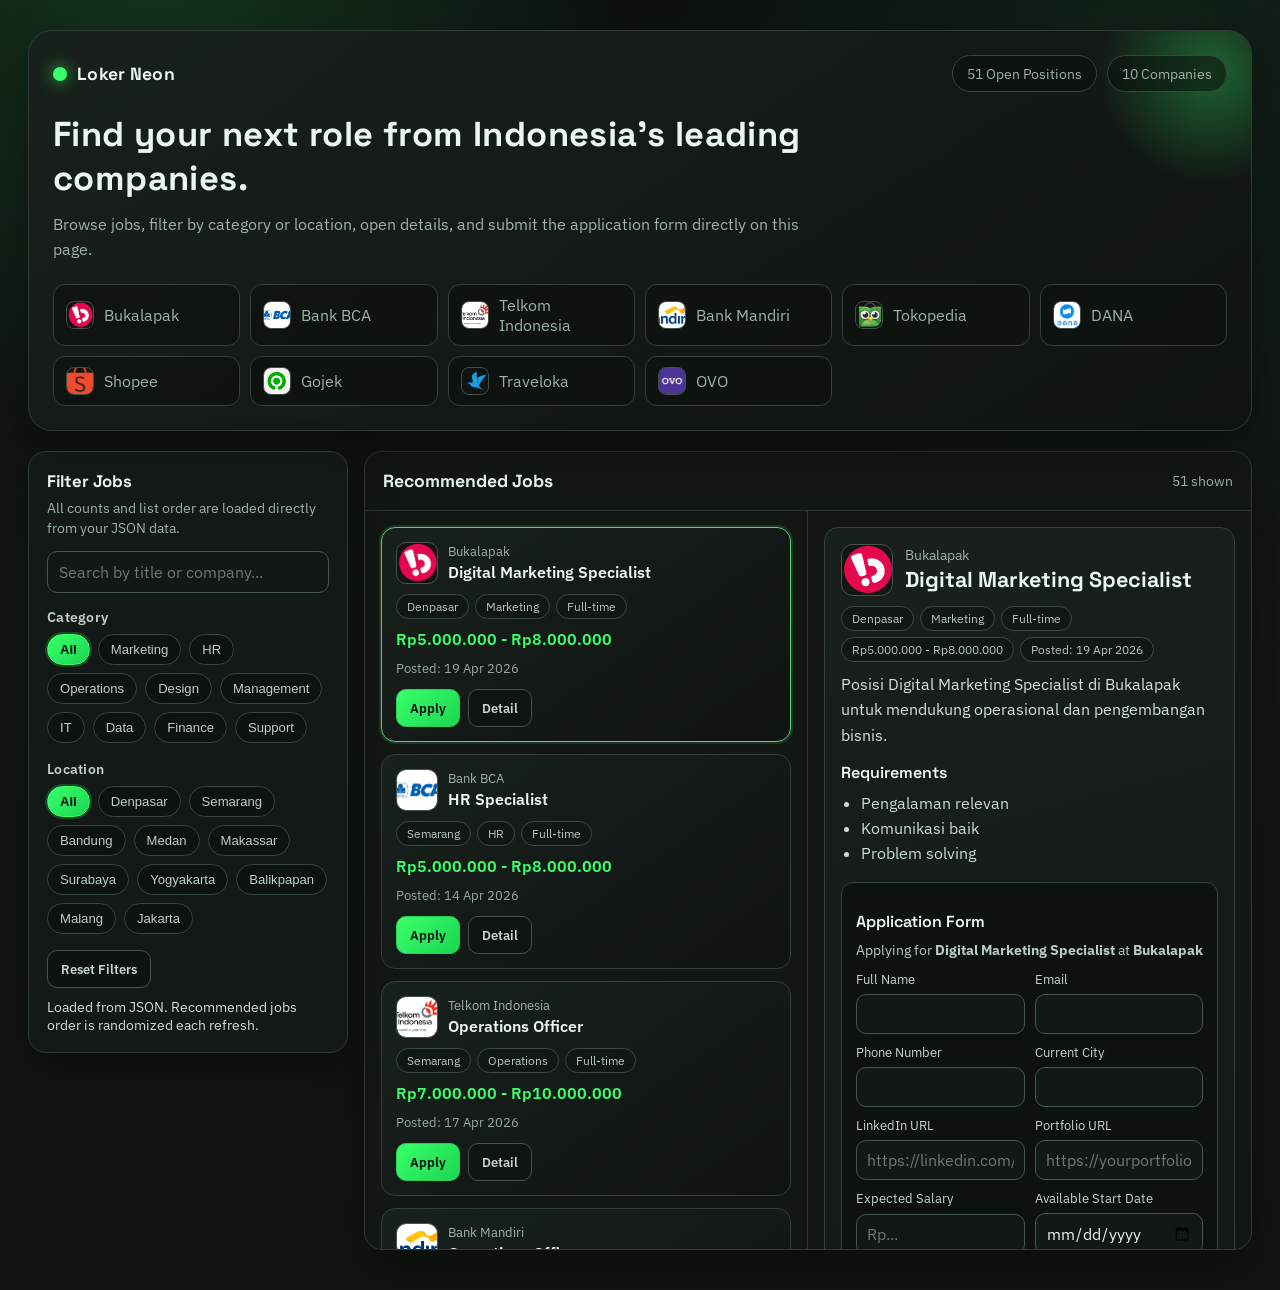
==== index.html @ b102407b "init" ====
<!DOCTYPE html>
<html lang="en">
<head>
  <meta charset="UTF-8">
  <meta name="viewport" content="width=device-width, initial-scale=1.0">
  <title>Loker Neon - Job Portal</title>
  <style>
    @import url('https://fonts.googleapis.com/css2?family=Space+Grotesk:wght@400;500;600;700&family=IBM+Plex+Sans:wght@400;500;600&display=swap');

    :root {
      --bg-main: #0f1311;
      --bg-soft: #171e1a;
      --panel: #1c2520;
      --line: #2e3a33;
      --text: #e9f5ed;
      --muted: #9fb2a7;
      --brand: #39ff6a;
      --brand-dark: #1bd652;
      --danger: #ff6f6f;
      --radius: 16px;
      --shadow: 0 18px 45px rgba(0, 0, 0, 0.35);
    }

    * {
      box-sizing: border-box;
    }

    html,
    body {
      margin: 0;
      padding: 0;
    }

    body {
      font-family: 'IBM Plex Sans', sans-serif;
      color: var(--text);
      background:
        radial-gradient(circle at 12% -5%, rgba(57, 255, 106, 0.16), transparent 28%),
        radial-gradient(circle at 90% 0%, rgba(57, 255, 106, 0.07), transparent 32%),
        linear-gradient(180deg, #0d100f 0%, #121713 45%, #111510 100%);
      min-height: 100vh;
    }

    .portal-shell {
      max-width: 1460px;
      margin: 0 auto;
      padding: 30px 28px 40px;
      animation: shell-in 0.6s ease;
    }

    .hero {
      border: 1px solid var(--line);
      border-radius: 24px;
      padding: 24px;
      background: linear-gradient(145deg, rgba(25, 32, 28, 0.97), rgba(15, 20, 17, 0.98));
      box-shadow: var(--shadow);
      position: relative;
      overflow: hidden;
    }

    .hero::before {
      content: '';
      position: absolute;
      right: -70px;
      top: -70px;
      width: 220px;
      height: 220px;
      border-radius: 50%;
      background: radial-gradient(circle, rgba(57, 255, 106, 0.32) 0%, rgba(57, 255, 106, 0) 72%);
      pointer-events: none;
    }

    .hero__top {
      display: flex;
      align-items: center;
      justify-content: space-between;
      gap: 16px;
      flex-wrap: wrap;
      margin-bottom: 20px;
      position: relative;
      z-index: 1;
    }

    .logo-mark {
      display: inline-flex;
      align-items: center;
      gap: 10px;
      font-family: 'Space Grotesk', sans-serif;
      font-weight: 700;
      font-size: 1.1rem;
      letter-spacing: 0.3px;
      color: var(--text);
      text-decoration: none;
    }

    .logo-mark__dot {
      width: 14px;
      height: 14px;
      border-radius: 999px;
      background: var(--brand);
      box-shadow: 0 0 16px rgba(57, 255, 106, 0.8);
    }

    .hero__stats {
      display: flex;
      gap: 10px;
      flex-wrap: wrap;
    }

    .stat-pill {
      border: 1px solid #37453d;
      border-radius: 999px;
      padding: 8px 14px;
      color: var(--muted);
      font-size: 0.9rem;
      background: rgba(12, 16, 14, 0.58);
    }

    .hero__content {
      position: relative;
      z-index: 1;
    }

    .hero__content h1 {
      margin: 0;
      font-family: 'Space Grotesk', sans-serif;
      font-size: clamp(1.4rem, 2.7vw, 2.3rem);
      letter-spacing: 0.4px;
      max-width: 760px;
    }

    .hero__content p {
      margin: 12px 0 0;
      color: var(--muted);
      max-width: 760px;
      line-height: 1.55;
    }

    .brand-strip {
      margin: 22px 0 0;
      padding: 0;
      list-style: none;
      display: grid;
      gap: 10px;
      grid-template-columns: repeat(auto-fit, minmax(170px, 1fr));
      position: relative;
      z-index: 1;
    }

    .brand-strip__item {
      border: 1px solid #33413a;
      border-radius: 12px;
      padding: 10px 12px;
      display: flex;
      align-items: center;
      gap: 10px;
      color: var(--muted);
      background: rgba(14, 19, 16, 0.82);
    }

    .brand-strip__logo {
      width: 28px;
      height: 28px;
      border-radius: 8px;
      object-fit: cover;
      border: 1px solid #405047;
      background: #0f1412;
      flex-shrink: 0;
    }

    .portal-main {
      margin-top: 20px;
      display: grid;
      gap: 16px;
      grid-template-columns: 320px 1fr;
      align-items: start;
    }

    .filters-box {
      border: 1px solid var(--line);
      border-radius: 18px;
      padding: 18px;
      position: sticky;
      top: 14px;
      background: rgba(20, 27, 23, 0.88);
      backdrop-filter: blur(6px);
      box-shadow: var(--shadow);
    }

    .filters-box h2 {
      margin: 0 0 6px;
      font-family: 'Space Grotesk', sans-serif;
      font-size: 1.05rem;
    }

    .filters-box p {
      margin: 0 0 12px;
      color: var(--muted);
      font-size: 0.9rem;
      line-height: 1.45;
    }

    .search-box {
      margin-bottom: 14px;
    }

    .search-box input {
      width: 100%;
      border: 1px solid #46574d;
      border-radius: 10px;
      padding: 10px 11px;
      background: #121813;
      color: #e8f4eb;
      font: inherit;
      outline: none;
      transition: border-color 0.2s ease, box-shadow 0.2s ease;
    }

    .search-box input:focus {
      border-color: var(--brand);
      box-shadow: 0 0 0 2px rgba(57, 255, 106, 0.18);
    }

    .filter-group {
      margin-bottom: 16px;
    }

    .filter-group h3 {
      margin: 0 0 8px;
      font-size: 0.9rem;
      font-weight: 600;
      color: #c2d0c7;
      letter-spacing: 0.25px;
    }

    .filter-chip-wrap {
      display: flex;
      flex-wrap: wrap;
      gap: 8px;
    }

    .filter-chip {
      border: 1px solid #36453d;
      border-radius: 999px;
      padding: 7px 12px;
      font-size: 0.82rem;
      color: #bfd0c5;
      cursor: pointer;
      user-select: none;
      transition: 0.2s ease;
      background: rgba(12, 16, 14, 0.66);
    }

    .filter-chip:hover {
      border-color: #7d9186;
      color: #dceae1;
    }

    .filter-chip.active {
      border-color: var(--brand);
      background: linear-gradient(135deg, var(--brand) 0%, var(--brand-dark) 100%);
      color: #081009;
      font-weight: 600;
      box-shadow: 0 0 0 2px rgba(57, 255, 106, 0.2);
    }

    .jobs-area {
      border: 1px solid var(--line);
      border-radius: 18px;
      background: rgba(18, 24, 21, 0.9);
      box-shadow: var(--shadow);
      overflow: hidden;
    }

    .jobs-area__head {
      padding: 18px;
      border-bottom: 1px solid #2c3731;
      display: flex;
      justify-content: space-between;
      align-items: center;
      gap: 10px;
      flex-wrap: wrap;
    }

    .jobs-area__head h2 {
      margin: 0;
      font-family: 'Space Grotesk', sans-serif;
      font-size: 1.1rem;
    }

    .jobs-area__head span {
      color: var(--muted);
      font-size: 0.9rem;
    }

    .jobs-content {
      display: grid;
      grid-template-columns: minmax(380px, 1fr) minmax(420px, 1fr);
      gap: 0;
      min-height: 640px;
    }

    .jobs-list {
      border-right: 1px solid #2d3732;
      padding: 16px;
      display: grid;
      gap: 12px;
      align-content: start;
      max-height: 82vh;
      overflow: auto;
    }

    .job-card {
      display: flex;
      flex-direction: column;
      gap: 10px;
      border: 1px solid #314038;
      border-radius: 14px;
      padding: 14px;
      background: linear-gradient(145deg, rgba(26, 34, 30, 0.9), rgba(15, 20, 18, 0.95));
      animation: rise-in 0.35s ease both;
    }

    .job-card.active {
      border-color: #59cf7d;
      box-shadow: 0 0 0 2px rgba(57, 255, 106, 0.14);
    }

    .job-card__top {
      display: flex;
      align-items: center;
      gap: 10px;
    }

    .job-card__logo {
      width: 42px;
      height: 42px;
      border-radius: 10px;
      object-fit: cover;
      border: 1px solid #44564c;
      background: #101512;
      flex-shrink: 0;
    }

    .job-card__company {
      margin: 0;
      color: #9eb3a7;
      font-size: 0.82rem;
    }

    .job-card__title {
      margin: 2px 0 0;
      font-size: 1rem;
      font-weight: 600;
      color: #ecf5ef;
    }

    .job-card__meta {
      display: flex;
      flex-wrap: wrap;
      gap: 6px;
    }

    .job-card__meta span,
    .job-detail__meta span {
      border: 1px solid #3b4941;
      border-radius: 999px;
      padding: 4px 10px;
      font-size: 0.76rem;
      color: #b6c7bc;
      background: rgba(17, 23, 20, 0.85);
    }

    .job-card__salary {
      margin: 0;
      color: var(--brand);
      font-weight: 600;
    }

    .job-card__date {
      margin: 0;
      color: #98ab9f;
      font-size: 0.84rem;
    }

    .job-card__actions {
      display: flex;
      gap: 8px;
      margin-top: 2px;
    }

    .btn {
      display: inline-flex;
      align-items: center;
      justify-content: center;
      border-radius: 10px;
      padding: 9px 13px;
      border: 1px solid transparent;
      text-decoration: none;
      font-size: 0.84rem;
      font-weight: 600;
      cursor: pointer;
      transition: 0.2s ease;
      font-family: inherit;
      background: transparent;
      color: inherit;
    }

    .btn-primary {
      background: linear-gradient(135deg, var(--brand) 0%, var(--brand-dark) 100%);
      color: #081009;
      border-color: #2dce58;
    }

    .btn-primary:hover {
      transform: translateY(-1px);
      filter: brightness(1.02);
    }

    .btn-ghost {
      border-color: #45554c;
      color: #c8d6cd;
      background: rgba(13, 18, 15, 0.68);
    }

    .btn-ghost:hover {
      border-color: #819286;
      color: #e4ede8;
    }

    .detail-panel {
      padding: 16px;
      max-height: 82vh;
      overflow: auto;
      position: relative;
    }

    .detail-placeholder {
      border: 1px dashed #3c4a42;
      border-radius: 14px;
      padding: 26px;
      color: #a5b7ac;
      background: rgba(12, 17, 14, 0.76);
      text-align: center;
      line-height: 1.6;
      font-size: 0.95rem;
    }

    .job-detail {
      border: 1px solid #34423a;
      border-radius: 14px;
      padding: 16px;
      background: linear-gradient(165deg, rgba(26, 34, 30, 0.92), rgba(16, 21, 18, 0.96));
      animation: lift-in 0.3s ease;
    }

    .job-detail[hidden] {
      display: none;
    }

    .job-detail__header {
      display: flex;
      align-items: center;
      gap: 12px;
      margin-bottom: 10px;
    }

    .job-detail__logo {
      width: 52px;
      height: 52px;
      border-radius: 12px;
      object-fit: cover;
      border: 1px solid #44564c;
      background: #111712;
    }

    .job-detail__company {
      margin: 0;
      color: #9fb2a7;
      font-size: 0.88rem;
    }

    .job-detail__title {
      margin: 2px 0 0;
      font-family: 'Space Grotesk', sans-serif;
      font-size: 1.35rem;
    }

    .job-detail__meta {
      display: flex;
      flex-wrap: wrap;
      gap: 6px;
      margin-bottom: 10px;
    }

    .job-detail__description {
      margin: 0 0 14px;
      color: #d4e2da;
      line-height: 1.6;
    }

    .section-title {
      margin: 14px 0 8px;
      font-size: 1rem;
      font-weight: 600;
      color: #eff8f2;
      font-family: 'Space Grotesk', sans-serif;
    }

    .req-list {
      margin: 0 0 16px;
      padding-left: 20px;
      color: #cbddd2;
      line-height: 1.55;
    }

    .apply-form {
      border: 1px solid #36443d;
      border-radius: 12px;
      padding: 14px;
      background: rgba(13, 17, 15, 0.85);
    }

    .apply-form__for {
      margin: 0 0 12px;
      color: #b9cabf;
      font-size: 0.9rem;
    }

    .form-grid {
      display: grid;
      grid-template-columns: repeat(2, minmax(0, 1fr));
      gap: 10px;
    }

    .field {
      display: grid;
      gap: 6px;
    }

    .field span {
      font-size: 0.82rem;
      color: #c7d5cc;
    }

    .field input,
    .field textarea {
      width: 100%;
      border: 1px solid #46574d;
      border-radius: 10px;
      padding: 9px 10px;
      background: #121813;
      color: #e8f4eb;
      font: inherit;
      outline: none;
      transition: border-color 0.2s ease, box-shadow 0.2s ease;
    }

    .field input:focus,
    .field textarea:focus {
      border-color: var(--brand);
      box-shadow: 0 0 0 2px rgba(57, 255, 106, 0.18);
    }

    .field-full {
      grid-column: 1 / -1;
    }

    .checkbox-row {
      display: flex;
      align-items: flex-start;
      gap: 8px;
      padding-top: 4px;
    }

    .checkbox-row input {
      width: 17px;
      height: 17px;
      margin-top: 2px;
      accent-color: var(--brand);
      flex-shrink: 0;
    }

    .checkbox-row span {
      line-height: 1.45;
    }

    .apply-form__actions {
      margin-top: 12px;
      display: flex;
      gap: 9px;
      flex-wrap: wrap;
    }

    .btn-block {
      min-width: 210px;
    }

    .status {
      margin-top: 10px;
      font-size: 0.85rem;
      color: #d0dfd6;
      min-height: 20px;
    }

    .status.error {
      color: #ff9d9d;
    }

    .empty-list {
      border: 1px dashed #3a4740;
      border-radius: 12px;
      padding: 18px;
      color: #a5b7ac;
      text-align: center;
      background: rgba(12, 17, 14, 0.7);
    }

    @keyframes shell-in {
      from {
        opacity: 0;
        transform: translateY(10px);
      }
      to {
        opacity: 1;
        transform: translateY(0);
      }
    }

    @keyframes rise-in {
      from {
        opacity: 0;
        transform: translateY(8px);
      }
      to {
        opacity: 1;
        transform: translateY(0);
      }
    }

    @keyframes lift-in {
      from {
        opacity: 0;
        transform: translateY(6px);
      }
      to {
        opacity: 1;
        transform: translateY(0);
      }
    }

    @media (max-width: 1200px) {
      .portal-main {
        grid-template-columns: 1fr;
      }

      .filters-box {
        position: static;
      }

      .jobs-content {
        grid-template-columns: 1fr;
      }

      .jobs-list {
        border-right: 0;
        border-bottom: 1px solid #2d3732;
        max-height: 58vh;
      }

      .detail-panel {
        max-height: none;
      }
    }

    @media (max-width: 740px) {
      .portal-shell {
        padding: 16px 12px 22px;
      }

      .hero {
        border-radius: 18px;
        padding: 16px;
      }

      .brand-strip {
        grid-template-columns: repeat(2, minmax(0, 1fr));
      }

      .form-grid {
        grid-template-columns: 1fr;
      }

      .btn {
        width: 100%;
      }

      .btn-block {
        width: 100%;
      }

      .job-card__actions {
        flex-direction: column;
      }
    }
  </style>
</head>
<body>
  <div class="portal-shell" id="top">
    <header class="hero">
      <div class="hero__top">
        <a href="#top" class="logo-mark"><span class="logo-mark__dot"></span>Loker Neon</a>
        <div class="hero__stats">
          <span class="stat-pill"><span id="openCount">0</span> Open Positions</span>
          <span class="stat-pill"><span id="companyCount">0</span> Companies</span>
        </div>
      </div>
      <div class="hero__content">
        <h1>Find your next role from Indonesia's leading companies.</h1>
        <p>Browse jobs, filter by category or location, open details, and submit the application form directly on this page.</p>
      </div>
      <ul class="brand-strip" id="brandStrip"></ul>
    </header>

    <main class="portal-main">
      <aside class="filters-box">
        <h2>Filter Jobs</h2>
        <p>All counts and list order are loaded directly from your JSON data.</p>

        <div class="search-box">
          <input id="searchInput" type="text" placeholder="Search by title or company...">
        </div>

        <div class="filter-group">
          <h3>Category</h3>
          <div class="filter-chip-wrap" id="categoryFilters"></div>
        </div>

        <div class="filter-group">
          <h3>Location</h3>
          <div class="filter-chip-wrap" id="locationFilters"></div>
        </div>

        <button class="btn btn-ghost" id="resetFilters" type="button">Reset Filters</button>
        <div class="status" id="statusText"></div>
      </aside>

      <section class="jobs-area">
        <div class="jobs-area__head">
          <h2>Recommended Jobs</h2>
          <span id="jobsMeta">0 shown</span>
        </div>

        <div class="jobs-content">
          <section class="jobs-list" aria-label="Job List" id="jobsList"></section>

          <section class="detail-panel" aria-label="Job Detail and Form">
            <div class="detail-placeholder" id="detailPlaceholder">Select any job from the left side.<br>Details and application form will appear here.</div>

            <article class="job-detail" id="jobDetail" hidden>
              <div class="job-detail__header">
                <img src="" alt="Company logo" class="job-detail__logo" id="detailLogo">
                <div>
                  <p class="job-detail__company" id="detailCompany"></p>
                  <h2 class="job-detail__title" id="detailTitle"></h2>
                </div>
              </div>

              <div class="job-detail__meta" id="detailMeta"></div>
              <p class="job-detail__description" id="detailDescription"></p>

              <h3 class="section-title">Requirements</h3>
              <ul class="req-list" id="detailRequirements"></ul>

              <form class="apply-form" id="applyForm" action="#" method="post" enctype="multipart/form-data">
                <h3 class="section-title">Application Form</h3>
                <p class="apply-form__for" id="applyForText"></p>

                <input type="hidden" name="job_id" id="applyJobId">
                <input type="hidden" name="job_title" id="applyJobTitle">
                <input type="hidden" name="job_company" id="applyJobCompany">

                <div class="form-grid">
                  <label class="field">
                    <span>Full Name</span>
                    <input type="text" name="full_name" required>
                  </label>
                  <label class="field">
                    <span>Email</span>
                    <input type="email" name="email" required>
                  </label>
                  <label class="field">
                    <span>Phone Number</span>
                    <input type="tel" name="phone" required>
                  </label>
                  <label class="field">
                    <span>Current City</span>
                    <input type="text" name="city" required>
                  </label>
                  <label class="field">
                    <span>LinkedIn URL</span>
                    <input type="url" name="linkedin" placeholder="https://linkedin.com/in/yourname">
                  </label>
                  <label class="field">
                    <span>Portfolio URL</span>
                    <input type="url" name="portfolio" placeholder="https://yourportfolio.com">
                  </label>
                  <label class="field">
                    <span>Expected Salary</span>
                    <input type="text" name="expected_salary" placeholder="Rp...">
                  </label>
                  <label class="field">
                    <span>Available Start Date</span>
                    <input type="date" name="start_date">
                  </label>
                  <label class="field field-full">
                    <span>Resume (PDF)</span>
                    <input type="file" name="resume" accept=".pdf" required>
                  </label>
                  <label class="field field-full">
                    <span>CV (PDF)</span>
                    <input type="file" name="cv" accept=".pdf" required>
                  </label>
                  <label class="field field-full">
                    <span>Cover Letter</span>
                    <textarea name="cover_letter" rows="4" placeholder="Write your cover letter here..."></textarea>
                  </label>
                  <label class="field field-full checkbox-row">
                    <input type="checkbox" name="consent" required>
                    <span>I confirm that all information is valid and can be reviewed for recruitment purposes.</span>
                  </label>
                </div>

                <div class="apply-form__actions">
                  <button class="btn btn-primary btn-block" type="submit">Submit Application</button>
                  <button class="btn btn-ghost" type="button" id="backToTop">Back To Job List</button>
                </div>
              </form>
            </article>
          </section>
        </div>
      </section>
    </main>
  </div>

  <script>
    const DATA_PATH = 'job_portal_50_data.json';

    const state = {
      jobs: [],
      selectedId: null,
      category: 'All',
      location: 'All',
      query: ''
    };

    const el = {
      openCount: document.getElementById('openCount'),
      companyCount: document.getElementById('companyCount'),
      brandStrip: document.getElementById('brandStrip'),
      categoryFilters: document.getElementById('categoryFilters'),
      locationFilters: document.getElementById('locationFilters'),
      searchInput: document.getElementById('searchInput'),
      resetFilters: document.getElementById('resetFilters'),
      jobsMeta: document.getElementById('jobsMeta'),
      jobsList: document.getElementById('jobsList'),
      statusText: document.getElementById('statusText'),
      detailPlaceholder: document.getElementById('detailPlaceholder'),
      jobDetail: document.getElementById('jobDetail'),
      detailLogo: document.getElementById('detailLogo'),
      detailCompany: document.getElementById('detailCompany'),
      detailTitle: document.getElementById('detailTitle'),
      detailMeta: document.getElementById('detailMeta'),
      detailDescription: document.getElementById('detailDescription'),
      detailRequirements: document.getElementById('detailRequirements'),
      applyForText: document.getElementById('applyForText'),
      applyJobId: document.getElementById('applyJobId'),
      applyJobTitle: document.getElementById('applyJobTitle'),
      applyJobCompany: document.getElementById('applyJobCompany'),
      backToTop: document.getElementById('backToTop')
    };

    function slugify(value) {
      return String(value)
        .toLowerCase()
        .replace(/[^a-z0-9]+/g, '-')
        .replace(/^-+|-+$/g, '')
        .replace(/-+/g, '-');
    }

    function logoPath(company) {
      return `assets/logos/${slugify(company)}.png`;
    }

    function escapeHtml(value) {
      return String(value)
        .replaceAll('&', '&amp;')
        .replaceAll('<', '&lt;')
        .replaceAll('>', '&gt;')
        .replaceAll('"', '&quot;')
        .replaceAll("'", '&#039;');
    }

    function formatDate(dateValue) {
      const date = new Date(dateValue);
      if (Number.isNaN(date.getTime())) {
        return String(dateValue);
      }
      return date.toLocaleDateString('id-ID', {
        year: 'numeric',
        month: 'short',
        day: 'numeric'
      });
    }

    function shuffle(array) {
      const copy = array.slice();
      for (let i = copy.length - 1; i > 0; i -= 1) {
        const j = Math.floor(Math.random() * (i + 1));
        [copy[i], copy[j]] = [copy[j], copy[i]];
      }
      return copy;
    }

    function uniqueValues(list, key) {
      const seen = new Set();
      const output = [];
      for (const item of list) {
        const value = item[key];
        if (!seen.has(value)) {
          seen.add(value);
          output.push(value);
        }
      }
      return output;
    }

    function setStatus(text, isError = false) {
      el.statusText.textContent = text;
      if (isError) {
        el.statusText.classList.add('error');
      } else {
        el.statusText.classList.remove('error');
      }
    }

    function getFilteredJobs() {
      const query = state.query.trim().toLowerCase();
      return state.jobs.filter((job) => {
        const categoryMatch = state.category === 'All' || job.category === state.category;
        const locationMatch = state.location === 'All' || job.location === state.location;
        const searchMatch =
          query.length === 0 ||
          String(job.title).toLowerCase().includes(query) ||
          String(job.company).toLowerCase().includes(query);

        return categoryMatch && locationMatch && searchMatch;
      });
    }

    function renderStats() {
      el.openCount.textContent = String(state.jobs.length);
      el.companyCount.textContent = String(new Set(state.jobs.map((job) => job.company)).size);
    }

    function renderBrandStrip() {
      const companies = uniqueValues(state.jobs, 'company');
      el.brandStrip.innerHTML = companies
        .map((company) => {
          return `
            <li class="brand-strip__item">
              <img src="${escapeHtml(logoPath(company))}" alt="${escapeHtml(company)} logo" class="brand-strip__logo">
              <span>${escapeHtml(company)}</span>
            </li>
          `;
        })
        .join('');
    }

    function createFilterChip(value, active, groupName) {
      const button = document.createElement('button');
      button.type = 'button';
      button.className = `filter-chip${active ? ' active' : ''}`;
      button.dataset.group = groupName;
      button.dataset.value = value;
      button.textContent = value;
      return button;
    }

    function renderFilters() {
      const categories = ['All', ...uniqueValues(state.jobs, 'category')];
      const locations = ['All', ...uniqueValues(state.jobs, 'location')];

      el.categoryFilters.innerHTML = '';
      el.locationFilters.innerHTML = '';

      for (const category of categories) {
        el.categoryFilters.appendChild(createFilterChip(category, category === state.category, 'category'));
      }

      for (const location of locations) {
        el.locationFilters.appendChild(createFilterChip(location, location === state.location, 'location'));
      }
    }

    function renderJobs() {
      const jobs = getFilteredJobs();
      el.jobsMeta.textContent = `${jobs.length} shown`;

      if (jobs.length === 0) {
        el.jobsList.innerHTML = '<div class="empty-list">No jobs match your current filters.</div>';
        state.selectedId = null;
        renderDetail(null);
        return;
      }

      if (!jobs.some((job) => job.id === state.selectedId)) {
        state.selectedId = jobs[0].id;
      }

      el.jobsList.innerHTML = jobs
        .map((job, index) => {
          const isActive = job.id === state.selectedId;
          return `
            <article class="job-card${isActive ? ' active' : ''}" data-id="${job.id}" style="animation-delay:${(index + 1) * 0.016}s;">
              <div class="job-card__top">
                <img src="${escapeHtml(logoPath(job.company))}" alt="${escapeHtml(job.company)} logo" class="job-card__logo">
                <div>
                  <p class="job-card__company">${escapeHtml(job.company)}</p>
                  <h3 class="job-card__title">${escapeHtml(job.title)}</h3>
                </div>
              </div>
              <div class="job-card__meta">
                <span>${escapeHtml(job.location)}</span>
                <span>${escapeHtml(job.category)}</span>
                <span>${escapeHtml(job.type)}</span>
              </div>
              <p class="job-card__salary">${escapeHtml(job.salary)}</p>
              <p class="job-card__date">Posted: ${escapeHtml(formatDate(job.posted_date))}</p>
              <div class="job-card__actions">
                <button class="btn btn-primary" type="button" data-action="apply" data-id="${job.id}">Apply</button>
                <button class="btn btn-ghost" type="button" data-action="detail" data-id="${job.id}">Detail</button>
              </div>
            </article>
          `;
        })
        .join('');

      const selected = jobs.find((job) => job.id === state.selectedId);
      renderDetail(selected || jobs[0]);
    }

    function renderDetail(job) {
      if (!job) {
        el.jobDetail.hidden = true;
        el.detailPlaceholder.hidden = false;
        return;
      }

      el.detailPlaceholder.hidden = true;
      el.jobDetail.hidden = false;

      el.detailLogo.src = logoPath(job.company);
      el.detailLogo.alt = `${job.company} logo`;
      el.detailCompany.textContent = job.company;
      el.detailTitle.textContent = job.title;

      el.detailMeta.innerHTML = [
        job.location,
        job.category,
        job.type,
        job.salary,
        `Posted: ${formatDate(job.posted_date)}`
      ]
        .map((item) => `<span>${escapeHtml(item)}</span>`)
        .join('');

      el.detailDescription.textContent = job.description;
      el.detailRequirements.innerHTML = (Array.isArray(job.requirements) ? job.requirements : [])
        .map((item) => `<li>${escapeHtml(item)}</li>`)
        .join('');

      el.applyForText.innerHTML = `Applying for <strong>${escapeHtml(job.title)}</strong> at <strong>${escapeHtml(job.company)}</strong>`;
      el.applyJobId.value = String(job.id);
      el.applyJobTitle.value = job.title;
      el.applyJobCompany.value = job.company;
    }

    function handleFilterClick(event) {
      const target = event.target;
      if (!(target instanceof HTMLElement)) {
        return;
      }

      if (!target.classList.contains('filter-chip')) {
        return;
      }

      const group = target.dataset.group;
      const value = target.dataset.value;

      if (!group || !value) {
        return;
      }

      if (group === 'category') {
        state.category = value;
      }

      if (group === 'location') {
        state.location = value;
      }

      renderFilters();
      renderJobs();
    }

    function handleJobAction(event) {
      const target = event.target;
      if (!(target instanceof HTMLElement)) {
        return;
      }

      const actionTarget = target.closest('[data-action], .job-card');
      if (!(actionTarget instanceof HTMLElement)) {
        return;
      }

      const action = actionTarget.dataset.action || 'detail';
      const card = actionTarget.classList.contains('job-card')
        ? actionTarget
        : actionTarget.closest('.job-card');

      if (!(card instanceof HTMLElement)) {
        return;
      }

      const id = Number(card.dataset.id || actionTarget.dataset.id || 0);
      if (!id) {
        return;
      }

      state.selectedId = id;
      renderJobs();

      if (action === 'apply') {
        el.jobDetail.scrollIntoView({ behavior: 'smooth', block: 'start' });
      }
    }

    function resetAllFilters() {
      state.category = 'All';
      state.location = 'All';
      state.query = '';
      el.searchInput.value = '';
      renderFilters();
      renderJobs();
    }

    async function init() {
      try {
        setStatus('Loading jobs from JSON...');

        const response = await fetch(DATA_PATH, { cache: 'no-store' });
        if (!response.ok) {
          throw new Error(`Failed to load JSON (${response.status})`);
        }

        const data = await response.json();
        if (!Array.isArray(data)) {
          throw new Error('JSON format must be an array');
        }

        state.jobs = shuffle(data);
        state.selectedId = state.jobs[0] ? state.jobs[0].id : null;

        renderStats();
        renderBrandStrip();
        renderFilters();
        renderJobs();

        setStatus('Loaded from JSON. Recommended jobs order is randomized each refresh.');
      } catch (error) {
        setStatus(error instanceof Error ? error.message : 'Failed to load jobs.', true);
        el.jobsList.innerHTML = '<div class="empty-list">Could not load job data. Run this page from a local server so fetch can read the JSON file.</div>';
      }
    }

    el.categoryFilters.addEventListener('click', handleFilterClick);
    el.locationFilters.addEventListener('click', handleFilterClick);
    el.jobsList.addEventListener('click', handleJobAction);

    el.searchInput.addEventListener('input', () => {
      state.query = el.searchInput.value;
      renderJobs();
    });

    el.resetFilters.addEventListener('click', resetAllFilters);

    el.backToTop.addEventListener('click', () => {
      window.scrollTo({ top: 0, behavior: 'smooth' });
    });

    init();
  </script>
</body>
</html>
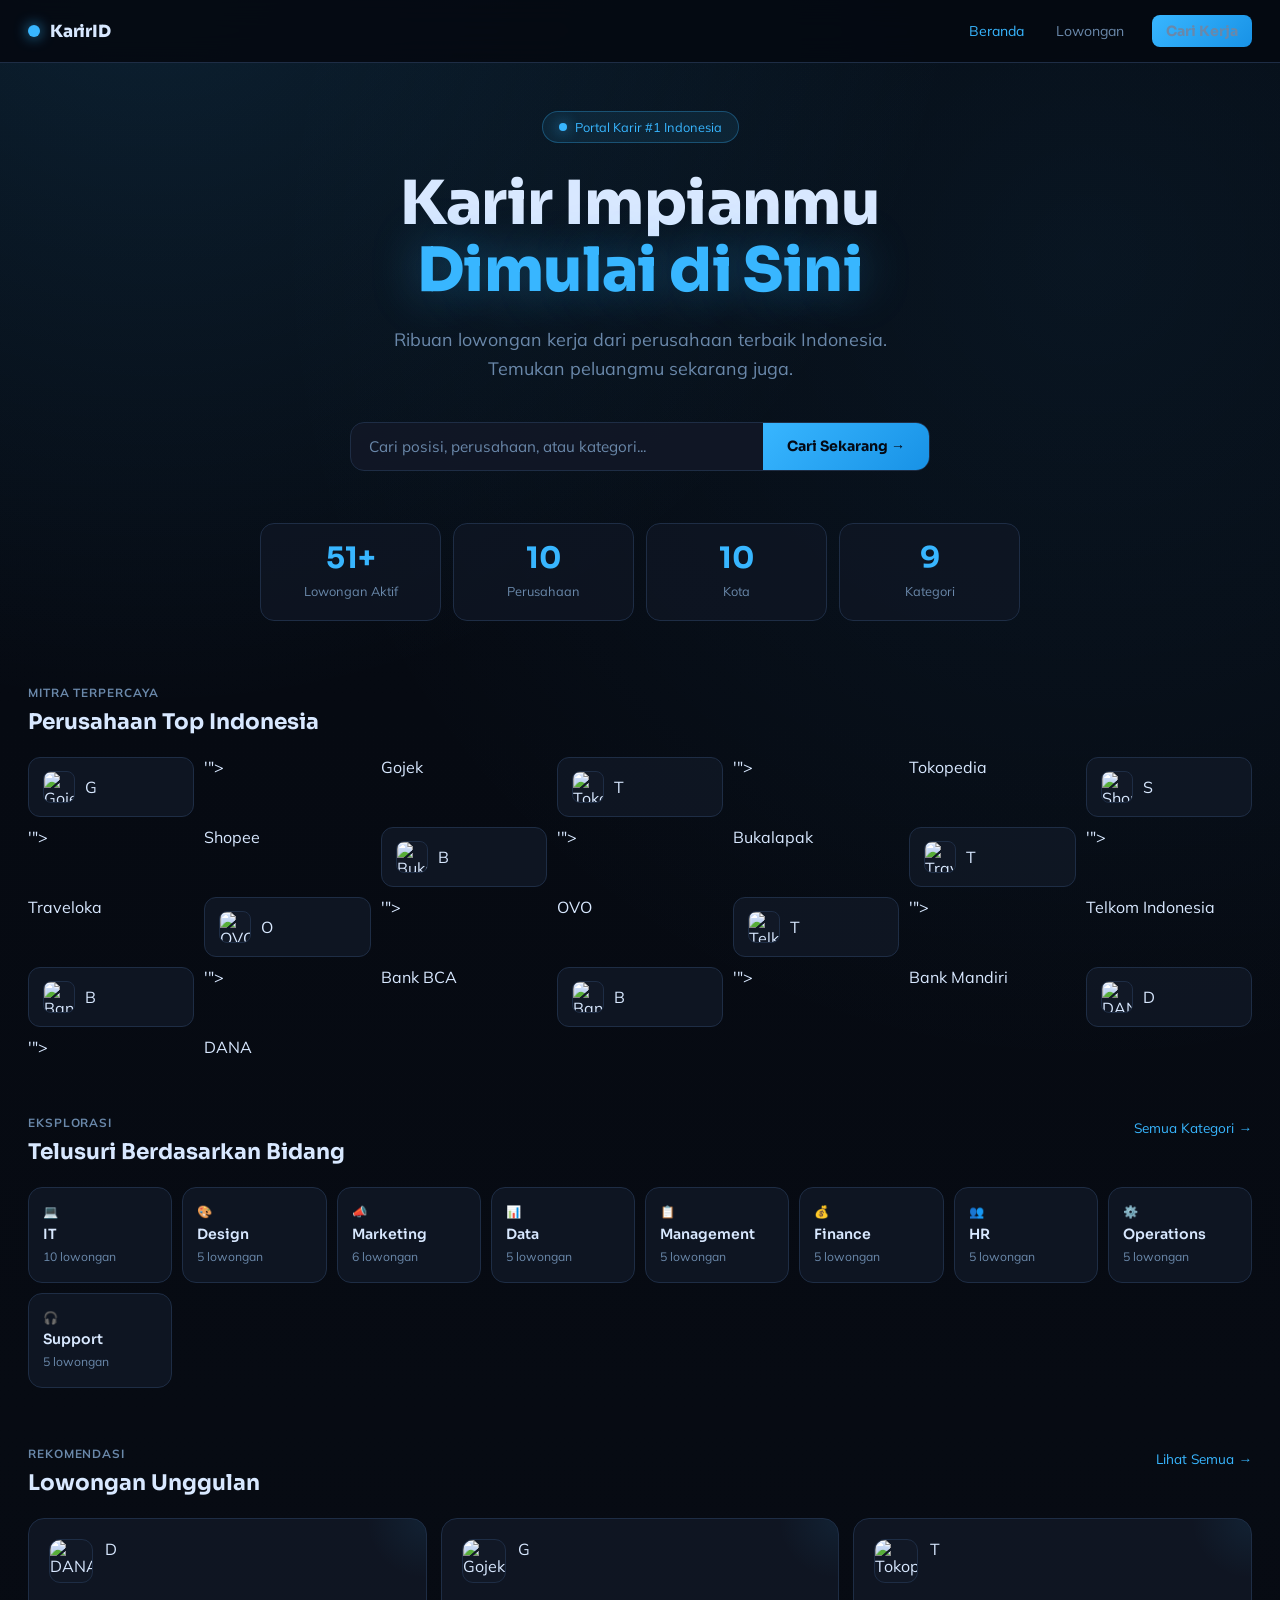
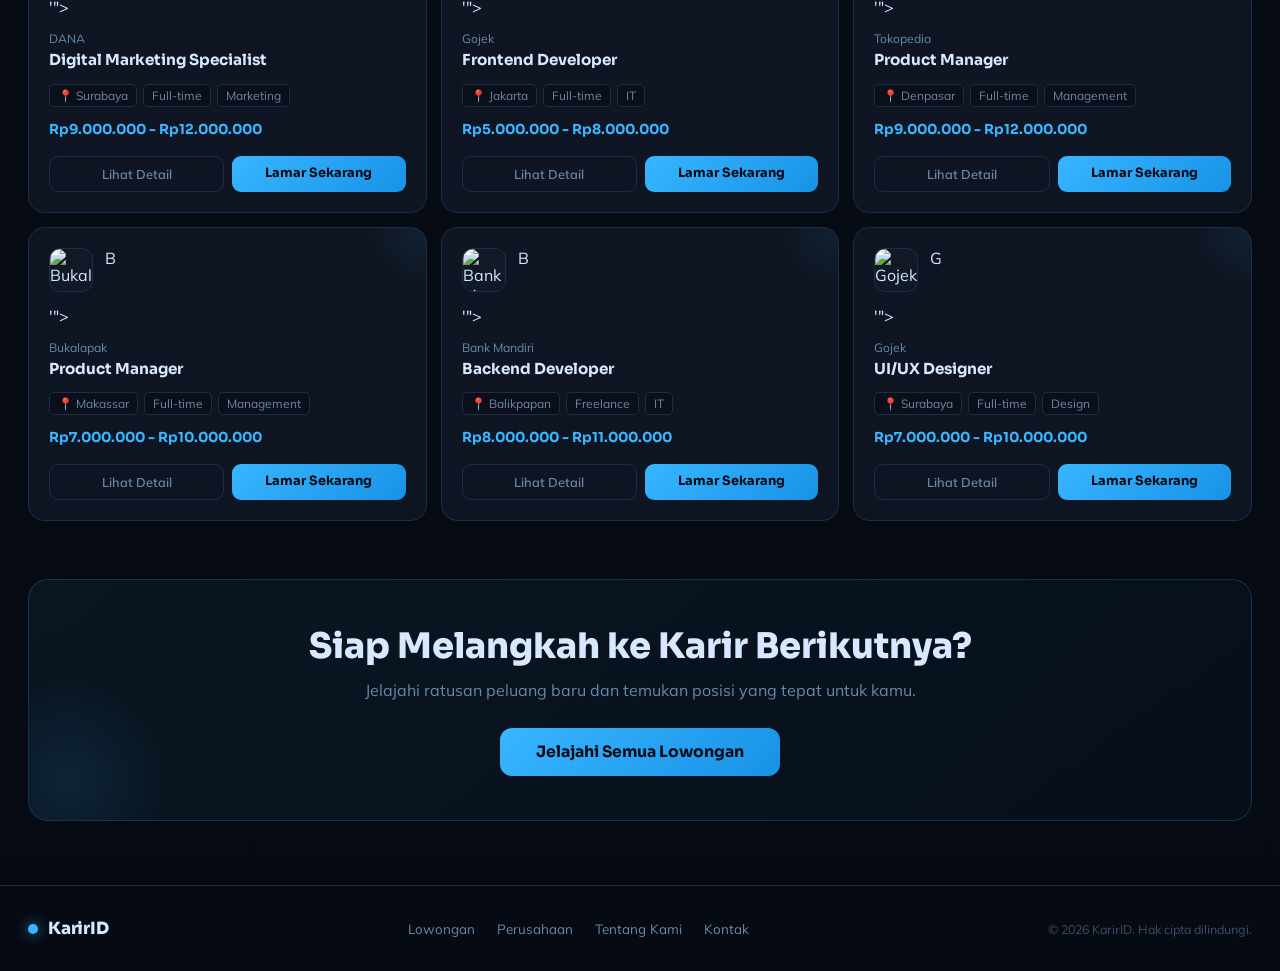
==== commit 1b36847f: "test" ====
--- a/index.html
+++ b/index.html
@@ -1,1207 +1,534 @@
 <!DOCTYPE html>
-<html lang="en">
+<html lang="id">
 <head>
-  <meta charset="UTF-8">
-  <meta name="viewport" content="width=device-width, initial-scale=1.0">
-  <title>Loker Neon - Job Portal</title>
-  <style>
-    @import url('https://fonts.googleapis.com/css2?family=Space+Grotesk:wght@400;500;600;700&family=IBM+Plex+Sans:wght@400;500;600&display=swap');
-
-    :root {
-      --bg-main: #0f1311;
-      --bg-soft: #171e1a;
-      --panel: #1c2520;
-      --line: #2e3a33;
-      --text: #e9f5ed;
-      --muted: #9fb2a7;
-      --brand: #39ff6a;
-      --brand-dark: #1bd652;
-      --danger: #ff6f6f;
-      --radius: 16px;
-      --shadow: 0 18px 45px rgba(0, 0, 0, 0.35);
-    }
-
-    * {
-      box-sizing: border-box;
-    }
-
-    html,
-    body {
-      margin: 0;
-      padding: 0;
-    }
-
-    body {
-      font-family: 'IBM Plex Sans', sans-serif;
-      color: var(--text);
-      background:
-        radial-gradient(circle at 12% -5%, rgba(57, 255, 106, 0.16), transparent 28%),
-        radial-gradient(circle at 90% 0%, rgba(57, 255, 106, 0.07), transparent 32%),
-        linear-gradient(180deg, #0d100f 0%, #121713 45%, #111510 100%);
-      min-height: 100vh;
-    }
-
-    .portal-shell {
-      max-width: 1460px;
-      margin: 0 auto;
-      padding: 30px 28px 40px;
-      animation: shell-in 0.6s ease;
-    }
-
-    .hero {
-      border: 1px solid var(--line);
-      border-radius: 24px;
-      padding: 24px;
-      background: linear-gradient(145deg, rgba(25, 32, 28, 0.97), rgba(15, 20, 17, 0.98));
-      box-shadow: var(--shadow);
-      position: relative;
-      overflow: hidden;
-    }
-
-    .hero::before {
-      content: '';
-      position: absolute;
-      right: -70px;
-      top: -70px;
-      width: 220px;
-      height: 220px;
-      border-radius: 50%;
-      background: radial-gradient(circle, rgba(57, 255, 106, 0.32) 0%, rgba(57, 255, 106, 0) 72%);
-      pointer-events: none;
-    }
-
-    .hero__top {
-      display: flex;
-      align-items: center;
-      justify-content: space-between;
-      gap: 16px;
-      flex-wrap: wrap;
-      margin-bottom: 20px;
-      position: relative;
-      z-index: 1;
-    }
-
-    .logo-mark {
-      display: inline-flex;
-      align-items: center;
-      gap: 10px;
-      font-family: 'Space Grotesk', sans-serif;
-      font-weight: 700;
-      font-size: 1.1rem;
-      letter-spacing: 0.3px;
-      color: var(--text);
-      text-decoration: none;
-    }
-
-    .logo-mark__dot {
-      width: 14px;
-      height: 14px;
-      border-radius: 999px;
-      background: var(--brand);
-      box-shadow: 0 0 16px rgba(57, 255, 106, 0.8);
-    }
-
-    .hero__stats {
-      display: flex;
-      gap: 10px;
-      flex-wrap: wrap;
-    }
-
-    .stat-pill {
-      border: 1px solid #37453d;
-      border-radius: 999px;
-      padding: 8px 14px;
-      color: var(--muted);
-      font-size: 0.9rem;
-      background: rgba(12, 16, 14, 0.58);
-    }
-
-    .hero__content {
-      position: relative;
-      z-index: 1;
-    }
-
-    .hero__content h1 {
-      margin: 0;
-      font-family: 'Space Grotesk', sans-serif;
-      font-size: clamp(1.4rem, 2.7vw, 2.3rem);
-      letter-spacing: 0.4px;
-      max-width: 760px;
-    }
-
-    .hero__content p {
-      margin: 12px 0 0;
-      color: var(--muted);
-      max-width: 760px;
-      line-height: 1.55;
-    }
-
-    .brand-strip {
-      margin: 22px 0 0;
-      padding: 0;
-      list-style: none;
-      display: grid;
-      gap: 10px;
-      grid-template-columns: repeat(auto-fit, minmax(170px, 1fr));
-      position: relative;
-      z-index: 1;
-    }
-
-    .brand-strip__item {
-      border: 1px solid #33413a;
-      border-radius: 12px;
-      padding: 10px 12px;
-      display: flex;
-      align-items: center;
-      gap: 10px;
-      color: var(--muted);
-      background: rgba(14, 19, 16, 0.82);
-    }
-
-    .brand-strip__logo {
-      width: 28px;
-      height: 28px;
-      border-radius: 8px;
-      object-fit: cover;
-      border: 1px solid #405047;
-      background: #0f1412;
-      flex-shrink: 0;
-    }
-
-    .portal-main {
-      margin-top: 20px;
-      display: grid;
-      gap: 16px;
-      grid-template-columns: 320px 1fr;
-      align-items: start;
-    }
-
-    .filters-box {
-      border: 1px solid var(--line);
-      border-radius: 18px;
-      padding: 18px;
-      position: sticky;
-      top: 14px;
-      background: rgba(20, 27, 23, 0.88);
-      backdrop-filter: blur(6px);
-      box-shadow: var(--shadow);
-    }
-
-    .filters-box h2 {
-      margin: 0 0 6px;
-      font-family: 'Space Grotesk', sans-serif;
-      font-size: 1.05rem;
-    }
-
-    .filters-box p {
-      margin: 0 0 12px;
-      color: var(--muted);
-      font-size: 0.9rem;
-      line-height: 1.45;
-    }
-
-    .search-box {
-      margin-bottom: 14px;
-    }
-
-    .search-box input {
-      width: 100%;
-      border: 1px solid #46574d;
-      border-radius: 10px;
-      padding: 10px 11px;
-      background: #121813;
-      color: #e8f4eb;
-      font: inherit;
-      outline: none;
-      transition: border-color 0.2s ease, box-shadow 0.2s ease;
-    }
-
-    .search-box input:focus {
-      border-color: var(--brand);
-      box-shadow: 0 0 0 2px rgba(57, 255, 106, 0.18);
-    }
-
-    .filter-group {
-      margin-bottom: 16px;
-    }
-
-    .filter-group h3 {
-      margin: 0 0 8px;
-      font-size: 0.9rem;
-      font-weight: 600;
-      color: #c2d0c7;
-      letter-spacing: 0.25px;
-    }
-
-    .filter-chip-wrap {
-      display: flex;
-      flex-wrap: wrap;
-      gap: 8px;
-    }
-
-    .filter-chip {
-      border: 1px solid #36453d;
-      border-radius: 999px;
-      padding: 7px 12px;
-      font-size: 0.82rem;
-      color: #bfd0c5;
-      cursor: pointer;
-      user-select: none;
-      transition: 0.2s ease;
-      background: rgba(12, 16, 14, 0.66);
-    }
-
-    .filter-chip:hover {
-      border-color: #7d9186;
-      color: #dceae1;
-    }
-
-    .filter-chip.active {
-      border-color: var(--brand);
-      background: linear-gradient(135deg, var(--brand) 0%, var(--brand-dark) 100%);
-      color: #081009;
-      font-weight: 600;
-      box-shadow: 0 0 0 2px rgba(57, 255, 106, 0.2);
-    }
-
-    .jobs-area {
-      border: 1px solid var(--line);
-      border-radius: 18px;
-      background: rgba(18, 24, 21, 0.9);
-      box-shadow: var(--shadow);
-      overflow: hidden;
-    }
-
-    .jobs-area__head {
-      padding: 18px;
-      border-bottom: 1px solid #2c3731;
-      display: flex;
-      justify-content: space-between;
-      align-items: center;
-      gap: 10px;
-      flex-wrap: wrap;
-    }
-
-    .jobs-area__head h2 {
-      margin: 0;
-      font-family: 'Space Grotesk', sans-serif;
-      font-size: 1.1rem;
-    }
-
-    .jobs-area__head span {
-      color: var(--muted);
-      font-size: 0.9rem;
-    }
-
-    .jobs-content {
-      display: grid;
-      grid-template-columns: minmax(380px, 1fr) minmax(420px, 1fr);
-      gap: 0;
-      min-height: 640px;
-    }
-
-    .jobs-list {
-      border-right: 1px solid #2d3732;
-      padding: 16px;
-      display: grid;
-      gap: 12px;
-      align-content: start;
-      max-height: 82vh;
-      overflow: auto;
-    }
-
-    .job-card {
-      display: flex;
-      flex-direction: column;
-      gap: 10px;
-      border: 1px solid #314038;
-      border-radius: 14px;
-      padding: 14px;
-      background: linear-gradient(145deg, rgba(26, 34, 30, 0.9), rgba(15, 20, 18, 0.95));
-      animation: rise-in 0.35s ease both;
-    }
-
-    .job-card.active {
-      border-color: #59cf7d;
-      box-shadow: 0 0 0 2px rgba(57, 255, 106, 0.14);
-    }
-
-    .job-card__top {
-      display: flex;
-      align-items: center;
-      gap: 10px;
-    }
-
-    .job-card__logo {
-      width: 42px;
-      height: 42px;
-      border-radius: 10px;
-      object-fit: cover;
-      border: 1px solid #44564c;
-      background: #101512;
-      flex-shrink: 0;
-    }
-
-    .job-card__company {
-      margin: 0;
-      color: #9eb3a7;
-      font-size: 0.82rem;
-    }
-
-    .job-card__title {
-      margin: 2px 0 0;
-      font-size: 1rem;
-      font-weight: 600;
-      color: #ecf5ef;
-    }
-
-    .job-card__meta {
-      display: flex;
-      flex-wrap: wrap;
-      gap: 6px;
-    }
-
-    .job-card__meta span,
-    .job-detail__meta span {
-      border: 1px solid #3b4941;
-      border-radius: 999px;
-      padding: 4px 10px;
-      font-size: 0.76rem;
-      color: #b6c7bc;
-      background: rgba(17, 23, 20, 0.85);
-    }
-
-    .job-card__salary {
-      margin: 0;
-      color: var(--brand);
-      font-weight: 600;
-    }
-
-    .job-card__date {
-      margin: 0;
-      color: #98ab9f;
-      font-size: 0.84rem;
-    }
-
-    .job-card__actions {
-      display: flex;
-      gap: 8px;
-      margin-top: 2px;
-    }
-
-    .btn {
-      display: inline-flex;
-      align-items: center;
-      justify-content: center;
-      border-radius: 10px;
-      padding: 9px 13px;
-      border: 1px solid transparent;
-      text-decoration: none;
-      font-size: 0.84rem;
-      font-weight: 600;
-      cursor: pointer;
-      transition: 0.2s ease;
-      font-family: inherit;
-      background: transparent;
-      color: inherit;
-    }
-
-    .btn-primary {
-      background: linear-gradient(135deg, var(--brand) 0%, var(--brand-dark) 100%);
-      color: #081009;
-      border-color: #2dce58;
-    }
-
-    .btn-primary:hover {
-      transform: translateY(-1px);
-      filter: brightness(1.02);
-    }
-
-    .btn-ghost {
-      border-color: #45554c;
-      color: #c8d6cd;
-      background: rgba(13, 18, 15, 0.68);
-    }
-
-    .btn-ghost:hover {
-      border-color: #819286;
-      color: #e4ede8;
-    }
-
-    .detail-panel {
-      padding: 16px;
-      max-height: 82vh;
-      overflow: auto;
-      position: relative;
-    }
-
-    .detail-placeholder {
-      border: 1px dashed #3c4a42;
-      border-radius: 14px;
-      padding: 26px;
-      color: #a5b7ac;
-      background: rgba(12, 17, 14, 0.76);
-      text-align: center;
-      line-height: 1.6;
-      font-size: 0.95rem;
-    }
-
-    .job-detail {
-      border: 1px solid #34423a;
-      border-radius: 14px;
-      padding: 16px;
-      background: linear-gradient(165deg, rgba(26, 34, 30, 0.92), rgba(16, 21, 18, 0.96));
-      animation: lift-in 0.3s ease;
-    }
-
-    .job-detail[hidden] {
-      display: none;
-    }
-
-    .job-detail__header {
-      display: flex;
-      align-items: center;
-      gap: 12px;
-      margin-bottom: 10px;
-    }
-
-    .job-detail__logo {
-      width: 52px;
-      height: 52px;
-      border-radius: 12px;
-      object-fit: cover;
-      border: 1px solid #44564c;
-      background: #111712;
-    }
-
-    .job-detail__company {
-      margin: 0;
-      color: #9fb2a7;
-      font-size: 0.88rem;
-    }
-
-    .job-detail__title {
-      margin: 2px 0 0;
-      font-family: 'Space Grotesk', sans-serif;
-      font-size: 1.35rem;
-    }
-
-    .job-detail__meta {
-      display: flex;
-      flex-wrap: wrap;
-      gap: 6px;
-      margin-bottom: 10px;
-    }
-
-    .job-detail__description {
-      margin: 0 0 14px;
-      color: #d4e2da;
-      line-height: 1.6;
-    }
-
-    .section-title {
-      margin: 14px 0 8px;
-      font-size: 1rem;
-      font-weight: 600;
-      color: #eff8f2;
-      font-family: 'Space Grotesk', sans-serif;
-    }
-
-    .req-list {
-      margin: 0 0 16px;
-      padding-left: 20px;
-      color: #cbddd2;
-      line-height: 1.55;
-    }
-
-    .apply-form {
-      border: 1px solid #36443d;
-      border-radius: 12px;
-      padding: 14px;
-      background: rgba(13, 17, 15, 0.85);
-    }
-
-    .apply-form__for {
-      margin: 0 0 12px;
-      color: #b9cabf;
-      font-size: 0.9rem;
-    }
-
-    .form-grid {
-      display: grid;
-      grid-template-columns: repeat(2, minmax(0, 1fr));
-      gap: 10px;
-    }
-
-    .field {
-      display: grid;
-      gap: 6px;
-    }
-
-    .field span {
-      font-size: 0.82rem;
-      color: #c7d5cc;
-    }
-
-    .field input,
-    .field textarea {
-      width: 100%;
-      border: 1px solid #46574d;
-      border-radius: 10px;
-      padding: 9px 10px;
-      background: #121813;
-      color: #e8f4eb;
-      font: inherit;
-      outline: none;
-      transition: border-color 0.2s ease, box-shadow 0.2s ease;
-    }
-
-    .field input:focus,
-    .field textarea:focus {
-      border-color: var(--brand);
-      box-shadow: 0 0 0 2px rgba(57, 255, 106, 0.18);
-    }
-
-    .field-full {
-      grid-column: 1 / -1;
-    }
-
-    .checkbox-row {
-      display: flex;
-      align-items: flex-start;
-      gap: 8px;
-      padding-top: 4px;
-    }
-
-    .checkbox-row input {
-      width: 17px;
-      height: 17px;
-      margin-top: 2px;
-      accent-color: var(--brand);
-      flex-shrink: 0;
-    }
-
-    .checkbox-row span {
-      line-height: 1.45;
-    }
-
-    .apply-form__actions {
-      margin-top: 12px;
-      display: flex;
-      gap: 9px;
-      flex-wrap: wrap;
-    }
-
-    .btn-block {
-      min-width: 210px;
-    }
-
-    .status {
-      margin-top: 10px;
-      font-size: 0.85rem;
-      color: #d0dfd6;
-      min-height: 20px;
-    }
-
-    .status.error {
-      color: #ff9d9d;
-    }
-
-    .empty-list {
-      border: 1px dashed #3a4740;
-      border-radius: 12px;
-      padding: 18px;
-      color: #a5b7ac;
-      text-align: center;
-      background: rgba(12, 17, 14, 0.7);
-    }
-
-    @keyframes shell-in {
-      from {
-        opacity: 0;
-        transform: translateY(10px);
-      }
-      to {
-        opacity: 1;
-        transform: translateY(0);
-      }
-    }
-
-    @keyframes rise-in {
-      from {
-        opacity: 0;
-        transform: translateY(8px);
-      }
-      to {
-        opacity: 1;
-        transform: translateY(0);
-      }
-    }
-
-    @keyframes lift-in {
-      from {
-        opacity: 0;
-        transform: translateY(6px);
-      }
-      to {
-        opacity: 1;
-        transform: translateY(0);
-      }
-    }
-
-    @media (max-width: 1200px) {
-      .portal-main {
-        grid-template-columns: 1fr;
-      }
-
-      .filters-box {
-        position: static;
-      }
-
-      .jobs-content {
-        grid-template-columns: 1fr;
-      }
-
-      .jobs-list {
-        border-right: 0;
-        border-bottom: 1px solid #2d3732;
-        max-height: 58vh;
-      }
-
-      .detail-panel {
-        max-height: none;
-      }
-    }
-
-    @media (max-width: 740px) {
-      .portal-shell {
-        padding: 16px 12px 22px;
-      }
-
-      .hero {
-        border-radius: 18px;
-        padding: 16px;
-      }
-
-      .brand-strip {
-        grid-template-columns: repeat(2, minmax(0, 1fr));
-      }
-
-      .form-grid {
-        grid-template-columns: 1fr;
-      }
-
-      .btn {
-        width: 100%;
-      }
-
-      .btn-block {
-        width: 100%;
-      }
-
-      .job-card__actions {
-        flex-direction: column;
-      }
-    }
-  </style>
+<meta charset="UTF-8">
+<meta name="viewport" content="width=device-width, initial-scale=1.0">
+<title>KarirID — Portal Lowongan Kerja Indonesia</title>
+<link rel="preconnect" href="https://fonts.googleapis.com">
+<link href="https://fonts.googleapis.com/css2?family=Sora:wght@400;500;600;700;800&family=Mulish:ital,wght@0,400;0,500;0,600;1,400&display=swap" rel="stylesheet">
+<style>
+:root {
+  --bg: #070b13;
+  --bg-s: #0c1220;
+  --panel: #111826;
+  --panel-h: #162035;
+  --line: #1e2d45;
+  --text: #d8e8ff;
+  --muted: #6a88aa;
+  --brand: #38B6FF;
+  --brand-d: #1892e6;
+  --brand-faint: rgba(56,182,255,.09);
+  --shadow: 0 18px 48px rgba(0,0,0,.5);
+}
+*{box-sizing:border-box;margin:0;padding:0}
+html{scroll-behavior:smooth}
+body{
+  font-family:'Mulish',sans-serif;
+  color:var(--text);
+  background:
+    radial-gradient(circle at 12% -4%, rgba(56,182,255,.15), transparent 28%),
+    radial-gradient(circle at 85% 10%, rgba(56,182,255,.07), transparent 32%),
+    linear-gradient(180deg,#050911 0%,#070b13 55%,#060a12 100%);
+  min-height:100vh;
+}
+a{color:inherit;text-decoration:none}
+img{display:block}
+
+.nav{
+  position:sticky;top:0;z-index:100;
+  border-bottom:1px solid var(--line);
+  background:rgba(5,9,17,.9);
+  backdrop-filter:blur(14px);
+}
+.nav-inner{
+  max-width:1360px;margin:0 auto;
+  padding:0 28px;height:62px;
+  display:flex;align-items:center;gap:32px;
+}
+.logo-mark{
+  display:flex;align-items:center;gap:10px;
+  font-family:'Sora',sans-serif;
+  font-weight:800;font-size:1.05rem;letter-spacing:-.2px;
+  flex-shrink:0;
+}
+.logo-dot{
+  width:12px;height:12px;border-radius:50%;
+  background:var(--brand);
+  box-shadow:0 0 14px rgba(56,182,255,.8);
+  animation:pulse 2.6s ease-in-out infinite;
+}
+@keyframes pulse{
+  0%,100%{box-shadow:0 0 14px rgba(56,182,255,.8)}
+  50%{box-shadow:0 0 28px rgba(56,182,255,1)}
+}
+.nav-links{display:flex;align-items:center;gap:4px;margin-left:auto}
+.nav-links a{
+  padding:7px 14px;border-radius:8px;
+  font-size:.88rem;color:var(--muted);
+  transition:color .2s,background .2s;
+}
+.nav-links a:hover{color:var(--text);background:var(--brand-faint)}
+.nav-links a.active{color:var(--brand)}
+.btn-nav{
+  margin-left:10px;padding:9px 20px;
+  border-radius:10px;font-size:.88rem;font-weight:700;
+  font-family:'Sora',sans-serif;
+  background:linear-gradient(135deg,var(--brand),var(--brand-d));
+  color:#040914;transition:opacity .2s,transform .15s;
+}
+.btn-nav:hover{opacity:.88;transform:translateY(-1px)}
+
+.hero{
+  max-width:1360px;margin:48px auto 0;padding:0 28px;
+  text-align:center;
+}
+.hero-tag{
+  display:inline-flex;align-items:center;gap:8px;
+  border:1px solid rgba(56,182,255,.3);border-radius:999px;
+  padding:7px 16px;font-size:.8rem;color:var(--brand);
+  background:var(--brand-faint);margin-bottom:28px;
+  animation:fadeUp .55s ease both;
+}
+.hero h1{
+  font-family:'Sora',sans-serif;
+  font-size:clamp(2rem,5vw,3.8rem);
+  font-weight:800;letter-spacing:-.6px;
+  line-height:1.1;margin-bottom:20px;
+  animation:fadeUp .55s .08s ease both;
+}
+.hero h1 .hl{
+  color:var(--brand);
+  text-shadow:0 0 48px rgba(56,182,255,.4);
+}
+.hero p{
+  font-size:clamp(.95rem,1.4vw,1.12rem);
+  color:var(--muted);max-width:540px;margin:0 auto 38px;
+  line-height:1.65;animation:fadeUp .55s .15s ease both;
+}
+@keyframes fadeUp{from{opacity:0;transform:translateY(18px)}to{opacity:1;transform:none}}
+
+.hero-search{
+  max-width:580px;margin:0 auto 52px;
+  display:flex;
+  border:1px solid var(--line);border-radius:14px;
+  background:rgba(17,24,38,.95);overflow:hidden;
+  transition:box-shadow .25s,border-color .25s;
+  animation:fadeUp .55s .2s ease both;
+}
+.hero-search:focus-within{
+  border-color:var(--brand);
+  box-shadow:0 0 0 3px rgba(56,182,255,.18);
+}
+.hero-search input{
+  flex:1;border:none;outline:none;
+  background:transparent;color:var(--text);
+  font-family:'Mulish',sans-serif;font-size:.95rem;
+  padding:14px 18px;
+}
+.hero-search input::placeholder{color:var(--muted)}
+.hero-search button{
+  border:none;cursor:pointer;
+  background:linear-gradient(135deg,var(--brand),var(--brand-d));
+  color:#040914;font-family:'Sora',sans-serif;font-size:.88rem;font-weight:700;
+  padding:14px 24px;white-space:nowrap;
+  transition:opacity .2s;
+}
+.hero-search button:hover{opacity:.88}
+
+.stats-row{
+  max-width:760px;margin:0 auto 64px;
+  display:grid;grid-template-columns:repeat(4,1fr);gap:12px;
+  animation:fadeUp .55s .28s ease both;
+}
+.stat-card{
+  border:1px solid var(--line);border-radius:14px;
+  padding:20px 12px;
+  background:rgba(17,24,38,.7);
+  text-align:center;
+}
+.stat-card strong{
+  display:block;font-family:'Sora',sans-serif;
+  font-size:1.85rem;font-weight:700;
+  color:var(--brand);line-height:1;margin-bottom:7px;
+}
+.stat-card span{font-size:.8rem;color:var(--muted)}
+
+.section-head{
+  display:flex;align-items:flex-start;justify-content:space-between;
+  margin-bottom:22px;flex-wrap:wrap;gap:10px;
+}
+.section-head h2{
+  font-family:'Sora',sans-serif;
+  font-size:1.35rem;font-weight:700;
+}
+.section-head a{
+  font-size:.85rem;color:var(--brand);
+  display:inline-flex;align-items:center;gap:4px;
+  transition:gap .18s;padding-top:4px;
+}
+.section-head a:hover{gap:9px}
+.section-label{
+  font-size:.74rem;font-weight:700;letter-spacing:.9px;
+  text-transform:uppercase;color:var(--muted);
+  margin-bottom:8px;
+}
+
+.companies{
+  max-width:1360px;margin:0 auto 58px;padding:0 28px;
+}
+.company-strip{
+  display:grid;grid-template-columns:repeat(auto-fill,minmax(150px,1fr));
+  gap:10px;
+}
+.company-card{
+  border:1px solid var(--line);border-radius:12px;
+  padding:13px 14px;display:flex;align-items:center;gap:10px;
+  background:rgba(17,24,38,.8);cursor:pointer;
+  transition:border-color .2s,background .2s,transform .15s;
+}
+.company-card:hover{
+  border-color:rgba(56,182,255,.4);background:var(--panel-h);
+  transform:translateY(-2px);
+}
+.company-card img{
+  width:32px;height:32px;border-radius:8px;
+  object-fit:cover;border:1px solid var(--line);
+  background:var(--panel);flex-shrink:0;
+}
+.company-fallback{
+  width:32px;height:32px;border-radius:8px;
+  background:var(--panel);border:1px solid var(--line);
+  display:flex;align-items:center;justify-content:center;
+  font-family:'Sora',sans-serif;font-weight:700;
+  font-size:.82rem;color:var(--brand);flex-shrink:0;
+}
+.company-card span{
+  font-size:.8rem;font-weight:600;color:var(--muted);
+  white-space:nowrap;overflow:hidden;text-overflow:ellipsis;
+}
+
+.categories{
+  max-width:1360px;margin:0 auto 58px;padding:0 28px;
+}
+.cat-grid{
+  display:grid;grid-template-columns:repeat(auto-fill,minmax(140px,1fr));
+  gap:10px;
+}
+.cat-card{
+  border:1px solid var(--line);border-radius:14px;
+  padding:18px 14px;
+  background:rgba(17,24,38,.8);
+  display:flex;flex-direction:column;gap:6px;
+  transition:border-color .2s,background .2s,transform .15s;cursor:pointer;
+}
+.cat-card:hover{
+  border-color:rgba(56,182,255,.45);
+  background:var(--brand-faint);
+  transform:translateY(-3px);
+}
+.cat-icon{font-size:1.5rem;line-height:1}
+.cat-card strong{
+  font-family:'Sora',sans-serif;
+  font-size:.88rem;font-weight:600;color:var(--text);
+}
+.cat-card span{font-size:.76rem;color:var(--muted)}
+
+.featured{max-width:1360px;margin:0 auto 58px;padding:0 28px}
+.featured-grid{
+  display:grid;grid-template-columns:repeat(auto-fill,minmax(300px,1fr));
+  gap:14px;
+}
+.job-card{
+  border:1px solid var(--line);border-radius:16px;
+  padding:20px;background:rgba(17,24,38,.85);
+  display:flex;flex-direction:column;gap:14px;
+  transition:border-color .22s,background .22s,transform .18s;
+  animation:fadeUp .4s ease both;
+  position:relative;overflow:hidden;
+}
+.job-card::before{
+  content:'';position:absolute;top:-60px;right:-60px;
+  width:120px;height:120px;border-radius:50%;
+  background:radial-gradient(circle,rgba(56,182,255,.08),transparent 70%);
+  pointer-events:none;
+}
+.job-card:hover{
+  border-color:rgba(56,182,255,.35);
+  background:rgba(22,32,53,.85);
+  transform:translateY(-3px);
+}
+.job-card-top{display:flex;align-items:flex-start;gap:12px}
+.job-logo{
+  width:44px;height:44px;border-radius:11px;
+  object-fit:cover;border:1px solid var(--line);
+  background:var(--panel);flex-shrink:0;
+}
+.job-logo-fb{
+  width:44px;height:44px;border-radius:11px;
+  border:1px solid var(--line);background:var(--panel);
+  display:flex;align-items:center;justify-content:center;
+  font-family:'Sora',sans-serif;font-weight:700;
+  font-size:.9rem;color:var(--brand);flex-shrink:0;
+}
+.job-company{font-size:.76rem;color:var(--muted);margin-bottom:4px}
+.job-title{
+  font-family:'Sora',sans-serif;
+  font-size:.95rem;font-weight:700;line-height:1.3;
+}
+.job-meta{display:flex;flex-wrap:wrap;gap:6px}
+.job-meta span{
+  font-size:.75rem;color:var(--muted);
+  border:1px solid var(--line);border-radius:5px;
+  padding:3px 8px;background:rgba(7,11,19,.5);
+}
+.job-salary{
+  font-family:'Sora',sans-serif;
+  font-size:.86rem;font-weight:700;color:var(--brand);
+  margin-top:auto;
+}
+.job-actions{display:flex;gap:8px;margin-top:4px}
+.btn-outline{
+  flex:1;text-align:center;padding:9px 12px;
+  border:1px solid var(--line);border-radius:9px;
+  font-size:.8rem;font-weight:600;color:var(--muted);
+  transition:all .2s;
+}
+.btn-outline:hover{border-color:rgba(56,182,255,.4);color:var(--text)}
+.btn-blue{
+  flex:1;text-align:center;padding:9px 12px;
+  border-radius:9px;font-size:.8rem;font-weight:700;
+  font-family:'Sora',sans-serif;
+  background:linear-gradient(135deg,var(--brand),var(--brand-d));
+  color:#040914;transition:opacity .2s;
+}
+.btn-blue:hover{opacity:.88}
+
+.cta-banner{
+  max-width:1360px;margin:0 auto 0;padding:0 28px 64px;
+}
+.cta-inner{
+  border:1px solid rgba(56,182,255,.2);border-radius:20px;
+  padding:44px 40px;
+  background:linear-gradient(135deg,rgba(56,182,255,.07) 0%,rgba(24,146,230,.04) 100%);
+  text-align:center;position:relative;overflow:hidden;
+}
+.cta-inner::before{
+  content:'';position:absolute;bottom:-60px;left:-60px;
+  width:200px;height:200px;border-radius:50%;
+  background:radial-gradient(circle,rgba(56,182,255,.1),transparent 70%);
+  pointer-events:none;
+}
+.cta-inner h2{
+  font-family:'Sora',sans-serif;
+  font-size:clamp(1.4rem,3vw,2.2rem);font-weight:800;
+  margin-bottom:12px;position:relative;z-index:1;
+}
+.cta-inner p{
+  color:var(--muted);font-size:1rem;margin-bottom:28px;
+  position:relative;z-index:1;
+}
+.btn-cta-big{
+  display:inline-flex;align-items:center;gap:8px;
+  padding:14px 36px;border-radius:12px;
+  font-family:'Sora',sans-serif;font-size:.98rem;font-weight:700;
+  background:linear-gradient(135deg,var(--brand),var(--brand-d));
+  color:#040914;position:relative;z-index:1;
+  transition:opacity .2s,transform .15s;
+}
+.btn-cta-big:hover{opacity:.88;transform:translateY(-2px)}
+
+footer{
+  border-top:1px solid var(--line);
+  padding:32px 28px;
+  max-width:1360px;margin:0 auto;
+}
+.footer-inner{
+  display:flex;align-items:center;justify-content:space-between;
+  flex-wrap:wrap;gap:16px;
+}
+.footer-links{display:flex;gap:22px;flex-wrap:wrap}
+.footer-links a{font-size:.84rem;color:var(--muted);transition:color .2s}
+.footer-links a:hover{color:var(--brand)}
+.footer-copy{font-size:.78rem;color:var(--muted);opacity:.55}
+
+@media(max-width:720px){
+  .stats-row{grid-template-columns:repeat(2,1fr)}
+  .featured-grid{grid-template-columns:1fr}
+  .nav-links a:not(.btn-nav){display:none}
+  .cta-inner{padding:32px 22px}
+}
+</style>
 </head>
 <body>
-  <div class="portal-shell" id="top">
-    <header class="hero">
-      <div class="hero__top">
-        <a href="#top" class="logo-mark"><span class="logo-mark__dot"></span>Loker Neon</a>
-        <div class="hero__stats">
-          <span class="stat-pill"><span id="openCount">0</span> Open Positions</span>
-          <span class="stat-pill"><span id="companyCount">0</span> Companies</span>
+
+<nav class="nav">
+  <div class="nav-inner">
+    <a href="index.html" class="logo-mark">
+      <span class="logo-dot"></span>
+      KarirID
+    </a>
+    <div class="nav-links">
+      <a href="index.html" class="active">Beranda</a>
+      <a href="listings.html">Lowongan</a>
+      <a href="listings.html" class="btn-nav">Cari Kerja</a>
+    </div>
+  </div>
+</nav>
+
+<main>
+  <section class="hero">
+    <div class="hero-tag">
+      <span class="logo-dot" style="width:8px;height:8px"></span>
+      Portal Karir #1 Indonesia
+    </div>
+    <h1>Karir Impianmu<br><span class="hl">Dimulai di Sini</span></h1>
+    <p>Ribuan lowongan kerja dari perusahaan terbaik Indonesia. Temukan peluangmu sekarang juga.</p>
+    <div class="hero-search">
+      <input type="text" id="hero-q" placeholder="Cari posisi, perusahaan, atau kategori...">
+      <button onclick="goSearch()">Cari Sekarang →</button>
+    </div>
+    <div class="stats-row">
+      <div class="stat-card"><strong id="s-jobs">—</strong><span>Lowongan Aktif</span></div>
+      <div class="stat-card"><strong id="s-companies">—</strong><span>Perusahaan</span></div>
+      <div class="stat-card"><strong id="s-cities">—</strong><span>Kota</span></div>
+      <div class="stat-card"><strong id="s-cats">—</strong><span>Kategori</span></div>
+    </div>
+  </section>
+
+  <section class="companies">
+    <div class="section-head">
+      <div>
+        <p class="section-label">Mitra Terpercaya</p>
+        <h2>Perusahaan Top Indonesia</h2>
+      </div>
+    </div>
+    <div class="company-strip" id="company-strip"></div>
+  </section>
+
+  <section class="categories">
+    <div class="section-head">
+      <div>
+        <p class="section-label">Eksplorasi</p>
+        <h2>Telusuri Berdasarkan Bidang</h2>
+      </div>
+      <a href="listings.html">Semua Kategori →</a>
+    </div>
+    <div class="cat-grid" id="cat-grid"></div>
+  </section>
+
+  <section class="featured">
+    <div class="section-head">
+      <div>
+        <p class="section-label">Rekomendasi</p>
+        <h2>Lowongan Unggulan</h2>
+      </div>
+      <a href="listings.html">Lihat Semua →</a>
+    </div>
+    <div class="featured-grid" id="featured-grid"></div>
+  </section>
+
+  <div class="cta-banner">
+    <div class="cta-inner">
+      <h2>Siap Melangkah ke Karir Berikutnya?</h2>
+      <p>Jelajahi ratusan peluang baru dan temukan posisi yang tepat untuk kamu.</p>
+      <a href="listings.html" class="btn-cta-big">Jelajahi Semua Lowongan</a>
+    </div>
+  </div>
+</main>
+
+<footer>
+  <div class="footer-inner">
+    <a href="index.html" class="logo-mark">
+      <span class="logo-dot" style="width:10px;height:10px"></span>
+      KarirID
+    </a>
+    <div class="footer-links">
+      <a href="listings.html">Lowongan</a>
+      <a href="listings.html">Perusahaan</a>
+      <a href="#">Tentang Kami</a>
+      <a href="#">Kontak</a>
+    </div>
+    <span class="footer-copy">© 2026 KarirID. Hak cipta dilindungi.</span>
+  </div>
+</footer>
+
+<script src="./shared.js"></script>
+<script>
+function goSearch() {
+  const q = document.getElementById('hero-q').value.trim();
+  location.href = 'listings.html' + (q ? '?q=' + encodeURIComponent(q) : '');
+}
+
+document.getElementById('hero-q').addEventListener('keydown', e => {
+  if (e.key === 'Enter') goSearch();
+});
+
+async function init() {
+  let jobs;
+  try {
+    jobs = await fetchJobs();
+  } catch(e) {
+    document.getElementById('featured-grid').innerHTML =
+      '<p style="color:var(--muted);grid-column:1/-1;padding:24px 0">Gagal memuat data. Pastikan file <code>job_portal_50_data.json</code> tersedia dan halaman dibuka via server.</p>';
+    return;
+  }
+
+  const shuffled = shuffle(jobs);
+  const companies = [...new Map(jobs.map(j => [j.company, j])).keys()];
+  const locations = [...new Set(jobs.map(j => j.location))];
+  const categories = [...new Set(jobs.map(j => j.category))];
+
+  document.getElementById('s-jobs').textContent = jobs.length + '+';
+  document.getElementById('s-companies').textContent = companies.length;
+  document.getElementById('s-cities').textContent = locations.length;
+  document.getElementById('s-cats').textContent = categories.length;
+
+  document.getElementById('company-strip').innerHTML = companies.map(c => `
+    <div class="company-card" onclick="location.href='listings.html?company=${encodeURIComponent(c)}'">
+      <img src="${logoPath(c)}" alt="${esc(c)}"
+        style="width:32px;height:32px;border-radius:8px;object-fit:cover;border:1px solid var(--line);background:var(--panel);flex-shrink:0"
+        onerror="this.outerHTML='<div class=\\"company-fallback\\">${esc(c[0])}</div>'">
+      <span>${esc(c)}</span>
+    </div>
+  `).join('');
+
+  document.getElementById('cat-grid').innerHTML = categories.map(cat => {
+    const count = jobs.filter(j => j.category === cat).length;
+    return `
+      <a href="listings.html?category=${encodeURIComponent(cat)}" class="cat-card">
+        <span class="cat-icon">${CAT_ICONS[cat] || '💼'}</span>
+        <strong>${esc(cat)}</strong>
+        <span>${count} lowongan</span>
+      </a>
+    `;
+  }).join('');
+
+  const featured = shuffled.slice(0, 6);
+  document.getElementById('featured-grid').innerHTML = featured.map((job, i) => `
+    <article class="job-card" style="animation-delay:${i * 0.06}s">
+      <div class="job-card-top">
+        <img src="${logoPath(job.company)}" alt="${esc(job.company)}" class="job-logo"
+          onerror="this.outerHTML='<div class=\\"job-logo-fb\\">${esc(job.company[0])}</div>'">
+        <div>
+          <p class="job-company">${esc(job.company)}</p>
+          <h3 class="job-title">${esc(job.title)}</h3>
         </div>
       </div>
-      <div class="hero__content">
-        <h1>Find your next role from Indonesia's leading companies.</h1>
-        <p>Browse jobs, filter by category or location, open details, and submit the application form directly on this page.</p>
+      <div class="job-meta">
+        <span>📍 ${esc(job.location)}</span>
+        <span>${esc(job.type)}</span>
+        <span>${esc(job.category)}</span>
       </div>
-      <ul class="brand-strip" id="brandStrip"></ul>
-    </header>
-
-    <main class="portal-main">
-      <aside class="filters-box">
-        <h2>Filter Jobs</h2>
-        <p>All counts and list order are loaded directly from your JSON data.</p>
-
-        <div class="search-box">
-          <input id="searchInput" type="text" placeholder="Search by title or company...">
-        </div>
-
-        <div class="filter-group">
-          <h3>Category</h3>
-          <div class="filter-chip-wrap" id="categoryFilters"></div>
-        </div>
-
-        <div class="filter-group">
-          <h3>Location</h3>
-          <div class="filter-chip-wrap" id="locationFilters"></div>
-        </div>
-
-        <button class="btn btn-ghost" id="resetFilters" type="button">Reset Filters</button>
-        <div class="status" id="statusText"></div>
-      </aside>
-
-      <section class="jobs-area">
-        <div class="jobs-area__head">
-          <h2>Recommended Jobs</h2>
-          <span id="jobsMeta">0 shown</span>
-        </div>
-
-        <div class="jobs-content">
-          <section class="jobs-list" aria-label="Job List" id="jobsList"></section>
-
-          <section class="detail-panel" aria-label="Job Detail and Form">
-            <div class="detail-placeholder" id="detailPlaceholder">Select any job from the left side.<br>Details and application form will appear here.</div>
-
-            <article class="job-detail" id="jobDetail" hidden>
-              <div class="job-detail__header">
-                <img src="" alt="Company logo" class="job-detail__logo" id="detailLogo">
-                <div>
-                  <p class="job-detail__company" id="detailCompany"></p>
-                  <h2 class="job-detail__title" id="detailTitle"></h2>
-                </div>
-              </div>
-
-              <div class="job-detail__meta" id="detailMeta"></div>
-              <p class="job-detail__description" id="detailDescription"></p>
-
-              <h3 class="section-title">Requirements</h3>
-              <ul class="req-list" id="detailRequirements"></ul>
-
-              <form class="apply-form" id="applyForm" action="#" method="post" enctype="multipart/form-data">
-                <h3 class="section-title">Application Form</h3>
-                <p class="apply-form__for" id="applyForText"></p>
-
-                <input type="hidden" name="job_id" id="applyJobId">
-                <input type="hidden" name="job_title" id="applyJobTitle">
-                <input type="hidden" name="job_company" id="applyJobCompany">
-
-                <div class="form-grid">
-                  <label class="field">
-                    <span>Full Name</span>
-                    <input type="text" name="full_name" required>
-                  </label>
-                  <label class="field">
-                    <span>Email</span>
-                    <input type="email" name="email" required>
-                  </label>
-                  <label class="field">
-                    <span>Phone Number</span>
-                    <input type="tel" name="phone" required>
-                  </label>
-                  <label class="field">
-                    <span>Current City</span>
-                    <input type="text" name="city" required>
-                  </label>
-                  <label class="field">
-                    <span>LinkedIn URL</span>
-                    <input type="url" name="linkedin" placeholder="https://linkedin.com/in/yourname">
-                  </label>
-                  <label class="field">
-                    <span>Portfolio URL</span>
-                    <input type="url" name="portfolio" placeholder="https://yourportfolio.com">
-                  </label>
-                  <label class="field">
-                    <span>Expected Salary</span>
-                    <input type="text" name="expected_salary" placeholder="Rp...">
-                  </label>
-                  <label class="field">
-                    <span>Available Start Date</span>
-                    <input type="date" name="start_date">
-                  </label>
-                  <label class="field field-full">
-                    <span>Resume (PDF)</span>
-                    <input type="file" name="resume" accept=".pdf" required>
-                  </label>
-                  <label class="field field-full">
-                    <span>CV (PDF)</span>
-                    <input type="file" name="cv" accept=".pdf" required>
-                  </label>
-                  <label class="field field-full">
-                    <span>Cover Letter</span>
-                    <textarea name="cover_letter" rows="4" placeholder="Write your cover letter here..."></textarea>
-                  </label>
-                  <label class="field field-full checkbox-row">
-                    <input type="checkbox" name="consent" required>
-                    <span>I confirm that all information is valid and can be reviewed for recruitment purposes.</span>
-                  </label>
-                </div>
-
-                <div class="apply-form__actions">
-                  <button class="btn btn-primary btn-block" type="submit">Submit Application</button>
-                  <button class="btn btn-ghost" type="button" id="backToTop">Back To Job List</button>
-                </div>
-              </form>
-            </article>
-          </section>
-        </div>
-      </section>
-    </main>
-  </div>
-
-  <script>
-    const DATA_PATH = 'job_portal_50_data.json';
-
-    const state = {
-      jobs: [],
-      selectedId: null,
-      category: 'All',
-      location: 'All',
-      query: ''
-    };
-
-    const el = {
-      openCount: document.getElementById('openCount'),
-      companyCount: document.getElementById('companyCount'),
-      brandStrip: document.getElementById('brandStrip'),
-      categoryFilters: document.getElementById('categoryFilters'),
-      locationFilters: document.getElementById('locationFilters'),
-      searchInput: document.getElementById('searchInput'),
-      resetFilters: document.getElementById('resetFilters'),
-      jobsMeta: document.getElementById('jobsMeta'),
-      jobsList: document.getElementById('jobsList'),
-      statusText: document.getElementById('statusText'),
-      detailPlaceholder: document.getElementById('detailPlaceholder'),
-      jobDetail: document.getElementById('jobDetail'),
-      detailLogo: document.getElementById('detailLogo'),
-      detailCompany: document.getElementById('detailCompany'),
-      detailTitle: document.getElementById('detailTitle'),
-      detailMeta: document.getElementById('detailMeta'),
-      detailDescription: document.getElementById('detailDescription'),
-      detailRequirements: document.getElementById('detailRequirements'),
-      applyForText: document.getElementById('applyForText'),
-      applyJobId: document.getElementById('applyJobId'),
-      applyJobTitle: document.getElementById('applyJobTitle'),
-      applyJobCompany: document.getElementById('applyJobCompany'),
-      backToTop: document.getElementById('backToTop')
-    };
-
-    function slugify(value) {
-      return String(value)
-        .toLowerCase()
-        .replace(/[^a-z0-9]+/g, '-')
-        .replace(/^-+|-+$/g, '')
-        .replace(/-+/g, '-');
-    }
-
-    function logoPath(company) {
-      return `assets/logos/${slugify(company)}.png`;
-    }
-
-    function escapeHtml(value) {
-      return String(value)
-        .replaceAll('&', '&amp;')
-        .replaceAll('<', '&lt;')
-        .replaceAll('>', '&gt;')
-        .replaceAll('"', '&quot;')
-        .replaceAll("'", '&#039;');
-    }
-
-    function formatDate(dateValue) {
-      const date = new Date(dateValue);
-      if (Number.isNaN(date.getTime())) {
-        return String(dateValue);
-      }
-      return date.toLocaleDateString('id-ID', {
-        year: 'numeric',
-        month: 'short',
-        day: 'numeric'
-      });
-    }
-
-    function shuffle(array) {
-      const copy = array.slice();
-      for (let i = copy.length - 1; i > 0; i -= 1) {
-        const j = Math.floor(Math.random() * (i + 1));
-        [copy[i], copy[j]] = [copy[j], copy[i]];
-      }
-      return copy;
-    }
-
-    function uniqueValues(list, key) {
-      const seen = new Set();
-      const output = [];
-      for (const item of list) {
-        const value = item[key];
-        if (!seen.has(value)) {
-          seen.add(value);
-          output.push(value);
-        }
-      }
-      return output;
-    }
-
-    function setStatus(text, isError = false) {
-      el.statusText.textContent = text;
-      if (isError) {
-        el.statusText.classList.add('error');
-      } else {
-        el.statusText.classList.remove('error');
-      }
-    }
-
-    function getFilteredJobs() {
-      const query = state.query.trim().toLowerCase();
-      return state.jobs.filter((job) => {
-        const categoryMatch = state.category === 'All' || job.category === state.category;
-        const locationMatch = state.location === 'All' || job.location === state.location;
-        const searchMatch =
-          query.length === 0 ||
-          String(job.title).toLowerCase().includes(query) ||
-          String(job.company).toLowerCase().includes(query);
-
-        return categoryMatch && locationMatch && searchMatch;
-      });
-    }
-
-    function renderStats() {
-      el.openCount.textContent = String(state.jobs.length);
-      el.companyCount.textContent = String(new Set(state.jobs.map((job) => job.company)).size);
-    }
-
-    function renderBrandStrip() {
-      const companies = uniqueValues(state.jobs, 'company');
-      el.brandStrip.innerHTML = companies
-        .map((company) => {
-          return `
-            <li class="brand-strip__item">
-              <img src="${escapeHtml(logoPath(company))}" alt="${escapeHtml(company)} logo" class="brand-strip__logo">
-              <span>${escapeHtml(company)}</span>
-            </li>
-          `;
-        })
-        .join('');
-    }
-
-    function createFilterChip(value, active, groupName) {
-      const button = document.createElement('button');
-      button.type = 'button';
-      button.className = `filter-chip${active ? ' active' : ''}`;
-      button.dataset.group = groupName;
-      button.dataset.value = value;
-      button.textContent = value;
-      return button;
-    }
-
-    function renderFilters() {
-      const categories = ['All', ...uniqueValues(state.jobs, 'category')];
-      const locations = ['All', ...uniqueValues(state.jobs, 'location')];
-
-      el.categoryFilters.innerHTML = '';
-      el.locationFilters.innerHTML = '';
-
-      for (const category of categories) {
-        el.categoryFilters.appendChild(createFilterChip(category, category === state.category, 'category'));
-      }
-
-      for (const location of locations) {
-        el.locationFilters.appendChild(createFilterChip(location, location === state.location, 'location'));
-      }
-    }
-
-    function renderJobs() {
-      const jobs = getFilteredJobs();
-      el.jobsMeta.textContent = `${jobs.length} shown`;
-
-      if (jobs.length === 0) {
-        el.jobsList.innerHTML = '<div class="empty-list">No jobs match your current filters.</div>';
-        state.selectedId = null;
-        renderDetail(null);
-        return;
-      }
-
-      if (!jobs.some((job) => job.id === state.selectedId)) {
-        state.selectedId = jobs[0].id;
-      }
-
-      el.jobsList.innerHTML = jobs
-        .map((job, index) => {
-          const isActive = job.id === state.selectedId;
-          return `
-            <article class="job-card${isActive ? ' active' : ''}" data-id="${job.id}" style="animation-delay:${(index + 1) * 0.016}s;">
-              <div class="job-card__top">
-                <img src="${escapeHtml(logoPath(job.company))}" alt="${escapeHtml(job.company)} logo" class="job-card__logo">
-                <div>
-                  <p class="job-card__company">${escapeHtml(job.company)}</p>
-                  <h3 class="job-card__title">${escapeHtml(job.title)}</h3>
-                </div>
-              </div>
-              <div class="job-card__meta">
-                <span>${escapeHtml(job.location)}</span>
-                <span>${escapeHtml(job.category)}</span>
-                <span>${escapeHtml(job.type)}</span>
-              </div>
-              <p class="job-card__salary">${escapeHtml(job.salary)}</p>
-              <p class="job-card__date">Posted: ${escapeHtml(formatDate(job.posted_date))}</p>
-              <div class="job-card__actions">
-                <button class="btn btn-primary" type="button" data-action="apply" data-id="${job.id}">Apply</button>
-                <button class="btn btn-ghost" type="button" data-action="detail" data-id="${job.id}">Detail</button>
-              </div>
-            </article>
-          `;
-        })
-        .join('');
-
-      const selected = jobs.find((job) => job.id === state.selectedId);
-      renderDetail(selected || jobs[0]);
-    }
-
-    function renderDetail(job) {
-      if (!job) {
-        el.jobDetail.hidden = true;
-        el.detailPlaceholder.hidden = false;
-        return;
-      }
-
-      el.detailPlaceholder.hidden = true;
-      el.jobDetail.hidden = false;
-
-      el.detailLogo.src = logoPath(job.company);
-      el.detailLogo.alt = `${job.company} logo`;
-      el.detailCompany.textContent = job.company;
-      el.detailTitle.textContent = job.title;
-
-      el.detailMeta.innerHTML = [
-        job.location,
-        job.category,
-        job.type,
-        job.salary,
-        `Posted: ${formatDate(job.posted_date)}`
-      ]
-        .map((item) => `<span>${escapeHtml(item)}</span>`)
-        .join('');
-
-      el.detailDescription.textContent = job.description;
-      el.detailRequirements.innerHTML = (Array.isArray(job.requirements) ? job.requirements : [])
-        .map((item) => `<li>${escapeHtml(item)}</li>`)
-        .join('');
-
-      el.applyForText.innerHTML = `Applying for <strong>${escapeHtml(job.title)}</strong> at <strong>${escapeHtml(job.company)}</strong>`;
-      el.applyJobId.value = String(job.id);
-      el.applyJobTitle.value = job.title;
-      el.applyJobCompany.value = job.company;
-    }
-
-    function handleFilterClick(event) {
-      const target = event.target;
-      if (!(target instanceof HTMLElement)) {
-        return;
-      }
-
-      if (!target.classList.contains('filter-chip')) {
-        return;
-      }
-
-      const group = target.dataset.group;
-      const value = target.dataset.value;
-
-      if (!group || !value) {
-        return;
-      }
-
-      if (group === 'category') {
-        state.category = value;
-      }
-
-      if (group === 'location') {
-        state.location = value;
-      }
-
-      renderFilters();
-      renderJobs();
-    }
-
-    function handleJobAction(event) {
-      const target = event.target;
-      if (!(target instanceof HTMLElement)) {
-        return;
-      }
-
-      const actionTarget = target.closest('[data-action], .job-card');
-      if (!(actionTarget instanceof HTMLElement)) {
-        return;
-      }
-
-      const action = actionTarget.dataset.action || 'detail';
-      const card = actionTarget.classList.contains('job-card')
-        ? actionTarget
-        : actionTarget.closest('.job-card');
-
-      if (!(card instanceof HTMLElement)) {
-        return;
-      }
-
-      const id = Number(card.dataset.id || actionTarget.dataset.id || 0);
-      if (!id) {
-        return;
-      }
-
-      state.selectedId = id;
-      renderJobs();
-
-      if (action === 'apply') {
-        el.jobDetail.scrollIntoView({ behavior: 'smooth', block: 'start' });
-      }
-    }
-
-    function resetAllFilters() {
-      state.category = 'All';
-      state.location = 'All';
-      state.query = '';
-      el.searchInput.value = '';
-      renderFilters();
-      renderJobs();
-    }
-
-    async function init() {
-      try {
-        setStatus('Loading jobs from JSON...');
-
-        const response = await fetch(DATA_PATH, { cache: 'no-store' });
-        if (!response.ok) {
-          throw new Error(`Failed to load JSON (${response.status})`);
-        }
-
-        const data = await response.json();
-        if (!Array.isArray(data)) {
-          throw new Error('JSON format must be an array');
-        }
-
-        state.jobs = shuffle(data);
-        state.selectedId = state.jobs[0] ? state.jobs[0].id : null;
-
-        renderStats();
-        renderBrandStrip();
-        renderFilters();
-        renderJobs();
-
-        setStatus('Loaded from JSON. Recommended jobs order is randomized each refresh.');
-      } catch (error) {
-        setStatus(error instanceof Error ? error.message : 'Failed to load jobs.', true);
-        el.jobsList.innerHTML = '<div class="empty-list">Could not load job data. Run this page from a local server so fetch can read the JSON file.</div>';
-      }
-    }
-
-    el.categoryFilters.addEventListener('click', handleFilterClick);
-    el.locationFilters.addEventListener('click', handleFilterClick);
-    el.jobsList.addEventListener('click', handleJobAction);
-
-    el.searchInput.addEventListener('input', () => {
-      state.query = el.searchInput.value;
-      renderJobs();
-    });
-
-    el.resetFilters.addEventListener('click', resetAllFilters);
-
-    el.backToTop.addEventListener('click', () => {
-      window.scrollTo({ top: 0, behavior: 'smooth' });
-    });
-
-    init();
-  </script>
+      <p class="job-salary">${esc(job.salary)}</p>
+      <div class="job-actions">
+        <a href="job-detail.html?id=${job.id}" class="btn-outline">Lihat Detail</a>
+        <a href="apply.html?id=${job.id}" class="btn-blue">Lamar Sekarang</a>
+      </div>
+    </article>
+  `).join('');
+}
+
+init();
+</script>
 </body>
 </html>
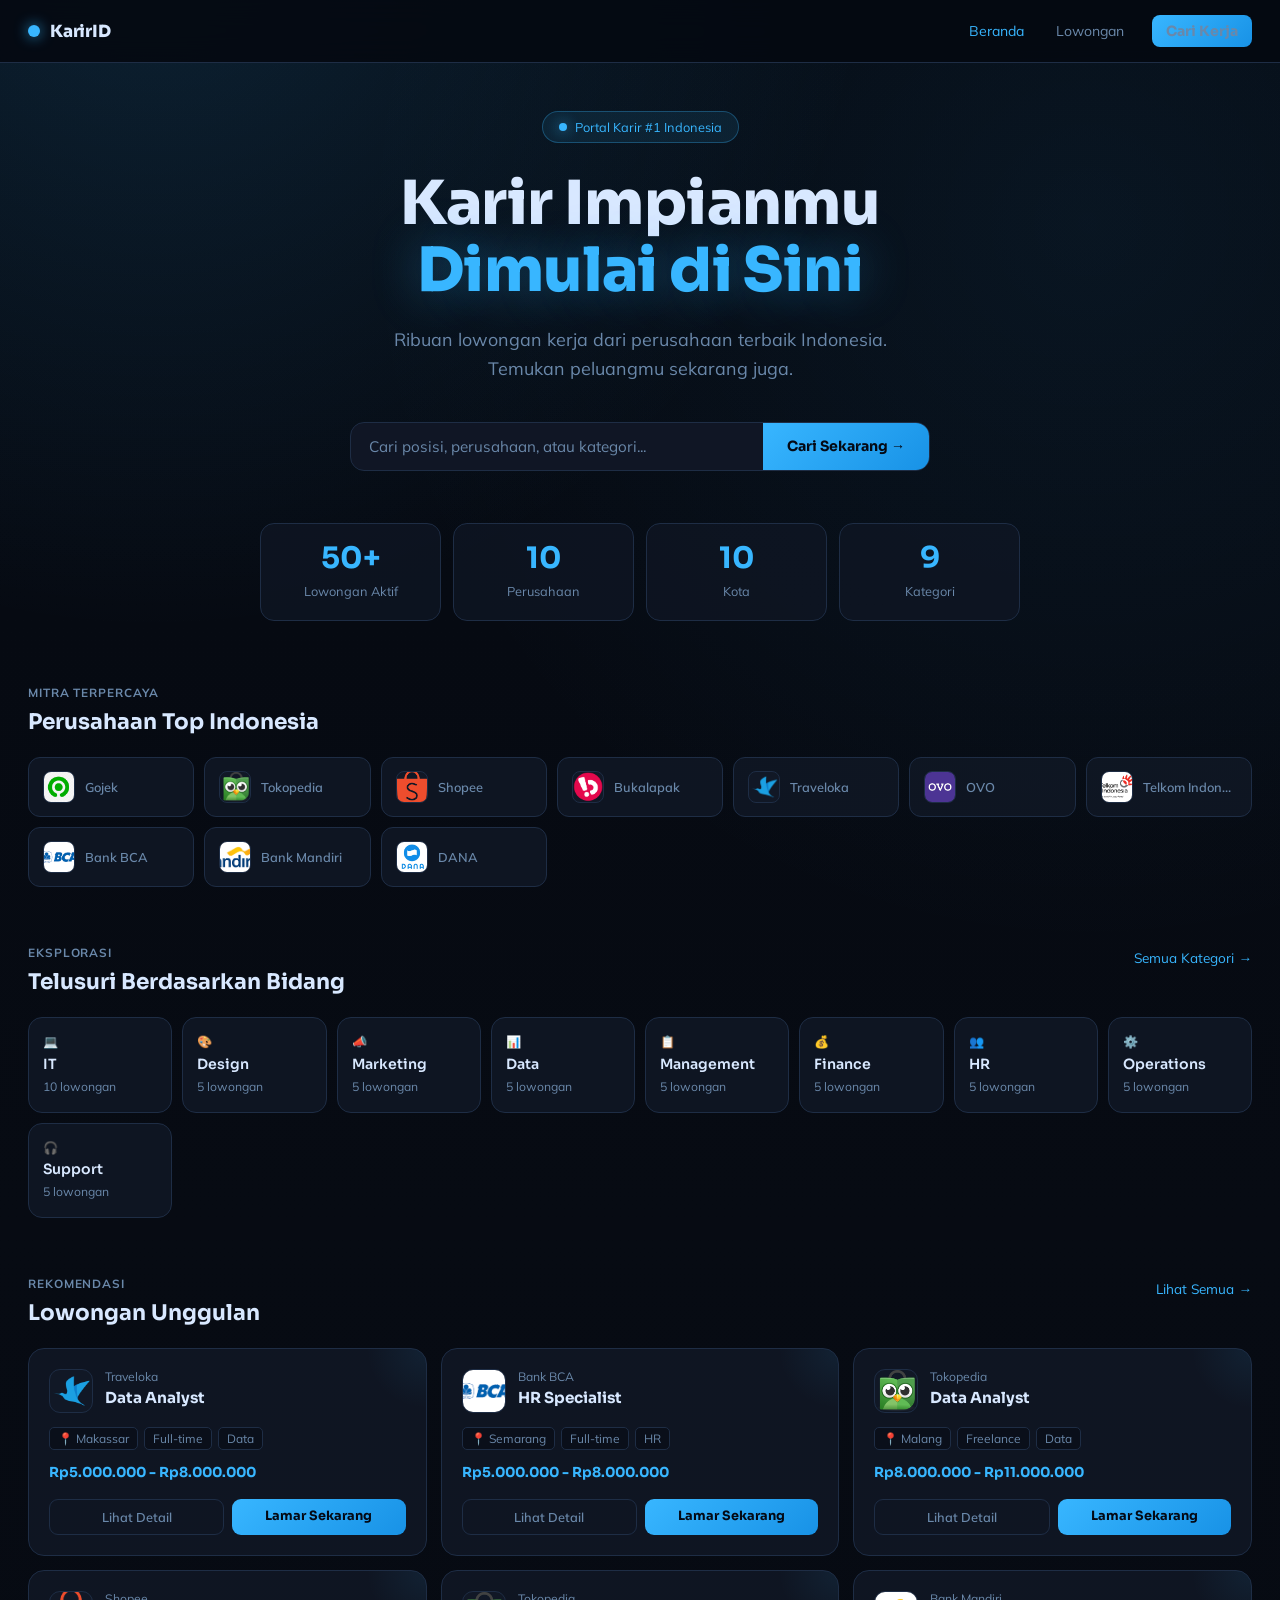
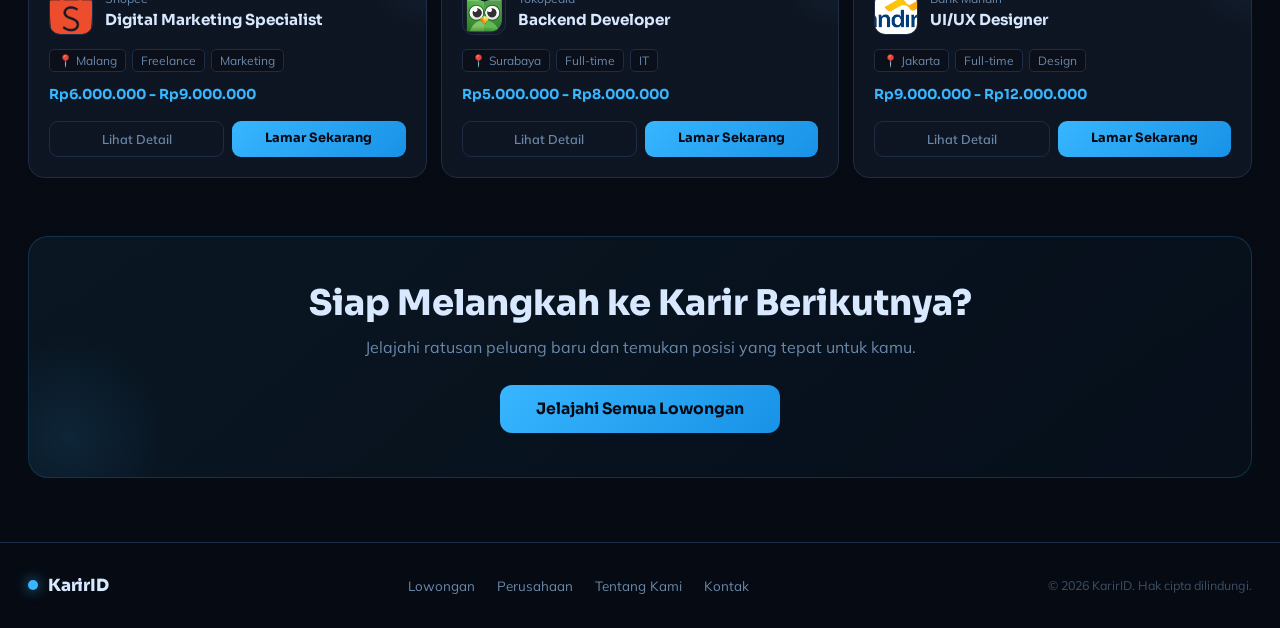
==== commit 70f10cae: "perbaikan naming company di apply dan index" ====
--- a/index.html
+++ b/index.html
@@ -487,7 +487,9 @@
     <div class="company-card" onclick="location.href='listings.html?company=${encodeURIComponent(c)}'">
       <img src="${logoPath(c)}" alt="${esc(c)}"
         style="width:32px;height:32px;border-radius:8px;object-fit:cover;border:1px solid var(--line);background:var(--panel);flex-shrink:0"
-        onerror="this.outerHTML='<div class=\\"company-fallback\\">${esc(c[0])}</div>'">
+        data-fb="${esc(c[0])}"
+        onerror="var d=document.createElement('div');d.className='company-fallback';d.textContent=this.dataset.fb;this.replaceWith(d)"
+        >
       <span>${esc(c)}</span>
     </div>
   `).join('');
@@ -508,7 +510,8 @@
     <article class="job-card" style="animation-delay:${i * 0.06}s">
       <div class="job-card-top">
         <img src="${logoPath(job.company)}" alt="${esc(job.company)}" class="job-logo"
-          onerror="this.outerHTML='<div class=\\"job-logo-fb\\">${esc(job.company[0])}</div>'">
+          data-fb="${esc(job.company[0])}"
+          onerror="var d=document.createElement('div');d.className='job-logo-fb';d.textContent=this.dataset.fb;this.replaceWith(d)">
         <div>
           <p class="job-company">${esc(job.company)}</p>
           <h3 class="job-title">${esc(job.title)}</h3>
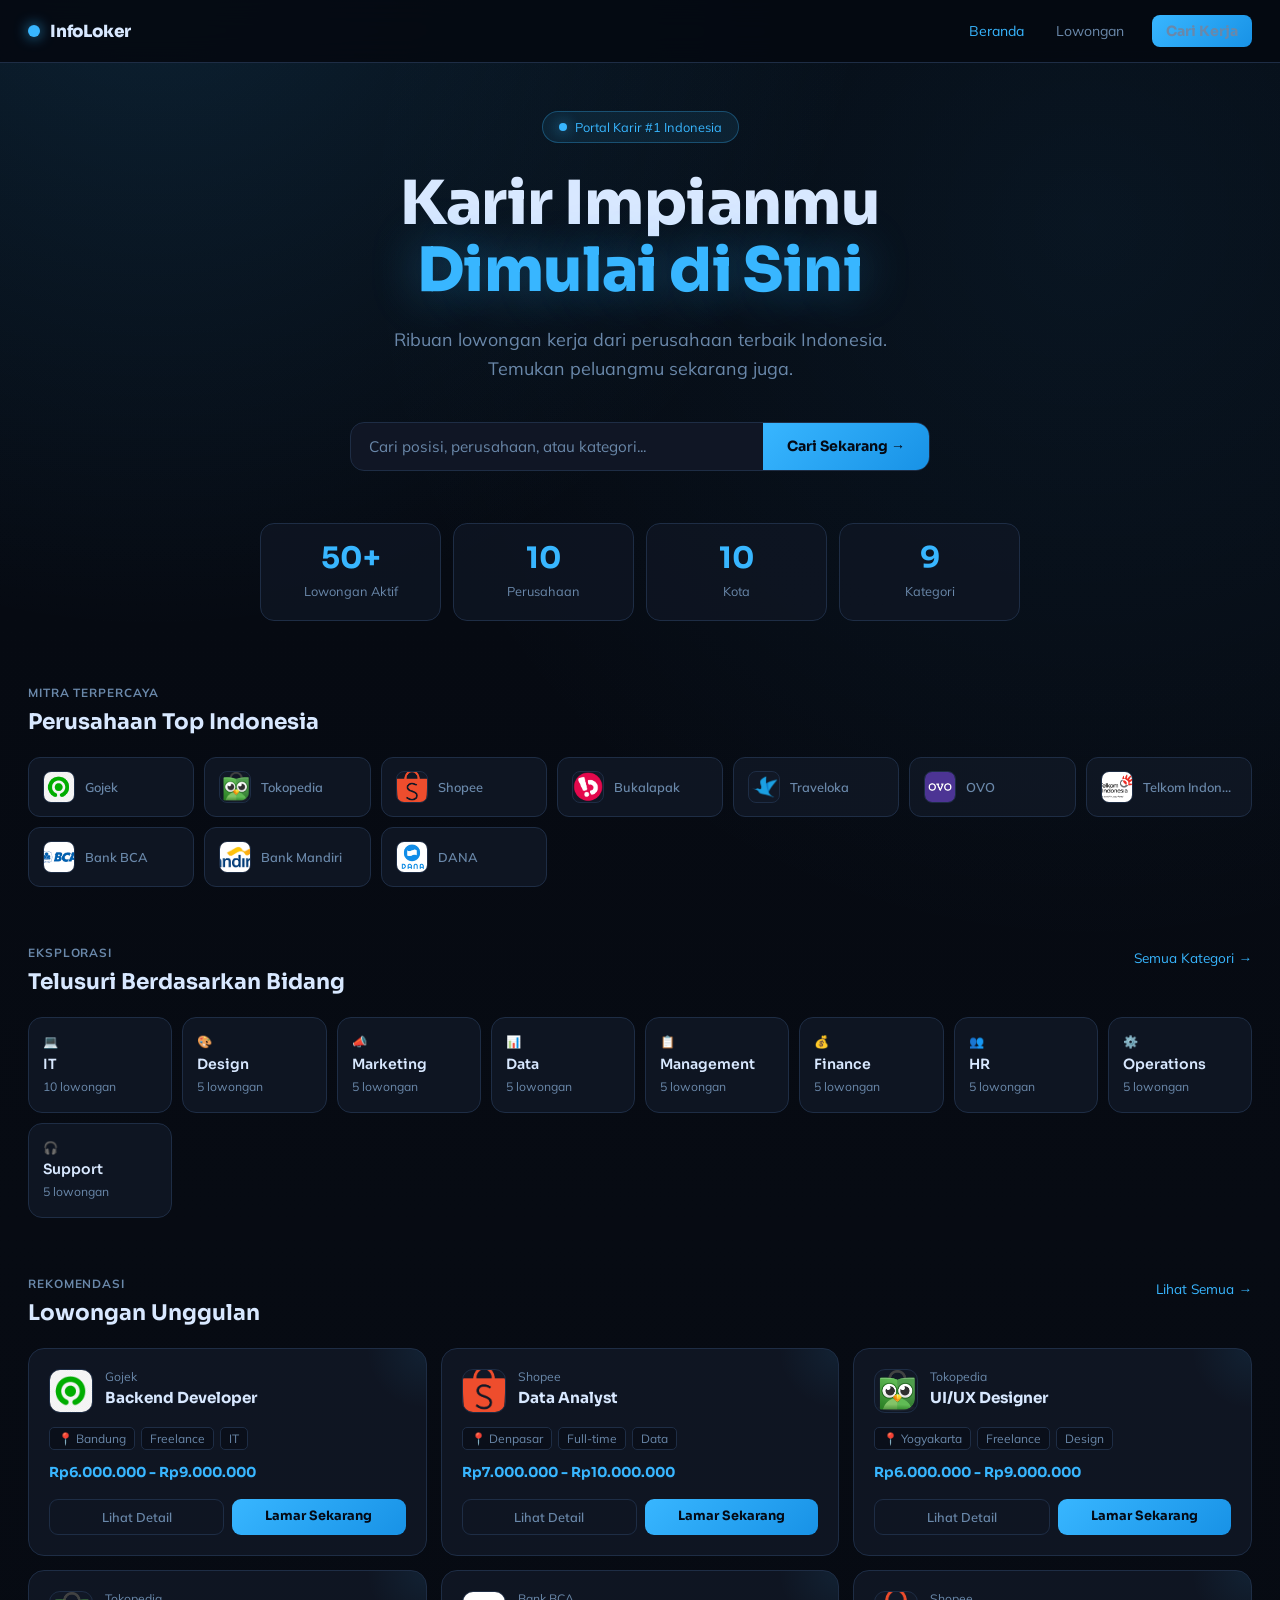
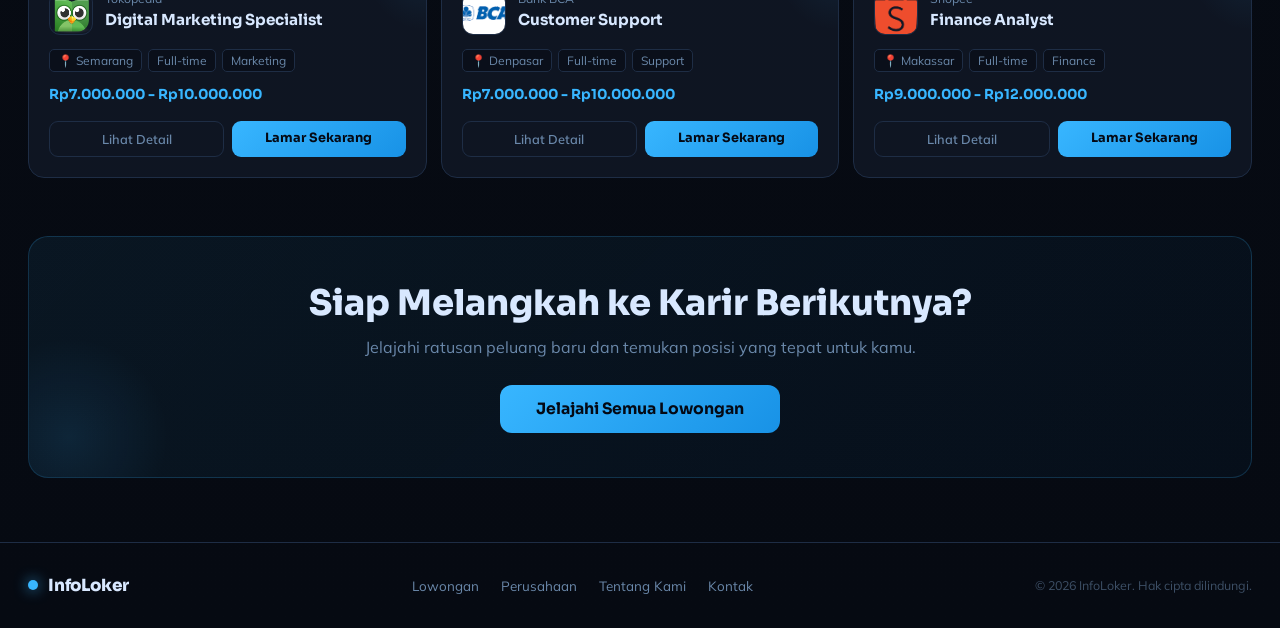
==== commit 8b210c9b: "fix kata-kata" ====
--- a/index.html
+++ b/index.html
@@ -3,7 +3,7 @@
 <head>
 <meta charset="UTF-8">
 <meta name="viewport" content="width=device-width, initial-scale=1.0">
-<title>KarirID — Portal Lowongan Kerja Indonesia</title>
+<title>InfoLoker — Portal Lowongan Kerja Indonesia</title>
 <link rel="preconnect" href="https://fonts.googleapis.com">
 <link href="https://fonts.googleapis.com/css2?family=Sora:wght@400;500;600;700;800&family=Mulish:ital,wght@0,400;0,500;0,600;1,400&display=swap" rel="stylesheet">
 <style>
@@ -365,7 +365,7 @@
   <div class="nav-inner">
     <a href="index.html" class="logo-mark">
       <span class="logo-dot"></span>
-      KarirID
+      InfoLoker
     </a>
     <div class="nav-links">
       <a href="index.html" class="active">Beranda</a>
@@ -440,7 +440,7 @@
   <div class="footer-inner">
     <a href="index.html" class="logo-mark">
       <span class="logo-dot" style="width:10px;height:10px"></span>
-      KarirID
+      InfoLoker
     </a>
     <div class="footer-links">
       <a href="listings.html">Lowongan</a>
@@ -448,7 +448,7 @@
       <a href="#">Tentang Kami</a>
       <a href="#">Kontak</a>
     </div>
-    <span class="footer-copy">© 2026 KarirID. Hak cipta dilindungi.</span>
+    <span class="footer-copy">© 2026 InfoLoker. Hak cipta dilindungi.</span>
   </div>
 </footer>
 
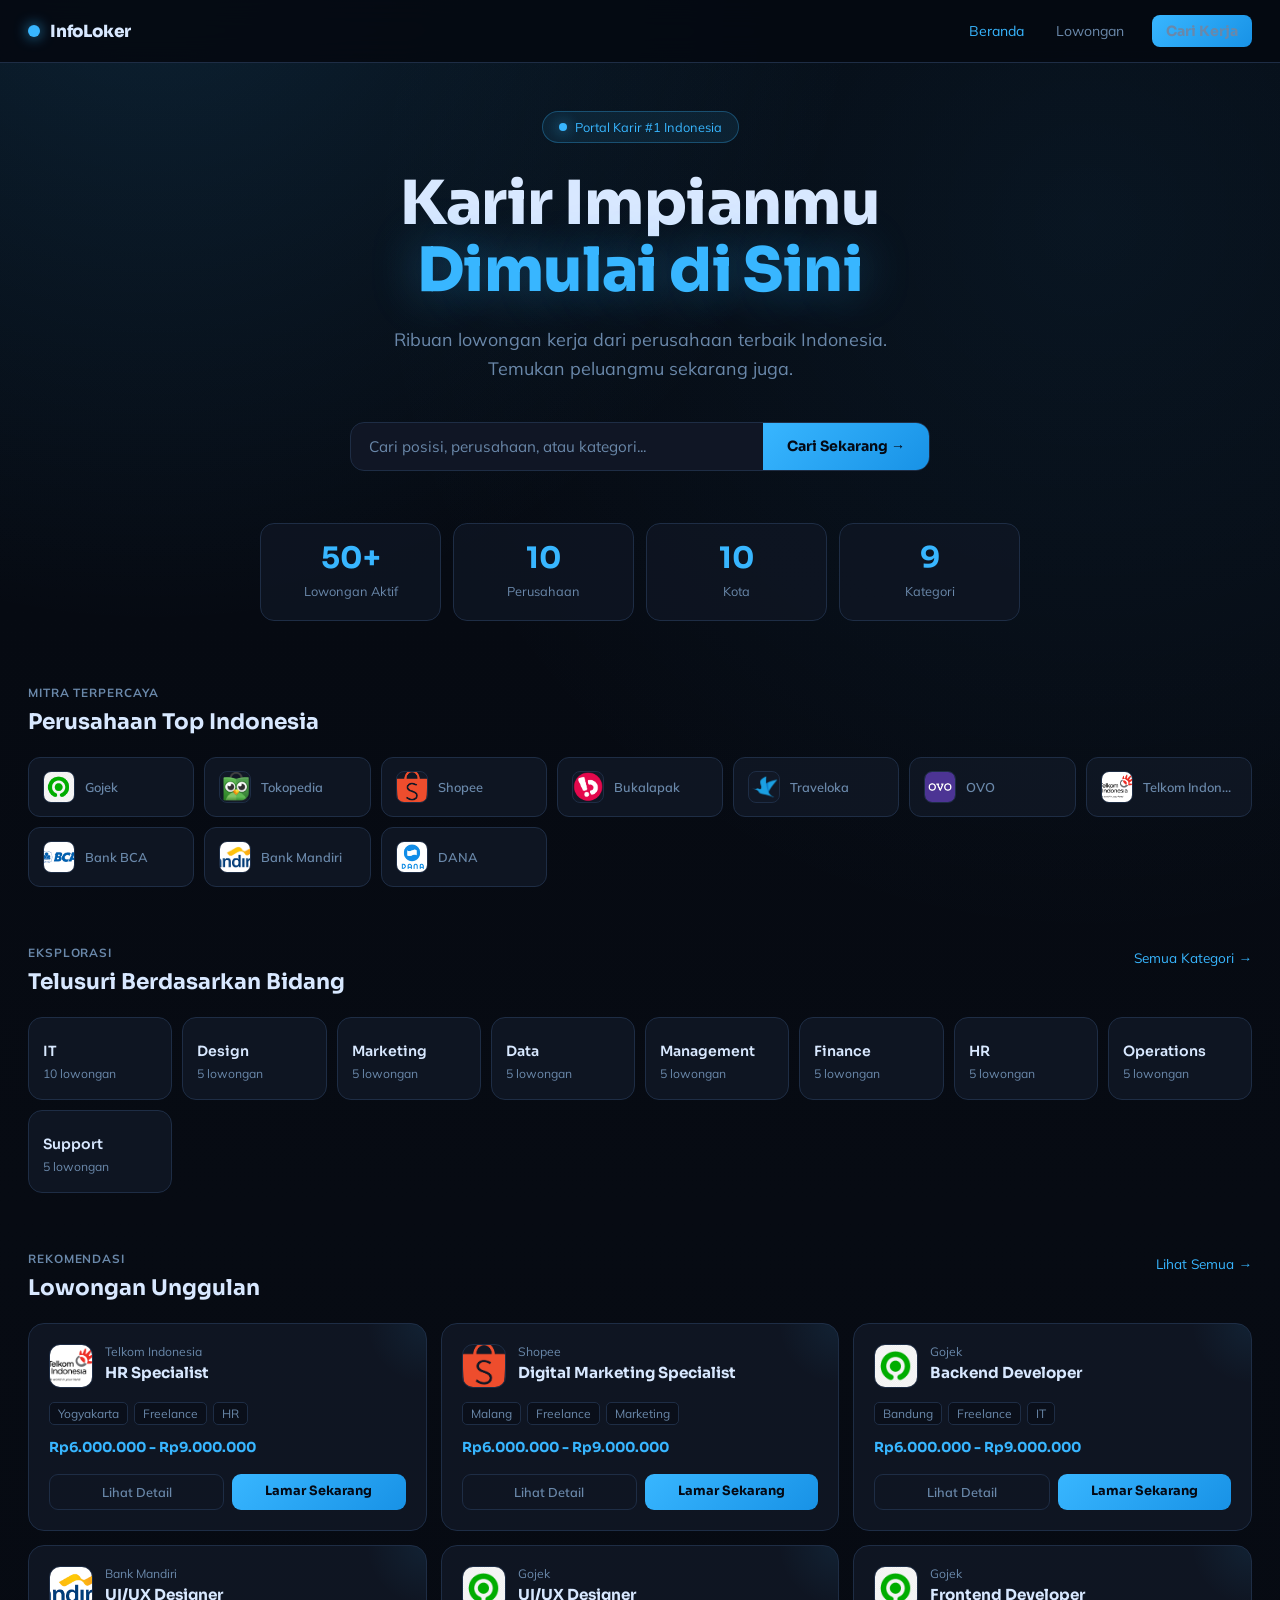
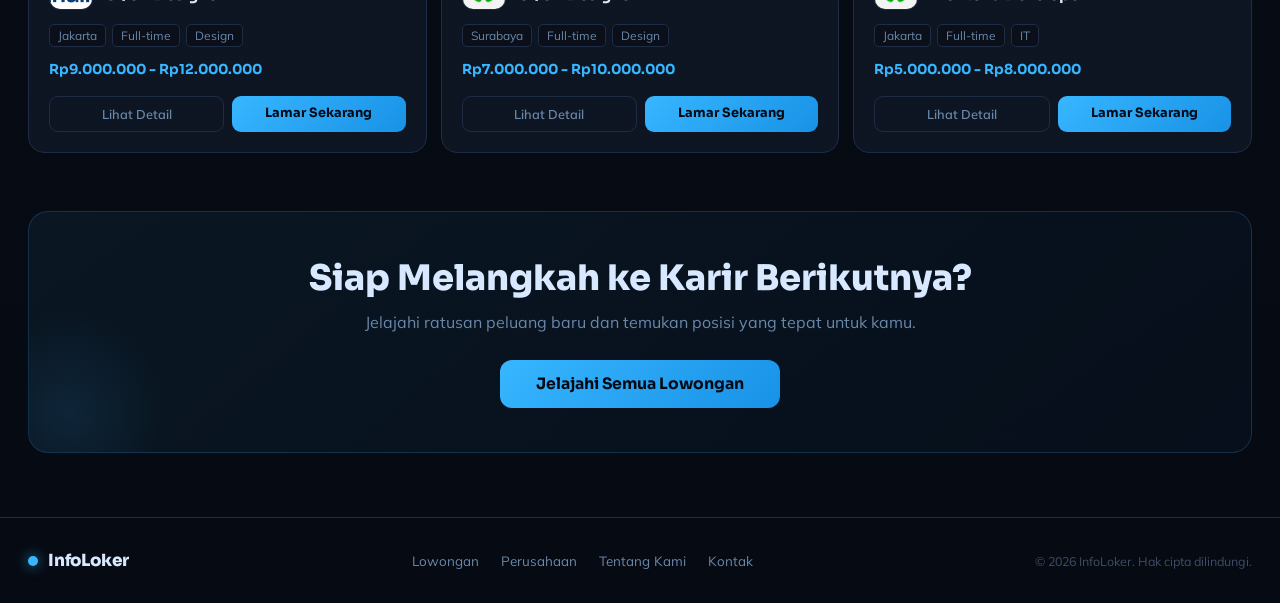
==== commit 1852db84: "design" ====
--- a/index.html
+++ b/index.html
@@ -498,7 +498,7 @@
     const count = jobs.filter(j => j.category === cat).length;
     return `
       <a href="listings.html?category=${encodeURIComponent(cat)}" class="cat-card">
-        <span class="cat-icon">${CAT_ICONS[cat] || '💼'}</span>
+        <span class="cat-icon">${CAT_ICONS[cat] || ''}</span>
         <strong>${esc(cat)}</strong>
         <span>${count} lowongan</span>
       </a>
@@ -518,7 +518,7 @@
         </div>
       </div>
       <div class="job-meta">
-        <span>📍 ${esc(job.location)}</span>
+        <span>${esc(job.location)}</span>
         <span>${esc(job.type)}</span>
         <span>${esc(job.category)}</span>
       </div>
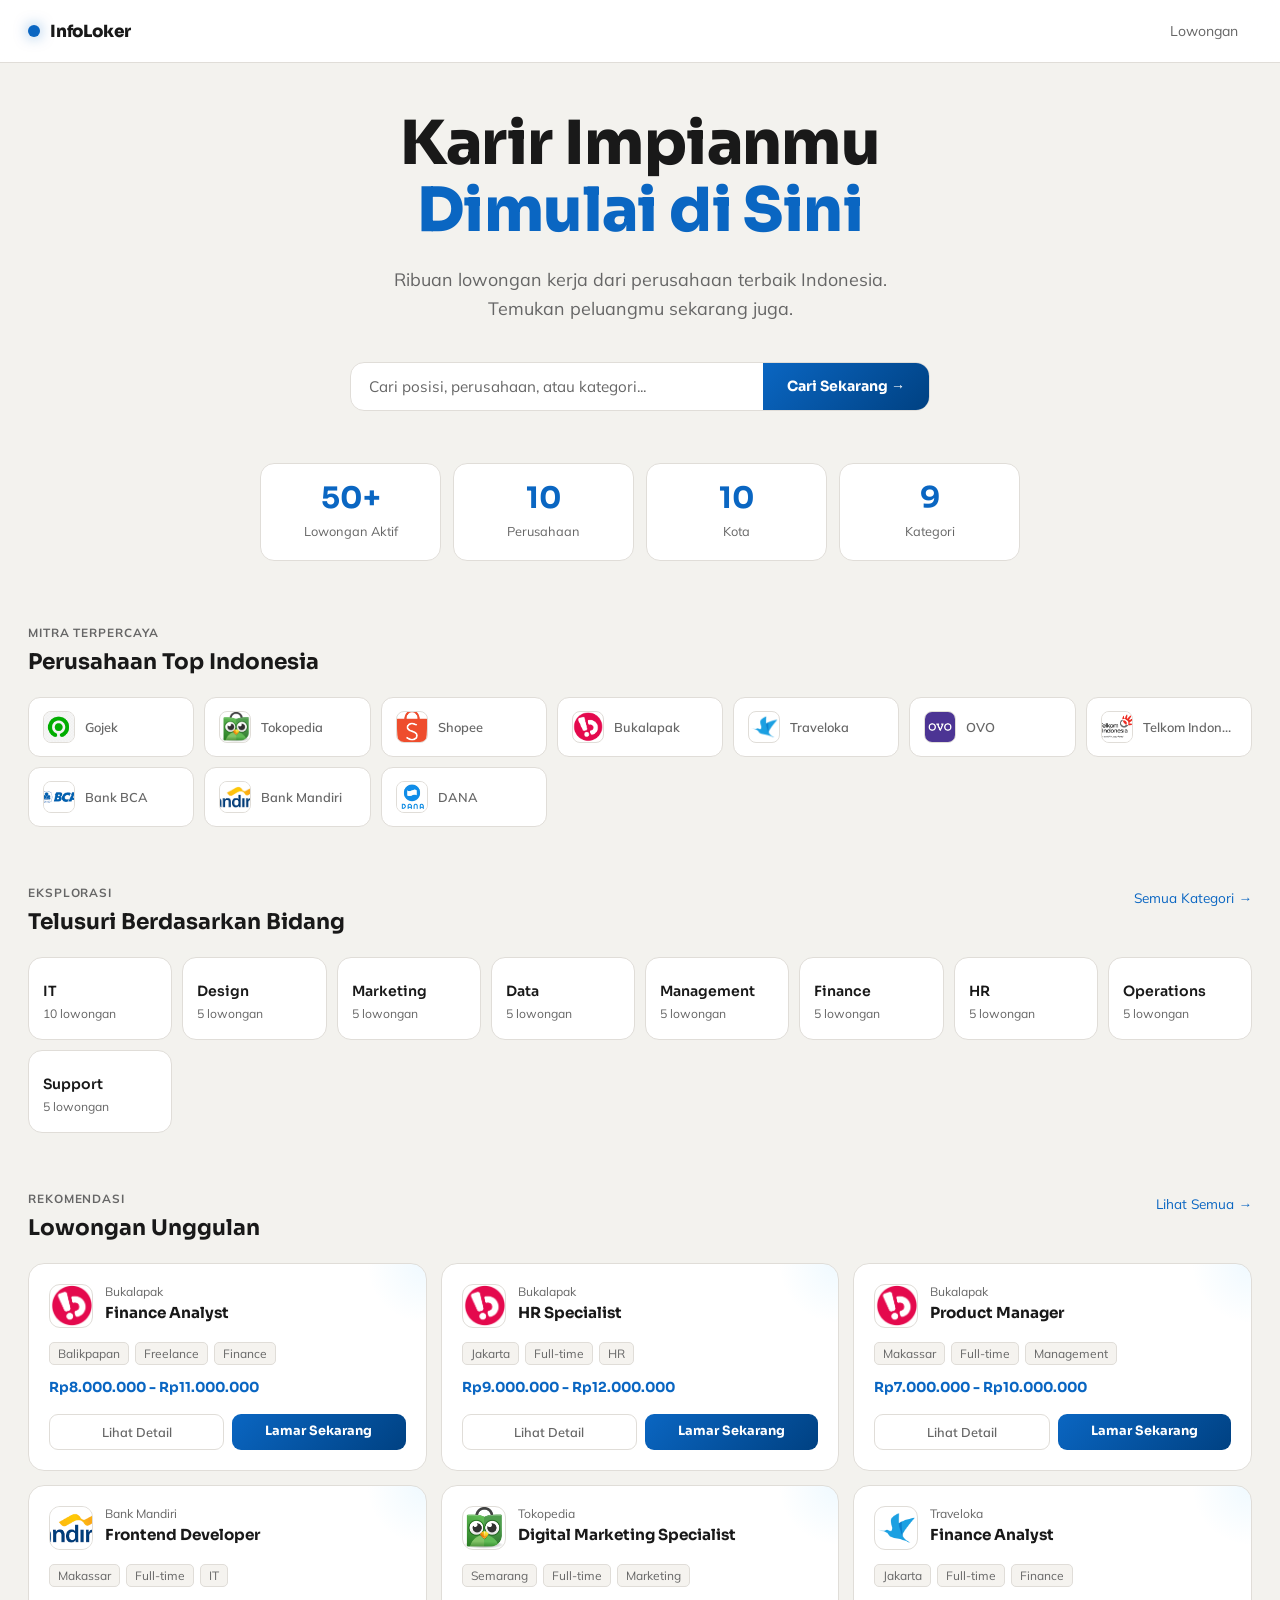
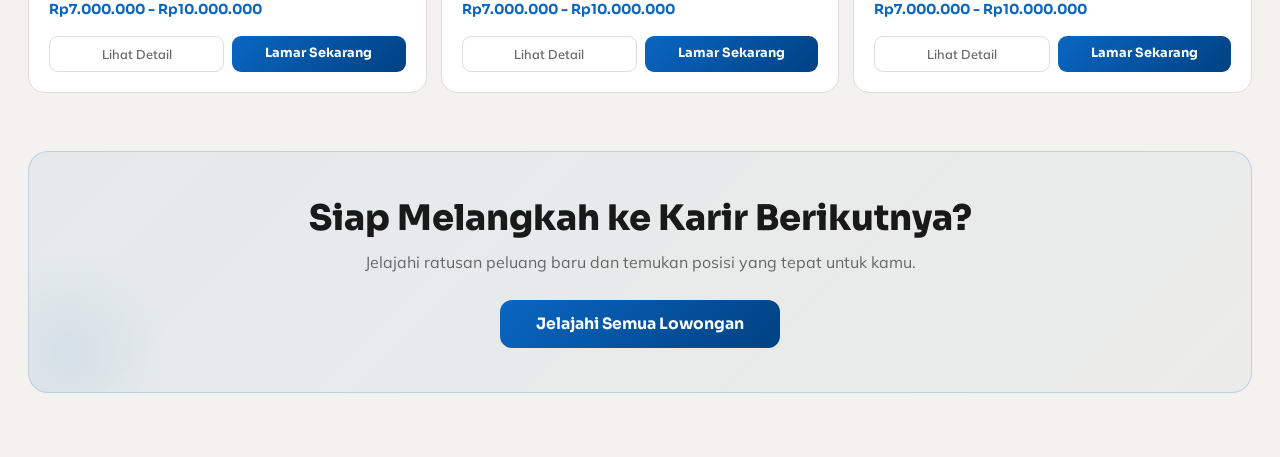
==== commit f4a8cd82: "colour changes" ====
--- a/index.html
+++ b/index.html
@@ -8,27 +8,24 @@
 <link href="https://fonts.googleapis.com/css2?family=Sora:wght@400;500;600;700;800&family=Mulish:ital,wght@0,400;0,500;0,600;1,400&display=swap" rel="stylesheet">
 <style>
 :root {
-  --bg: #070b13;
-  --bg-s: #0c1220;
-  --panel: #111826;
-  --panel-h: #162035;
-  --line: #1e2d45;
-  --text: #d8e8ff;
-  --muted: #6a88aa;
-  --brand: #38B6FF;
-  --brand-d: #1892e6;
-  --brand-faint: rgba(56,182,255,.09);
-  --shadow: 0 18px 48px rgba(0,0,0,.5);
+  --bg: #f3f2ee;
+  --bg-s: #e9e5df;
+  --panel: #ffffff;
+  --panel-h: #f5f3ef;
+  --line: #e0ddd8;
+  --text: #191919;
+  --muted: #666666;
+  --brand: #0A66C2;
+  --brand-d: #004182;
+  --brand-faint: rgba(10,102,194,.08);
+  --shadow: 0 4px 12px rgba(0,0,0,.1);
 }
 *{box-sizing:border-box;margin:0;padding:0}
 html{scroll-behavior:smooth}
 body{
   font-family:'Mulish',sans-serif;
   color:var(--text);
-  background:
-    radial-gradient(circle at 12% -4%, rgba(56,182,255,.15), transparent 28%),
-    radial-gradient(circle at 85% 10%, rgba(56,182,255,.07), transparent 32%),
-    linear-gradient(180deg,#050911 0%,#070b13 55%,#060a12 100%);
+  background: var(--bg);
   min-height:100vh;
 }
 a{color:inherit;text-decoration:none}
@@ -37,7 +34,7 @@
 .nav{
   position:sticky;top:0;z-index:100;
   border-bottom:1px solid var(--line);
-  background:rgba(5,9,17,.9);
+  background:rgba(255,255,255,.95);
   backdrop-filter:blur(14px);
 }
 .nav-inner{
@@ -54,12 +51,12 @@
 .logo-dot{
   width:12px;height:12px;border-radius:50%;
   background:var(--brand);
-  box-shadow:0 0 14px rgba(56,182,255,.8);
+  box-shadow:0 0 14px rgba(10,102,194,.5);
   animation:pulse 2.6s ease-in-out infinite;
 }
 @keyframes pulse{
-  0%,100%{box-shadow:0 0 14px rgba(56,182,255,.8)}
-  50%{box-shadow:0 0 28px rgba(56,182,255,1)}
+  0%,100%{box-shadow:0 0 14px rgba(10,102,194,.5)}
+  50%{box-shadow:0 0 20px rgba(10,102,194,.8)}
 }
 .nav-links{display:flex;align-items:center;gap:4px;margin-left:auto}
 .nav-links a{
@@ -74,7 +71,7 @@
   border-radius:10px;font-size:.88rem;font-weight:700;
   font-family:'Sora',sans-serif;
   background:linear-gradient(135deg,var(--brand),var(--brand-d));
-  color:#040914;transition:opacity .2s,transform .15s;
+  color:#ffffff;transition:opacity .2s,transform .15s;
 }
 .btn-nav:hover{opacity:.88;transform:translateY(-1px)}
 
@@ -84,7 +81,7 @@
 }
 .hero-tag{
   display:inline-flex;align-items:center;gap:8px;
-  border:1px solid rgba(56,182,255,.3);border-radius:999px;
+  border:1px solid rgba(10,102,194,.25);border-radius:999px;
   padding:7px 16px;font-size:.8rem;color:var(--brand);
   background:var(--brand-faint);margin-bottom:28px;
   animation:fadeUp .55s ease both;
@@ -98,7 +95,7 @@
 }
 .hero h1 .hl{
   color:var(--brand);
-  text-shadow:0 0 48px rgba(56,182,255,.4);
+  text-shadow:none;
 }
 .hero p{
   font-size:clamp(.95rem,1.4vw,1.12rem);
@@ -111,13 +108,13 @@
   max-width:580px;margin:0 auto 52px;
   display:flex;
   border:1px solid var(--line);border-radius:14px;
-  background:rgba(17,24,38,.95);overflow:hidden;
+  background:var(--panel);overflow:hidden;
   transition:box-shadow .25s,border-color .25s;
   animation:fadeUp .55s .2s ease both;
 }
 .hero-search:focus-within{
   border-color:var(--brand);
-  box-shadow:0 0 0 3px rgba(56,182,255,.18);
+  box-shadow:0 0 0 3px rgba(10,102,194,.2);
 }
 .hero-search input{
   flex:1;border:none;outline:none;
@@ -129,7 +126,7 @@
 .hero-search button{
   border:none;cursor:pointer;
   background:linear-gradient(135deg,var(--brand),var(--brand-d));
-  color:#040914;font-family:'Sora',sans-serif;font-size:.88rem;font-weight:700;
+  color:#ffffff;font-family:'Sora',sans-serif;font-size:.88rem;font-weight:700;
   padding:14px 24px;white-space:nowrap;
   transition:opacity .2s;
 }
@@ -143,7 +140,7 @@
 .stat-card{
   border:1px solid var(--line);border-radius:14px;
   padding:20px 12px;
-  background:rgba(17,24,38,.7);
+  background:var(--panel);
   text-align:center;
 }
 .stat-card strong{
@@ -183,11 +180,11 @@
 .company-card{
   border:1px solid var(--line);border-radius:12px;
   padding:13px 14px;display:flex;align-items:center;gap:10px;
-  background:rgba(17,24,38,.8);cursor:pointer;
+  background:var(--panel);cursor:pointer;
   transition:border-color .2s,background .2s,transform .15s;
 }
 .company-card:hover{
-  border-color:rgba(56,182,255,.4);background:var(--panel-h);
+  border-color:rgba(10,102,194,.4);background:var(--panel-h);
   transform:translateY(-2px);
 }
 .company-card img{
@@ -217,12 +214,12 @@
 .cat-card{
   border:1px solid var(--line);border-radius:14px;
   padding:18px 14px;
-  background:rgba(17,24,38,.8);
+  background:var(--panel);
   display:flex;flex-direction:column;gap:6px;
   transition:border-color .2s,background .2s,transform .15s;cursor:pointer;
 }
 .cat-card:hover{
-  border-color:rgba(56,182,255,.45);
+  border-color:rgba(10,102,194,.4);
   background:var(--brand-faint);
   transform:translateY(-3px);
 }
@@ -240,7 +237,7 @@
 }
 .job-card{
   border:1px solid var(--line);border-radius:16px;
-  padding:20px;background:rgba(17,24,38,.85);
+  padding:20px;background:var(--panel);
   display:flex;flex-direction:column;gap:14px;
   transition:border-color .22s,background .22s,transform .18s;
   animation:fadeUp .4s ease both;
@@ -253,8 +250,8 @@
   pointer-events:none;
 }
 .job-card:hover{
-  border-color:rgba(56,182,255,.35);
-  background:rgba(22,32,53,.85);
+  border-color:rgba(255, 255, 255, 0.3);
+  background:rgba(255, 255, 255, 0.85);
   transform:translateY(-3px);
 }
 .job-card-top{display:flex;align-items:flex-start;gap:12px}
@@ -279,7 +276,7 @@
 .job-meta span{
   font-size:.75rem;color:var(--muted);
   border:1px solid var(--line);border-radius:5px;
-  padding:3px 8px;background:rgba(7,11,19,.5);
+  padding:3px 8px;background:var(--panel-h);
 }
 .job-salary{
   font-family:'Sora',sans-serif;
@@ -293,13 +290,13 @@
   font-size:.8rem;font-weight:600;color:var(--muted);
   transition:all .2s;
 }
-.btn-outline:hover{border-color:rgba(56,182,255,.4);color:var(--text)}
+.btn-outline:hover{border-color:rgba(10,102,194,.4);color:var(--text)}
 .btn-blue{
   flex:1;text-align:center;padding:9px 12px;
   border-radius:9px;font-size:.8rem;font-weight:700;
   font-family:'Sora',sans-serif;
   background:linear-gradient(135deg,var(--brand),var(--brand-d));
-  color:#040914;transition:opacity .2s;
+  color:#ffffff;transition:opacity .2s;
 }
 .btn-blue:hover{opacity:.88}
 
@@ -307,15 +304,15 @@
   max-width:1360px;margin:0 auto 0;padding:0 28px 64px;
 }
 .cta-inner{
-  border:1px solid rgba(56,182,255,.2);border-radius:20px;
+  border:1px solid rgba(10,102,194,.2);border-radius:20px;
   padding:44px 40px;
-  background:linear-gradient(135deg,rgba(56,182,255,.07) 0%,rgba(24,146,230,.04) 100%);
+  background:linear-gradient(135deg,rgba(10,102,194,.06) 0%,rgba(0,65,130,.03) 100%);
   text-align:center;position:relative;overflow:hidden;
 }
 .cta-inner::before{
   content:'';position:absolute;bottom:-60px;left:-60px;
   width:200px;height:200px;border-radius:50%;
-  background:radial-gradient(circle,rgba(56,182,255,.1),transparent 70%);
+  background:radial-gradient(circle,rgba(10,102,194,.08),transparent 70%);
   pointer-events:none;
 }
 .cta-inner h2{
@@ -332,7 +329,7 @@
   padding:14px 36px;border-radius:12px;
   font-family:'Sora',sans-serif;font-size:.98rem;font-weight:700;
   background:linear-gradient(135deg,var(--brand),var(--brand-d));
-  color:#040914;position:relative;z-index:1;
+  color:#ffffff;position:relative;z-index:1;
   transition:opacity .2s,transform .15s;
 }
 .btn-cta-big:hover{opacity:.88;transform:translateY(-2px)}
@@ -368,19 +365,16 @@
       InfoLoker
     </a>
     <div class="nav-links">
-      <a href="index.html" class="active">Beranda</a>
+
       <a href="listings.html">Lowongan</a>
-      <a href="listings.html" class="btn-nav">Cari Kerja</a>
+
     </div>
   </div>
 </nav>
 
 <main>
   <section class="hero">
-    <div class="hero-tag">
-      <span class="logo-dot" style="width:8px;height:8px"></span>
-      Portal Karir #1 Indonesia
-    </div>
+    
     <h1>Karir Impianmu<br><span class="hl">Dimulai di Sini</span></h1>
     <p>Ribuan lowongan kerja dari perusahaan terbaik Indonesia. Temukan peluangmu sekarang juga.</p>
     <div class="hero-search">
@@ -436,21 +430,7 @@
   </div>
 </main>
 
-<footer>
-  <div class="footer-inner">
-    <a href="index.html" class="logo-mark">
-      <span class="logo-dot" style="width:10px;height:10px"></span>
-      InfoLoker
-    </a>
-    <div class="footer-links">
-      <a href="listings.html">Lowongan</a>
-      <a href="listings.html">Perusahaan</a>
-      <a href="#">Tentang Kami</a>
-      <a href="#">Kontak</a>
-    </div>
-    <span class="footer-copy">© 2026 InfoLoker. Hak cipta dilindungi.</span>
-  </div>
-</footer>
+
 
 <script src="./shared.js"></script>
 <script>
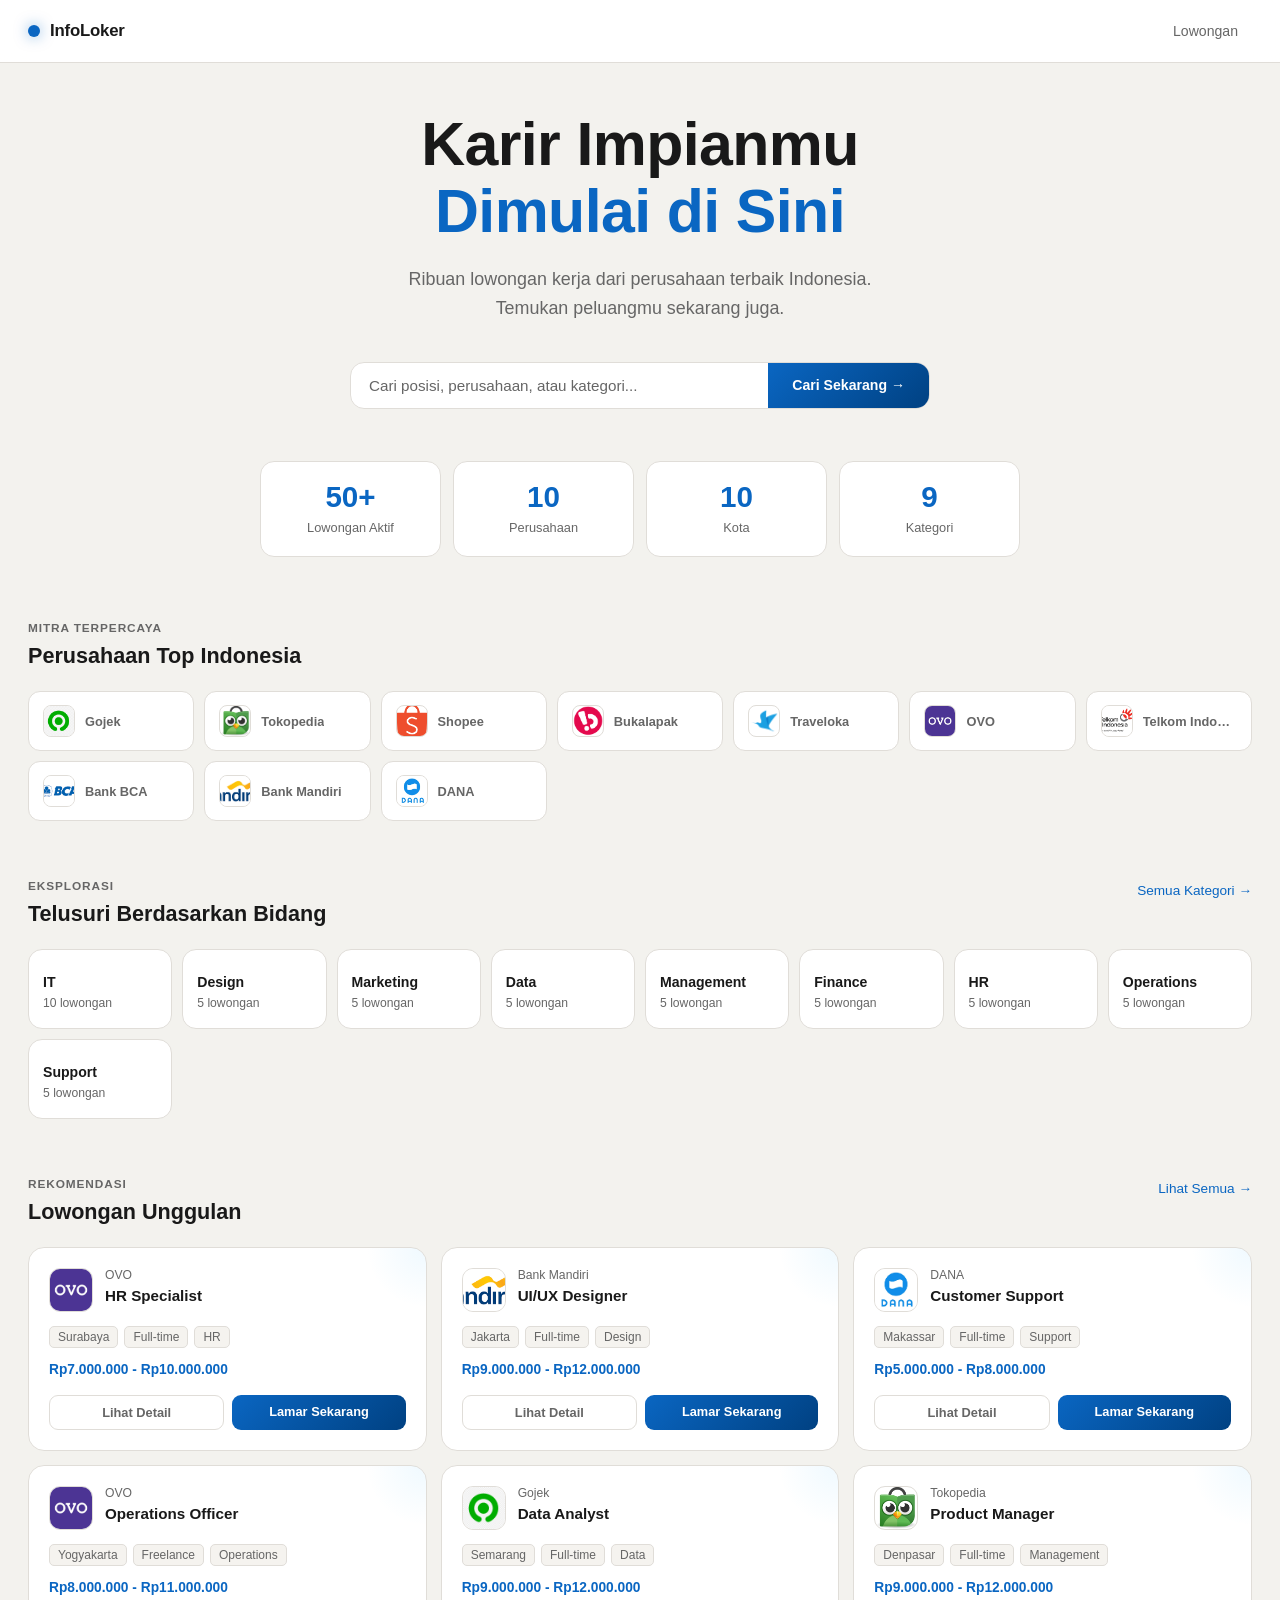
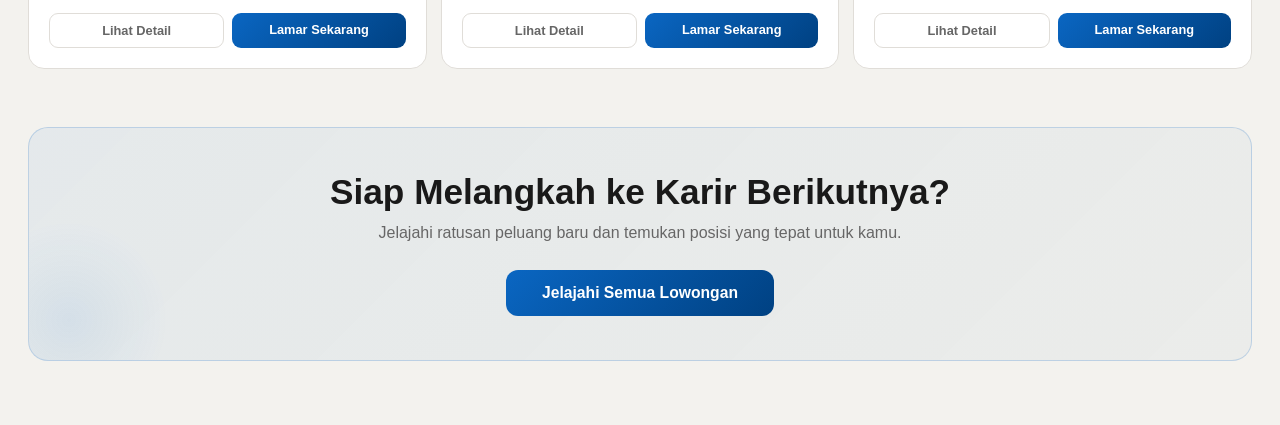
==== commit 9afdd6b5: "fonts" ====
--- a/index.html
+++ b/index.html
@@ -4,8 +4,6 @@
 <meta charset="UTF-8">
 <meta name="viewport" content="width=device-width, initial-scale=1.0">
 <title>InfoLoker — Portal Lowongan Kerja Indonesia</title>
-<link rel="preconnect" href="https://fonts.googleapis.com">
-<link href="https://fonts.googleapis.com/css2?family=Sora:wght@400;500;600;700;800&family=Mulish:ital,wght@0,400;0,500;0,600;1,400&display=swap" rel="stylesheet">
 <style>
 :root {
   --bg: #f3f2ee;
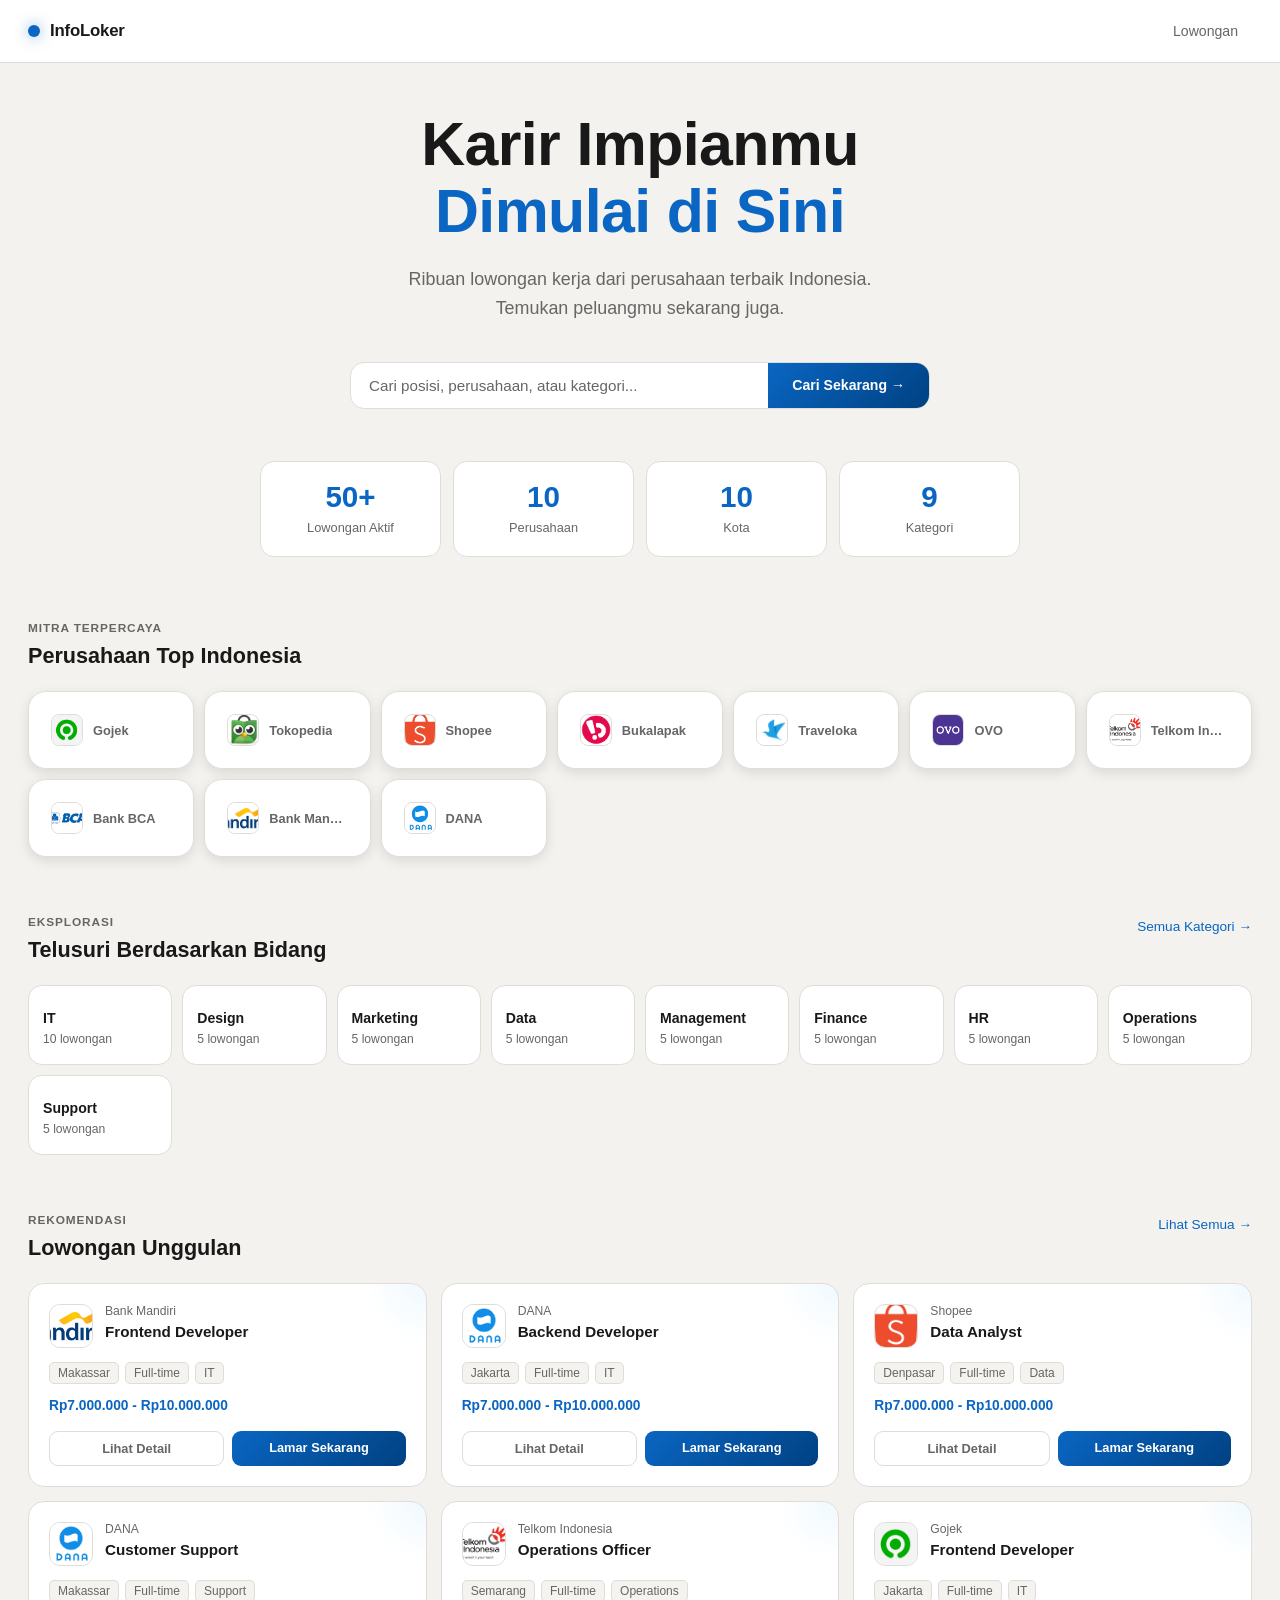
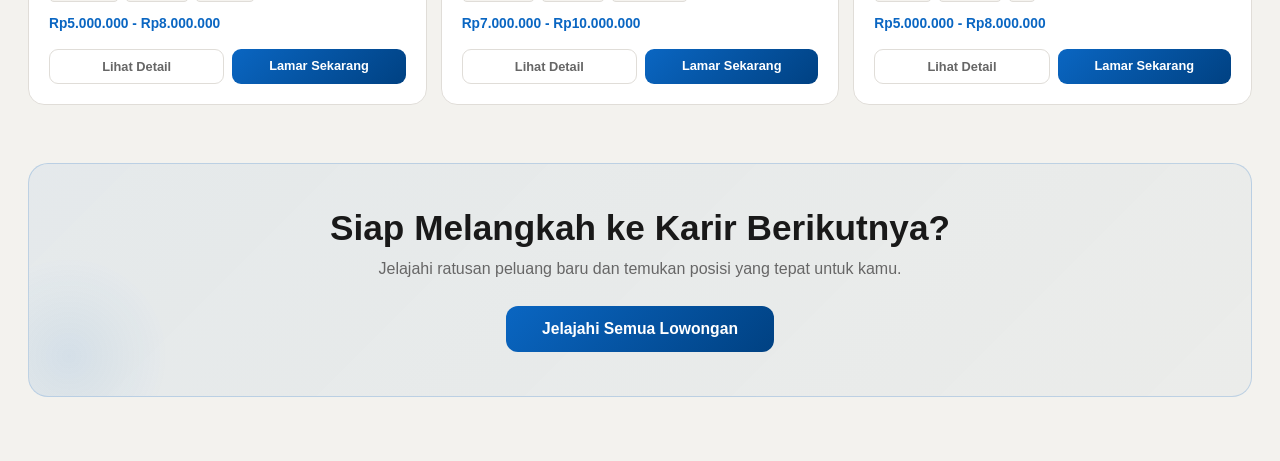
==== commit fc431a07: "fix index" ====
--- a/index.html
+++ b/index.html
@@ -4,355 +4,8 @@
 <meta charset="UTF-8">
 <meta name="viewport" content="width=device-width, initial-scale=1.0">
 <title>InfoLoker — Portal Lowongan Kerja Indonesia</title>
-<style>
-:root {
-  --bg: #f3f2ee;
-  --bg-s: #e9e5df;
-  --panel: #ffffff;
-  --panel-h: #f5f3ef;
-  --line: #e0ddd8;
-  --text: #191919;
-  --muted: #666666;
-  --brand: #0A66C2;
-  --brand-d: #004182;
-  --brand-faint: rgba(10,102,194,.08);
-  --shadow: 0 4px 12px rgba(0,0,0,.1);
-}
-*{box-sizing:border-box;margin:0;padding:0}
-html{scroll-behavior:smooth}
-body{
-  font-family:'Mulish',sans-serif;
-  color:var(--text);
-  background: var(--bg);
-  min-height:100vh;
-}
-a{color:inherit;text-decoration:none}
-img{display:block}
-
-.nav{
-  position:sticky;top:0;z-index:100;
-  border-bottom:1px solid var(--line);
-  background:rgba(255,255,255,.95);
-  backdrop-filter:blur(14px);
-}
-.nav-inner{
-  max-width:1360px;margin:0 auto;
-  padding:0 28px;height:62px;
-  display:flex;align-items:center;gap:32px;
-}
-.logo-mark{
-  display:flex;align-items:center;gap:10px;
-  font-family:'Sora',sans-serif;
-  font-weight:800;font-size:1.05rem;letter-spacing:-.2px;
-  flex-shrink:0;
-}
-.logo-dot{
-  width:12px;height:12px;border-radius:50%;
-  background:var(--brand);
-  box-shadow:0 0 14px rgba(10,102,194,.5);
-  animation:pulse 2.6s ease-in-out infinite;
-}
-@keyframes pulse{
-  0%,100%{box-shadow:0 0 14px rgba(10,102,194,.5)}
-  50%{box-shadow:0 0 20px rgba(10,102,194,.8)}
-}
-.nav-links{display:flex;align-items:center;gap:4px;margin-left:auto}
-.nav-links a{
-  padding:7px 14px;border-radius:8px;
-  font-size:.88rem;color:var(--muted);
-  transition:color .2s,background .2s;
-}
-.nav-links a:hover{color:var(--text);background:var(--brand-faint)}
-.nav-links a.active{color:var(--brand)}
-.btn-nav{
-  margin-left:10px;padding:9px 20px;
-  border-radius:10px;font-size:.88rem;font-weight:700;
-  font-family:'Sora',sans-serif;
-  background:linear-gradient(135deg,var(--brand),var(--brand-d));
-  color:#ffffff;transition:opacity .2s,transform .15s;
-}
-.btn-nav:hover{opacity:.88;transform:translateY(-1px)}
-
-.hero{
-  max-width:1360px;margin:48px auto 0;padding:0 28px;
-  text-align:center;
-}
-.hero-tag{
-  display:inline-flex;align-items:center;gap:8px;
-  border:1px solid rgba(10,102,194,.25);border-radius:999px;
-  padding:7px 16px;font-size:.8rem;color:var(--brand);
-  background:var(--brand-faint);margin-bottom:28px;
-  animation:fadeUp .55s ease both;
-}
-.hero h1{
-  font-family:'Sora',sans-serif;
-  font-size:clamp(2rem,5vw,3.8rem);
-  font-weight:800;letter-spacing:-.6px;
-  line-height:1.1;margin-bottom:20px;
-  animation:fadeUp .55s .08s ease both;
-}
-.hero h1 .hl{
-  color:var(--brand);
-  text-shadow:none;
-}
-.hero p{
-  font-size:clamp(.95rem,1.4vw,1.12rem);
-  color:var(--muted);max-width:540px;margin:0 auto 38px;
-  line-height:1.65;animation:fadeUp .55s .15s ease both;
-}
-@keyframes fadeUp{from{opacity:0;transform:translateY(18px)}to{opacity:1;transform:none}}
-
-.hero-search{
-  max-width:580px;margin:0 auto 52px;
-  display:flex;
-  border:1px solid var(--line);border-radius:14px;
-  background:var(--panel);overflow:hidden;
-  transition:box-shadow .25s,border-color .25s;
-  animation:fadeUp .55s .2s ease both;
-}
-.hero-search:focus-within{
-  border-color:var(--brand);
-  box-shadow:0 0 0 3px rgba(10,102,194,.2);
-}
-.hero-search input{
-  flex:1;border:none;outline:none;
-  background:transparent;color:var(--text);
-  font-family:'Mulish',sans-serif;font-size:.95rem;
-  padding:14px 18px;
-}
-.hero-search input::placeholder{color:var(--muted)}
-.hero-search button{
-  border:none;cursor:pointer;
-  background:linear-gradient(135deg,var(--brand),var(--brand-d));
-  color:#ffffff;font-family:'Sora',sans-serif;font-size:.88rem;font-weight:700;
-  padding:14px 24px;white-space:nowrap;
-  transition:opacity .2s;
-}
-.hero-search button:hover{opacity:.88}
-
-.stats-row{
-  max-width:760px;margin:0 auto 64px;
-  display:grid;grid-template-columns:repeat(4,1fr);gap:12px;
-  animation:fadeUp .55s .28s ease both;
-}
-.stat-card{
-  border:1px solid var(--line);border-radius:14px;
-  padding:20px 12px;
-  background:var(--panel);
-  text-align:center;
-}
-.stat-card strong{
-  display:block;font-family:'Sora',sans-serif;
-  font-size:1.85rem;font-weight:700;
-  color:var(--brand);line-height:1;margin-bottom:7px;
-}
-.stat-card span{font-size:.8rem;color:var(--muted)}
-
-.section-head{
-  display:flex;align-items:flex-start;justify-content:space-between;
-  margin-bottom:22px;flex-wrap:wrap;gap:10px;
-}
-.section-head h2{
-  font-family:'Sora',sans-serif;
-  font-size:1.35rem;font-weight:700;
-}
-.section-head a{
-  font-size:.85rem;color:var(--brand);
-  display:inline-flex;align-items:center;gap:4px;
-  transition:gap .18s;padding-top:4px;
-}
-.section-head a:hover{gap:9px}
-.section-label{
-  font-size:.74rem;font-weight:700;letter-spacing:.9px;
-  text-transform:uppercase;color:var(--muted);
-  margin-bottom:8px;
-}
-
-.companies{
-  max-width:1360px;margin:0 auto 58px;padding:0 28px;
-}
-.company-strip{
-  display:grid;grid-template-columns:repeat(auto-fill,minmax(150px,1fr));
-  gap:10px;
-}
-.company-card{
-  border:1px solid var(--line);border-radius:12px;
-  padding:13px 14px;display:flex;align-items:center;gap:10px;
-  background:var(--panel);cursor:pointer;
-  transition:border-color .2s,background .2s,transform .15s;
-}
-.company-card:hover{
-  border-color:rgba(10,102,194,.4);background:var(--panel-h);
-  transform:translateY(-2px);
-}
-.company-card img{
-  width:32px;height:32px;border-radius:8px;
-  object-fit:cover;border:1px solid var(--line);
-  background:var(--panel);flex-shrink:0;
-}
-.company-fallback{
-  width:32px;height:32px;border-radius:8px;
-  background:var(--panel);border:1px solid var(--line);
-  display:flex;align-items:center;justify-content:center;
-  font-family:'Sora',sans-serif;font-weight:700;
-  font-size:.82rem;color:var(--brand);flex-shrink:0;
-}
-.company-card span{
-  font-size:.8rem;font-weight:600;color:var(--muted);
-  white-space:nowrap;overflow:hidden;text-overflow:ellipsis;
-}
-
-.categories{
-  max-width:1360px;margin:0 auto 58px;padding:0 28px;
-}
-.cat-grid{
-  display:grid;grid-template-columns:repeat(auto-fill,minmax(140px,1fr));
-  gap:10px;
-}
-.cat-card{
-  border:1px solid var(--line);border-radius:14px;
-  padding:18px 14px;
-  background:var(--panel);
-  display:flex;flex-direction:column;gap:6px;
-  transition:border-color .2s,background .2s,transform .15s;cursor:pointer;
-}
-.cat-card:hover{
-  border-color:rgba(10,102,194,.4);
-  background:var(--brand-faint);
-  transform:translateY(-3px);
-}
-.cat-icon{font-size:1.5rem;line-height:1}
-.cat-card strong{
-  font-family:'Sora',sans-serif;
-  font-size:.88rem;font-weight:600;color:var(--text);
-}
-.cat-card span{font-size:.76rem;color:var(--muted)}
-
-.featured{max-width:1360px;margin:0 auto 58px;padding:0 28px}
-.featured-grid{
-  display:grid;grid-template-columns:repeat(auto-fill,minmax(300px,1fr));
-  gap:14px;
-}
-.job-card{
-  border:1px solid var(--line);border-radius:16px;
-  padding:20px;background:var(--panel);
-  display:flex;flex-direction:column;gap:14px;
-  transition:border-color .22s,background .22s,transform .18s;
-  animation:fadeUp .4s ease both;
-  position:relative;overflow:hidden;
-}
-.job-card::before{
-  content:'';position:absolute;top:-60px;right:-60px;
-  width:120px;height:120px;border-radius:50%;
-  background:radial-gradient(circle,rgba(56,182,255,.08),transparent 70%);
-  pointer-events:none;
-}
-.job-card:hover{
-  border-color:rgba(255, 255, 255, 0.3);
-  background:rgba(255, 255, 255, 0.85);
-  transform:translateY(-3px);
-}
-.job-card-top{display:flex;align-items:flex-start;gap:12px}
-.job-logo{
-  width:44px;height:44px;border-radius:11px;
-  object-fit:cover;border:1px solid var(--line);
-  background:var(--panel);flex-shrink:0;
-}
-.job-logo-fb{
-  width:44px;height:44px;border-radius:11px;
-  border:1px solid var(--line);background:var(--panel);
-  display:flex;align-items:center;justify-content:center;
-  font-family:'Sora',sans-serif;font-weight:700;
-  font-size:.9rem;color:var(--brand);flex-shrink:0;
-}
-.job-company{font-size:.76rem;color:var(--muted);margin-bottom:4px}
-.job-title{
-  font-family:'Sora',sans-serif;
-  font-size:.95rem;font-weight:700;line-height:1.3;
-}
-.job-meta{display:flex;flex-wrap:wrap;gap:6px}
-.job-meta span{
-  font-size:.75rem;color:var(--muted);
-  border:1px solid var(--line);border-radius:5px;
-  padding:3px 8px;background:var(--panel-h);
-}
-.job-salary{
-  font-family:'Sora',sans-serif;
-  font-size:.86rem;font-weight:700;color:var(--brand);
-  margin-top:auto;
-}
-.job-actions{display:flex;gap:8px;margin-top:4px}
-.btn-outline{
-  flex:1;text-align:center;padding:9px 12px;
-  border:1px solid var(--line);border-radius:9px;
-  font-size:.8rem;font-weight:600;color:var(--muted);
-  transition:all .2s;
-}
-.btn-outline:hover{border-color:rgba(10,102,194,.4);color:var(--text)}
-.btn-blue{
-  flex:1;text-align:center;padding:9px 12px;
-  border-radius:9px;font-size:.8rem;font-weight:700;
-  font-family:'Sora',sans-serif;
-  background:linear-gradient(135deg,var(--brand),var(--brand-d));
-  color:#ffffff;transition:opacity .2s;
-}
-.btn-blue:hover{opacity:.88}
-
-.cta-banner{
-  max-width:1360px;margin:0 auto 0;padding:0 28px 64px;
-}
-.cta-inner{
-  border:1px solid rgba(10,102,194,.2);border-radius:20px;
-  padding:44px 40px;
-  background:linear-gradient(135deg,rgba(10,102,194,.06) 0%,rgba(0,65,130,.03) 100%);
-  text-align:center;position:relative;overflow:hidden;
-}
-.cta-inner::before{
-  content:'';position:absolute;bottom:-60px;left:-60px;
-  width:200px;height:200px;border-radius:50%;
-  background:radial-gradient(circle,rgba(10,102,194,.08),transparent 70%);
-  pointer-events:none;
-}
-.cta-inner h2{
-  font-family:'Sora',sans-serif;
-  font-size:clamp(1.4rem,3vw,2.2rem);font-weight:800;
-  margin-bottom:12px;position:relative;z-index:1;
-}
-.cta-inner p{
-  color:var(--muted);font-size:1rem;margin-bottom:28px;
-  position:relative;z-index:1;
-}
-.btn-cta-big{
-  display:inline-flex;align-items:center;gap:8px;
-  padding:14px 36px;border-radius:12px;
-  font-family:'Sora',sans-serif;font-size:.98rem;font-weight:700;
-  background:linear-gradient(135deg,var(--brand),var(--brand-d));
-  color:#ffffff;position:relative;z-index:1;
-  transition:opacity .2s,transform .15s;
-}
-.btn-cta-big:hover{opacity:.88;transform:translateY(-2px)}
-
-footer{
-  border-top:1px solid var(--line);
-  padding:32px 28px;
-  max-width:1360px;margin:0 auto;
-}
-.footer-inner{
-  display:flex;align-items:center;justify-content:space-between;
-  flex-wrap:wrap;gap:16px;
-}
-.footer-links{display:flex;gap:22px;flex-wrap:wrap}
-.footer-links a{font-size:.84rem;color:var(--muted);transition:color .2s}
-.footer-links a:hover{color:var(--brand)}
-.footer-copy{font-size:.78rem;color:var(--muted);opacity:.55}
-
-@media(max-width:720px){
-  .stats-row{grid-template-columns:repeat(2,1fr)}
-  .featured-grid{grid-template-columns:1fr}
-  .nav-links a:not(.btn-nav){display:none}
-  .cta-inner{padding:32px 22px}
-}
-</style>
+<link rel="preconnect" href="https://fonts.googleapis.com">
+<link rel="stylesheet" href="./styles.css">
 </head>
 <body>
 
@@ -363,16 +16,13 @@
       InfoLoker
     </a>
     <div class="nav-links">
-
       <a href="listings.html">Lowongan</a>
-
     </div>
   </div>
 </nav>
 
 <main>
   <section class="hero">
-    
     <h1>Karir Impianmu<br><span class="hl">Dimulai di Sini</span></h1>
     <p>Ribuan lowongan kerja dari perusahaan terbaik Indonesia. Temukan peluangmu sekarang juga.</p>
     <div class="hero-search">
@@ -427,8 +77,6 @@
     </div>
   </div>
 </main>
-
-
 
 <script src="./shared.js"></script>
 <script>
--- a/styles.css
+++ b/styles.css
@@ -0,0 +1,871 @@
+/* ================================================
+   InfoLoker — Shared Stylesheet (LinkedIn Theme)
+   ================================================ */
+
+/* ── CSS Variables ── */
+:root {
+  --bg: #f3f2ee;
+  --bg-s: #e9e5df;
+  --panel: #ffffff;
+  --panel-h: #f5f3ef;
+  --line: #e0ddd8;
+  --text: #191919;
+  --muted: #666666;
+  --brand: #0A66C2;
+  --brand-d: #004182;
+  --brand-faint: rgba(10,102,194,.08);
+  --danger: #cc0000;
+  --shadow: 0 4px 12px rgba(0,0,0,.1);
+}
+
+/* ── Reset ── */
+*{box-sizing:border-box;margin:0;padding:0}
+html{scroll-behavior:smooth}
+body{font-family:'Mulish',sans-serif;color:var(--text);background:var(--bg);min-height:100vh}
+a{color:inherit;text-decoration:none}
+img{display:block}
+
+/* ── Animations ── */
+@keyframes fadeUp{from{opacity:0;transform:translateY(14px)}to{opacity:1;transform:none}}
+@keyframes pulse{0%,100%{box-shadow:0 0 14px rgba(10,102,194,.5)}50%{box-shadow:0 0 20px rgba(10,102,194,.8)}}
+@keyframes successPop{0%{transform:scale(.5);opacity:0}70%{transform:scale(1.15)}100%{transform:scale(1);opacity:1}}
+
+/* ================================================
+   NAVIGATION
+   ================================================ */
+.nav{
+  position:sticky;top:0;z-index:100;
+  border-bottom:1px solid var(--line);
+  background:rgba(255,255,255,.95);
+  backdrop-filter:blur(14px);
+}
+.nav-inner{
+  max-width:1360px;margin:0 auto;
+  padding:0 28px;height:62px;
+  display:flex;align-items:center;gap:32px;
+}
+.logo-mark{
+  display:flex;align-items:center;gap:10px;
+  font-family:'Sora',sans-serif;
+  font-weight:800;font-size:1.05rem;letter-spacing:-.2px;
+  flex-shrink:0;
+}
+.logo-dot{
+  width:12px;height:12px;border-radius:50%;
+  background:var(--brand);
+  box-shadow:0 0 14px rgba(10,102,194,.5);
+  animation:pulse 2.6s ease-in-out infinite;
+}
+.nav-links{display:flex;align-items:center;gap:4px;margin-left:auto}
+.nav-links a{
+  padding:7px 14px;border-radius:8px;
+  font-size:.88rem;color:var(--muted);
+  transition:color .2s,background .2s;
+}
+.nav-links a:hover{color:var(--text);background:var(--brand-faint)}
+.nav-links a.active{color:var(--brand)}
+.btn-nav{
+  margin-left:10px;padding:9px 20px;
+  border-radius:10px;font-size:.88rem;font-weight:700;
+  font-family:'Sora',sans-serif;
+  background:linear-gradient(135deg,var(--brand),var(--brand-d));
+  color:#ffffff;transition:opacity .2s,transform .15s;
+}
+.btn-nav:hover{opacity:.88;transform:translateY(-1px)}
+
+/* ================================================
+   FOOTER
+   ================================================ */
+footer{
+  border-top:1px solid var(--line);
+  padding:32px 28px;
+  max-width:1360px;margin:0 auto;
+}
+.footer-inner{
+  display:flex;align-items:center;justify-content:space-between;
+  flex-wrap:wrap;gap:16px;
+}
+.footer-links{display:flex;gap:22px;flex-wrap:wrap}
+.footer-links a{font-size:.84rem;color:var(--muted);transition:color .2s}
+.footer-links a:hover{color:var(--brand)}
+.footer-copy{font-size:.78rem;color:var(--muted);opacity:.55}
+
+/* ================================================
+   BREADCRUMB & PAGE BAR
+   ================================================ */
+.breadcrumb{
+  display:flex;align-items:center;gap:8px;
+  font-size:.8rem;color:var(--muted);margin-bottom:12px;
+}
+.breadcrumb a:hover{color:var(--brand)}
+.breadcrumb span{color:var(--line)}
+.back-btn{
+  display:inline-flex;align-items:center;gap:6px;margin-top:13px;
+  font-size:.83rem;color:var(--muted);
+  border:1px solid var(--line);border-radius:8px;
+  padding:7px 13px;transition:all .2s;
+  background:rgba(255,255,255,.6);
+}
+.back-btn:hover{border-color:rgba(10,102,194,.3);color:var(--text)}
+
+/* ================================================
+   SECTION COMMON
+   ================================================ */
+.section-head{
+  display:flex;align-items:flex-start;justify-content:space-between;
+  margin-bottom:22px;flex-wrap:wrap;gap:10px;
+}
+.section-head h2{font-family:'Sora',sans-serif;font-size:1.35rem;font-weight:700}
+.section-head a{
+  font-size:.85rem;color:var(--brand);
+  display:inline-flex;align-items:center;gap:4px;
+  transition:gap .18s;padding-top:4px;
+}
+.section-head a:hover{gap:9px}
+.section-label{
+  font-size:.74rem;font-weight:700;letter-spacing:.9px;
+  text-transform:uppercase;color:var(--muted);margin-bottom:8px;
+}
+
+/* ── Shared Job Card Buttons ── */
+.btn-outline{
+  flex:1;text-align:center;padding:9px 12px;
+  border:1px solid var(--line);border-radius:9px;
+  font-size:.8rem;font-weight:600;color:var(--muted);
+  transition:all .2s;
+}
+.btn-outline:hover{border-color:rgba(10,102,194,.4);color:var(--text)}
+.btn-blue{
+  flex:1;text-align:center;padding:9px 12px;
+  border-radius:9px;font-size:.8rem;font-weight:700;
+  font-family:'Sora',sans-serif;
+  background:linear-gradient(135deg,var(--brand),var(--brand-d));
+  color:#ffffff;transition:opacity .2s;
+}
+.btn-blue:hover{opacity:.88}
+
+/* ── Shared Logo Fallback ── */
+.company-fallback{
+  width:32px;height:32px;border-radius:8px;
+  background:var(--panel);border:1px solid var(--line);
+  display:flex;align-items:center;justify-content:center;
+  font-family:'Sora',sans-serif;font-weight:700;
+  font-size:.82rem;color:var(--brand);flex-shrink:0;
+}
+
+/* ================================================
+   INDEX — HERO
+   ================================================ */
+.hero{max-width:1360px;margin:48px auto 0;padding:0 28px;text-align:center}
+.hero-tag{
+  display:inline-flex;align-items:center;gap:8px;
+  border:1px solid rgba(10,102,194,.25);border-radius:999px;
+  padding:7px 16px;font-size:.8rem;color:var(--brand);
+  background:var(--brand-faint);margin-bottom:28px;
+  animation:fadeUp .55s ease both;
+}
+.hero h1{
+  font-family:'Sora',sans-serif;
+  font-size:clamp(2rem,5vw,3.8rem);
+  font-weight:800;letter-spacing:-.6px;
+  line-height:1.1;margin-bottom:20px;
+  animation:fadeUp .55s .08s ease both;
+}
+.hero h1 .hl{color:var(--brand)}
+.hero p{
+  font-size:clamp(.95rem,1.4vw,1.12rem);
+  color:var(--muted);max-width:540px;margin:0 auto 38px;
+  line-height:1.65;animation:fadeUp .55s .15s ease both;
+}
+
+/* ── Hero Search ── */
+.hero-search{
+  max-width:580px;margin:0 auto 52px;
+  display:flex;border:1px solid var(--line);border-radius:14px;
+  background:var(--panel);overflow:hidden;
+  transition:box-shadow .25s,border-color .25s;
+  animation:fadeUp .55s .2s ease both;
+}
+.hero-search:focus-within{border-color:var(--brand);box-shadow:0 0 0 3px rgba(10,102,194,.2)}
+.hero-search input{
+  flex:1;border:none;outline:none;
+  background:transparent;color:var(--text);
+  font-family:'Mulish',sans-serif;font-size:.95rem;padding:14px 18px;
+}
+.hero-search input::placeholder{color:var(--muted)}
+.hero-search button{
+  border:none;cursor:pointer;
+  background:linear-gradient(135deg,var(--brand),var(--brand-d));
+  color:#ffffff;font-family:'Sora',sans-serif;font-size:.88rem;font-weight:700;
+  padding:14px 24px;white-space:nowrap;transition:opacity .2s;
+}
+.hero-search button:hover{opacity:.88}
+
+/* ── Stats Row ── */
+.stats-row{
+  max-width:760px;margin:0 auto 64px;
+  display:grid;grid-template-columns:repeat(4,1fr);gap:12px;
+  animation:fadeUp .55s .28s ease both;
+}
+.stat-card{
+  border:1px solid var(--line);border-radius:14px;
+  padding:20px 12px;background:var(--panel);text-align:center;
+}
+.stat-card strong{
+  display:block;font-family:'Sora',sans-serif;
+  font-size:1.85rem;font-weight:700;
+  color:var(--brand);line-height:1;margin-bottom:7px;
+}
+.stat-card span{font-size:.8rem;color:var(--muted)}
+
+/* ── Companies ── */
+.companies{max-width:1360px;margin:0 auto 58px;padding:0 28px}
+.company-strip{
+  display:grid;grid-template-columns:repeat(auto-fill,minmax(150px,1fr));gap:10px;
+}
+.company-card{
+  border:1px solid var(--line);border-radius:12px;
+  padding:13px 14px;display:flex;align-items:center;gap:10px;
+  background:var(--panel);cursor:pointer;
+  transition:border-color .2s,background .2s,transform .15s;
+}
+.company-card:hover{
+  border-color:rgba(10,102,194,.4);background:var(--panel-h);
+  transform:translateY(-2px);
+}
+.company-card img{
+  width:32px;height:32px;border-radius:8px;
+  object-fit:cover;border:1px solid var(--line);
+  background:var(--panel);flex-shrink:0;
+}
+.company-card span{
+  font-size:.8rem;font-weight:600;color:var(--muted);
+  white-space:nowrap;overflow:hidden;text-overflow:ellipsis;
+}
+
+/* ── Categories ── */
+.categories{max-width:1360px;margin:0 auto 58px;padding:0 28px}
+.cat-grid{
+  display:grid;grid-template-columns:repeat(auto-fill,minmax(140px,1fr));gap:10px;
+}
+.cat-card{
+  border:1px solid var(--line);border-radius:14px;
+  padding:18px 14px;background:var(--panel);
+  display:flex;flex-direction:column;gap:6px;
+  transition:border-color .2s,background .2s,transform .15s;cursor:pointer;
+}
+.cat-card:hover{
+  border-color:rgba(10,102,194,.4);
+  background:var(--brand-faint);
+  transform:translateY(-3px);
+}
+.cat-icon{font-size:1.5rem;line-height:1}
+.cat-card strong{font-family:'Sora',sans-serif;font-size:.88rem;font-weight:600;color:var(--text)}
+.cat-card span{font-size:.76rem;color:var(--muted)}
+
+/* ── Featured Jobs ── */
+.featured{max-width:1360px;margin:0 auto 58px;padding:0 28px}
+.featured-grid{
+  display:grid;grid-template-columns:repeat(auto-fill,minmax(300px,1fr));gap:14px;
+}
+.job-card{
+  border:1px solid var(--line);border-radius:16px;
+  padding:20px;background:var(--panel);
+  display:flex;flex-direction:column;gap:14px;
+  transition:border-color .22s,background .22s,transform .18s;
+  animation:fadeUp .4s ease both;
+  position:relative;overflow:hidden;
+}
+.job-card::before{
+  content:'';position:absolute;top:-60px;right:-60px;
+  width:120px;height:120px;border-radius:50%;
+  background:radial-gradient(circle,rgba(56,182,255,.08),transparent 70%);
+  pointer-events:none;
+}
+.job-card:hover{
+  border-color:rgba(255,255,255,.3);
+  background:rgba(255,255,255,.85);
+  transform:translateY(-3px);
+}
+.job-card-top{display:flex;align-items:flex-start;gap:12px}
+.job-logo{
+  width:44px;height:44px;border-radius:11px;
+  object-fit:cover;border:1px solid var(--line);
+  background:var(--panel);flex-shrink:0;
+}
+.job-logo-fb{
+  width:44px;height:44px;border-radius:11px;
+  border:1px solid var(--line);background:var(--panel);
+  display:flex;align-items:center;justify-content:center;
+  font-family:'Sora',sans-serif;font-weight:700;
+  font-size:.9rem;color:var(--brand);flex-shrink:0;
+}
+.job-company{font-size:.76rem;color:var(--muted);margin-bottom:4px}
+.job-title{font-family:'Sora',sans-serif;font-size:.95rem;font-weight:700;line-height:1.3}
+.job-meta{display:flex;flex-wrap:wrap;gap:6px}
+.job-meta span{
+  font-size:.75rem;color:var(--muted);
+  border:1px solid var(--line);border-radius:5px;
+  padding:3px 8px;background:var(--panel-h);
+}
+.job-salary{font-family:'Sora',sans-serif;font-size:.86rem;font-weight:700;color:var(--brand);margin-top:auto}
+.job-actions{display:flex;gap:8px;margin-top:4px}
+
+/* ── CTA Banner ── */
+.cta-banner{max-width:1360px;margin:0 auto 0;padding:0 28px 64px}
+.cta-inner{
+  border:1px solid rgba(10,102,194,.2);border-radius:20px;
+  padding:44px 40px;
+  background:linear-gradient(135deg,rgba(10,102,194,.06) 0%,rgba(0,65,130,.03) 100%);
+  text-align:center;position:relative;overflow:hidden;
+}
+.cta-inner::before{
+  content:'';position:absolute;bottom:-60px;left:-60px;
+  width:200px;height:200px;border-radius:50%;
+  background:radial-gradient(circle,rgba(10,102,194,.08),transparent 70%);
+  pointer-events:none;
+}
+.cta-inner h2{
+  font-family:'Sora',sans-serif;
+  font-size:clamp(1.4rem,3vw,2.2rem);font-weight:800;
+  margin-bottom:12px;position:relative;z-index:1;
+}
+.cta-inner p{color:var(--muted);font-size:1rem;margin-bottom:28px;position:relative;z-index:1}
+.btn-cta-big{
+  display:inline-flex;align-items:center;gap:8px;
+  padding:14px 36px;border-radius:12px;
+  font-family:'Sora',sans-serif;font-size:.98rem;font-weight:700;
+  background:linear-gradient(135deg,var(--brand),var(--brand-d));
+  color:#ffffff;position:relative;z-index:1;
+  transition:opacity .2s,transform .15s;
+}
+.btn-cta-big:hover{opacity:.88;transform:translateY(-2px)}
+
+/* ================================================
+   LISTINGS PAGE
+   ================================================ */
+.page-head{
+  max-width:1400px;margin:30px auto 0;padding:0 28px 22px;
+  border-bottom:1px solid var(--line);
+}
+.page-head h1{font-family:'Sora',sans-serif;font-size:1.55rem;font-weight:700}
+.page-head p{color:var(--muted);font-size:.88rem;margin-top:5px}
+
+.listings-shell{
+  max-width:1400px;margin:0 auto;
+  padding:22px 28px 64px;
+  display:grid;grid-template-columns:280px 1fr;
+  gap:20px;align-items:start;
+}
+
+/* ── Filters ── */
+.filters{
+  position:sticky;top:78px;
+  border:1px solid var(--line);border-radius:18px;
+  padding:20px;background:var(--panel);
+  backdrop-filter:blur(10px);box-shadow:var(--shadow);
+}
+.filters h2{font-family:'Sora',sans-serif;font-size:.95rem;font-weight:700;margin-bottom:14px}
+.filter-status{
+  font-size:.76rem;color:var(--muted);
+  margin-bottom:14px;padding:8px 10px;
+  border:1px solid var(--line);border-radius:8px;
+  background:var(--panel-h);min-height:34px;
+}
+.filter-status.error{color:#ff7070}
+.filter-search{
+  display:flex;align-items:center;
+  border:1px solid var(--line);border-radius:10px;
+  background:#f8f8f8;overflow:hidden;margin-bottom:18px;
+  transition:border-color .2s,box-shadow .2s;
+}
+.filter-search:focus-within{border-color:var(--brand);box-shadow:0 0 0 2px rgba(10,102,194,.2)}
+.filter-search input{
+  flex:1;border:none;outline:none;
+  background:transparent;color:var(--text);
+  font-family:'Mulish',sans-serif;font-size:.86rem;padding:10px 12px;
+}
+.filter-search input::placeholder{color:var(--muted)}
+.filter-group{margin-bottom:18px}
+.filter-group h3{
+  font-size:.74rem;font-weight:700;letter-spacing:.6px;
+  text-transform:uppercase;color:var(--muted);margin-bottom:10px;
+}
+.chip-row{display:flex;flex-wrap:wrap;gap:6px}
+.chip{
+  border:1px solid var(--line);border-radius:999px;
+  padding:5px 11px;font-size:.76rem;color:var(--muted);
+  cursor:pointer;transition:all .18s;background:var(--panel-h);
+}
+.chip:hover{border-color:var(--brand);color:var(--brand)}
+.chip.on{
+  border-color:var(--brand);
+  background:linear-gradient(135deg,var(--brand),var(--brand-d));
+  color:#ffffff;font-weight:700;
+  box-shadow:0 0 0 2px rgba(56,182,255,.2);
+}
+.btn-reset{
+  width:100%;padding:10px;border:1px solid var(--line);
+  border-radius:10px;background:transparent;
+  color:var(--muted);font-family:'Mulish',sans-serif;font-size:.8rem;
+  cursor:pointer;transition:all .2s;margin-top:4px;
+}
+.btn-reset:hover{border-color:var(--brand);color:var(--brand)}
+
+/* ── Jobs Main Panel ── */
+.jobs-main{
+  border:1px solid var(--line);border-radius:18px;
+  background:var(--panel);overflow:hidden;box-shadow:var(--shadow);
+}
+.jobs-head{
+  padding:16px 20px;border-bottom:1px solid var(--line);
+  display:flex;justify-content:space-between;align-items:center;
+  flex-wrap:wrap;gap:10px;
+}
+.jobs-head h2{font-family:'Sora',sans-serif;font-size:1rem;font-weight:700}
+.jobs-meta-row{display:flex;align-items:center;gap:12px}
+#job-count{font-size:.82rem;color:var(--muted)}
+.sort-select{
+  border:1px solid var(--line);border-radius:8px;
+  padding:6px 10px;background:#f8f8f8;color:var(--muted);
+  font-family:'Mulish',sans-serif;font-size:.78rem;outline:none;cursor:pointer;
+}
+.sort-select option{background:#f8f8f8}
+.jobs-list{padding:10px}
+.empty-msg{padding:48px;text-align:center;color:var(--muted);font-size:.92rem}
+
+/* ── Job Row ── */
+.job-row{
+  border:1px solid var(--line);border-radius:12px;
+  padding:15px 16px;margin-bottom:9px;
+  background:var(--panel);cursor:pointer;
+  display:grid;grid-template-columns:auto 1fr auto;
+  gap:14px;align-items:center;
+  transition:border-color .2s,background .2s,transform .15s;
+  animation:fadeUp .3s ease both;
+}
+.job-row:hover{
+  border-color:rgba(10,102,194,.3);background:var(--panel-h);
+  transform:translateX(3px);
+}
+.jrow-logo{
+  width:48px;height:48px;border-radius:11px;
+  object-fit:cover;border:1px solid var(--line);background:var(--panel);
+}
+.jrow-logo-fb{
+  width:48px;height:48px;border-radius:11px;
+  border:1px solid var(--line);background:var(--panel);
+  display:flex;align-items:center;justify-content:center;
+  font-family:'Sora',sans-serif;font-weight:700;font-size:1.1rem;color:var(--brand);
+}
+.jrow-info{min-width:0}
+.jrow-company{font-size:.75rem;color:var(--muted);margin-bottom:3px}
+.jrow-title{
+  font-family:'Sora',sans-serif;font-size:.95rem;font-weight:600;
+  white-space:nowrap;overflow:hidden;text-overflow:ellipsis;margin-bottom:8px;
+}
+.jrow-chips{display:flex;flex-wrap:wrap;gap:5px}
+.jrow-chip{
+  font-size:.7rem;color:var(--muted);
+  border:1px solid var(--line);border-radius:5px;
+  padding:2px 7px;background:var(--panel-h);
+}
+.jrow-right{display:flex;flex-direction:column;align-items:flex-end;gap:7px;flex-shrink:0}
+.jrow-salary{font-family:'Sora',sans-serif;font-size:.8rem;font-weight:700;color:var(--brand);white-space:nowrap}
+.jrow-date{font-size:.72rem;color:var(--muted)}
+.jrow-actions{display:flex;gap:7px}
+.btn-sm-outline{
+  padding:7px 13px;border:1px solid var(--line);border-radius:8px;
+  background:transparent;color:var(--muted);
+  font-family:'Mulish',sans-serif;font-size:.76rem;font-weight:600;
+  cursor:pointer;transition:all .18s;
+}
+.btn-sm-outline:hover{border-color:rgba(10,102,194,.4);color:var(--text)}
+.btn-sm-blue{
+  padding:7px 13px;border:none;border-radius:8px;
+  background:linear-gradient(135deg,var(--brand),var(--brand-d));
+  color:#ffffff;font-family:'Sora',sans-serif;font-size:.76rem;font-weight:700;
+  cursor:pointer;transition:opacity .2s;
+}
+.btn-sm-blue:hover{opacity:.88}
+
+/* ================================================
+   JOB DETAIL PAGE
+   ================================================ */
+.page-bar{max-width:1320px;margin:22px auto 0;padding:0 28px}
+
+.detail-shell{
+  max-width:1320px;margin:20px auto 64px;padding:0 28px;
+  display:grid;grid-template-columns:1fr 330px;
+  gap:20px;align-items:start;
+}
+
+/* ── Job Header ── */
+.job-header{
+  border:1px solid var(--line);border-radius:18px;
+  padding:28px;background:var(--panel);margin-bottom:16px;
+  animation:fadeUp .38s ease both;box-shadow:var(--shadow);
+}
+.jh-top{display:flex;align-items:flex-start;gap:18px;margin-bottom:20px}
+.jh-logo{
+  width:64px;height:64px;border-radius:14px;
+  object-fit:cover;border:1px solid var(--line);background:var(--panel);
+}
+.jh-logo-fb{
+  width:64px;height:64px;border-radius:14px;
+  border:1px solid var(--line);background:var(--panel);
+  display:flex;align-items:center;justify-content:center;
+  font-family:'Sora',sans-serif;font-weight:700;font-size:1.4rem;color:var(--brand);
+}
+.jh-company{font-size:.8rem;color:var(--muted);margin-bottom:5px}
+.jh-title{font-family:'Sora',sans-serif;font-size:1.5rem;font-weight:800;line-height:1.2;margin-bottom:8px}
+.jh-salary{font-family:'Sora',sans-serif;font-size:.98rem;font-weight:700;color:var(--brand);display:flex;align-items:center;gap:6px}
+.badge-row{display:flex;flex-wrap:wrap;gap:8px}
+.badge{
+  font-size:.78rem;color:var(--muted);
+  border:1px solid var(--line);border-radius:8px;
+  padding:5px 10px;background:var(--panel-h);
+  display:flex;align-items:center;gap:5px;
+}
+.badge.blue{border-color:rgba(10,102,194,.3);color:var(--brand);background:var(--brand-faint)}
+.jh-actions{display:flex;gap:10px;margin-top:20px}
+.btn-apply-big{
+  flex:1;padding:14px;border:none;border-radius:12px;
+  font-family:'Sora',sans-serif;font-size:.98rem;font-weight:700;
+  background:linear-gradient(135deg,var(--brand),var(--brand-d));
+  color:#ffffff;cursor:pointer;
+  transition:opacity .2s,transform .15s;
+  text-align:center;display:block;
+}
+.btn-apply-big:hover{opacity:.88;transform:translateY(-2px)}
+.btn-save{
+  padding:14px 20px;border:1px solid var(--line);border-radius:12px;
+  background:transparent;color:var(--muted);
+  font-family:'Mulish',sans-serif;font-size:.88rem;
+  cursor:pointer;transition:all .2s;white-space:nowrap;
+}
+.btn-save:hover{border-color:rgba(10,102,194,.3);color:var(--text)}
+
+/* ── Content Sections ── */
+.content-section{
+  border:1px solid var(--line);border-radius:18px;
+  padding:24px;background:var(--panel);
+  margin-bottom:16px;animation:fadeUp .42s ease both;box-shadow:var(--shadow);
+}
+.content-section h2{
+  font-family:'Sora',sans-serif;font-size:.98rem;font-weight:700;
+  margin-bottom:14px;padding-bottom:12px;border-bottom:1px solid var(--line);
+}
+.content-section p{line-height:1.75;color:var(--muted);font-size:.9rem}
+.req-list{list-style:none;display:flex;flex-direction:column;gap:9px}
+.req-list li{
+  display:flex;align-items:flex-start;gap:10px;
+  font-size:.88rem;color:var(--muted);line-height:1.55;
+}
+.req-list li::before{content:'✓';color:var(--brand);font-weight:700;flex-shrink:0;margin-top:1px}
+.info-grid{display:grid;grid-template-columns:1fr 1fr;gap:10px}
+.info-cell{border:1px solid var(--line);border-radius:10px;padding:12px;background:var(--panel-h)}
+.info-cell p:first-child{font-size:.7rem;color:var(--muted);margin-bottom:4px}
+.info-cell p:last-child{font-family:'Sora',sans-serif;font-size:.86rem;font-weight:600}
+
+/* ── Detail Sidebar ── */
+.detail-sidebar{display:flex;flex-direction:column;gap:16px}
+.company-card{
+  border:1px solid var(--line);border-radius:18px;
+  padding:22px;background:var(--panel);
+  animation:fadeUp .38s .05s ease both;box-shadow:var(--shadow);
+}
+.company-card h3{
+  font-family:'Sora',sans-serif;font-size:.78rem;font-weight:700;
+  letter-spacing:.5px;color:var(--muted);text-transform:uppercase;margin-bottom:16px;
+}
+.cc-header{display:flex;align-items:center;gap:12px;margin-bottom:16px}
+.cc-logo{
+  width:48px;height:48px;border-radius:11px;
+  object-fit:cover;border:1px solid var(--line);background:var(--panel);
+}
+.cc-logo-fb{
+  width:48px;height:48px;border-radius:11px;
+  border:1px solid var(--line);background:var(--panel);
+  display:flex;align-items:center;justify-content:center;
+  font-family:'Sora',sans-serif;font-weight:700;font-size:1rem;color:var(--brand);
+}
+.cc-name{font-family:'Sora',sans-serif;font-weight:700;font-size:.95rem}
+.cc-subtitle{font-size:.76rem;color:var(--muted);margin-top:2px}
+.cc-stat-row{display:grid;grid-template-columns:1fr 1fr;gap:8px}
+.cc-stat{border:1px solid var(--line);border-radius:10px;padding:10px;text-align:center;background:var(--panel-h)}
+.cc-stat strong{display:block;font-family:'Sora',sans-serif;font-size:1.1rem;font-weight:700;color:var(--brand)}
+.cc-stat span{font-size:.7rem;color:var(--muted)}
+.btn-view-company{
+  width:100%;margin-top:14px;padding:10px;
+  border:1px solid var(--line);border-radius:10px;
+  background:transparent;color:var(--muted);
+  font-family:'Mulish',sans-serif;font-size:.8rem;cursor:pointer;
+  transition:all .2s;text-align:center;display:block;
+}
+.btn-view-company:hover{border-color:rgba(10,102,194,.3);color:var(--text)}
+
+/* ── Related Jobs ── */
+.related-card{
+  border:1px solid var(--line);border-radius:18px;
+  padding:20px;background:var(--panel);animation:fadeUp .38s .1s ease both;
+}
+.related-card h3{
+  font-family:'Sora',sans-serif;font-size:.78rem;font-weight:700;
+  letter-spacing:.5px;color:var(--muted);text-transform:uppercase;margin-bottom:14px;
+}
+.rel-job{
+  display:flex;align-items:flex-start;gap:10px;
+  padding:10px 0;border-bottom:1px solid var(--line);
+  cursor:pointer;transition:opacity .2s;
+}
+.rel-job:last-child{border-bottom:none}
+.rel-job:hover{opacity:.75}
+.rel-logo{
+  width:36px;height:36px;border-radius:8px;
+  object-fit:cover;border:1px solid var(--line);
+  background:var(--panel);flex-shrink:0;
+}
+.rel-logo-fb{
+  width:36px;height:36px;border-radius:8px;
+  border:1px solid var(--line);background:var(--panel);
+  display:flex;align-items:center;justify-content:center;
+  font-family:'Sora',sans-serif;font-weight:700;font-size:.82rem;color:var(--brand);flex-shrink:0;
+}
+.rel-info{min-width:0}
+.rel-company{font-size:.7rem;color:var(--muted);margin-bottom:2px}
+.rel-title{font-family:'Sora',sans-serif;font-size:.82rem;font-weight:600;white-space:nowrap;overflow:hidden;text-overflow:ellipsis}
+.rel-loc{font-size:.7rem;color:var(--muted);margin-top:3px}
+.sidebar-cta{
+  border:1px solid rgba(10,102,194,.2);border-radius:18px;
+  padding:20px;background:var(--panel);text-align:center;
+}
+
+/* ── Not Found ── */
+.not-found{max-width:480px;margin:80px auto;text-align:center;padding:0 28px}
+.not-found h2{font-family:'Sora',sans-serif;font-size:1.35rem;font-weight:700;margin-bottom:10px}
+.not-found p{color:var(--muted);font-size:.9rem;margin-bottom:22px}
+.not-found a{
+  display:inline-flex;align-items:center;gap:8px;
+  padding:11px 24px;border-radius:11px;
+  background:linear-gradient(135deg,var(--brand),var(--brand-d));
+  font-family:'Sora',sans-serif;font-weight:700;font-size:.9rem;color:#ffffff;
+}
+
+/* ================================================
+   APPLY PAGE
+   ================================================ */
+.apply-shell{
+  max-width:1200px;margin:20px auto 64px;padding:0 28px;
+  display:grid;grid-template-columns:320px 1fr;
+  gap:20px;align-items:start;
+}
+
+/* ── Job Summary Sidebar ── */
+.job-summary{
+  position:sticky;top:78px;
+  border:1px solid var(--line);border-radius:18px;
+  padding:22px;background:var(--panel);
+  backdrop-filter:blur(10px);box-shadow:var(--shadow);
+  animation:fadeUp .38s ease both;
+}
+.js-label{
+  font-size:.7rem;font-weight:700;letter-spacing:.8px;
+  text-transform:uppercase;color:var(--muted);margin-bottom:16px;
+}
+.js-header{display:flex;align-items:flex-start;gap:13px;margin-bottom:16px}
+.js-logo{
+  width:52px;height:52px;border-radius:12px;
+  object-fit:cover;border:1px solid var(--line);background:var(--panel);flex-shrink:0;
+}
+.js-logo-fb{
+  width:52px;height:52px;border-radius:12px;
+  border:1px solid var(--line);background:var(--panel);
+  display:flex;align-items:center;justify-content:center;
+  font-family:'Sora',sans-serif;font-weight:700;font-size:1.1rem;color:var(--brand);flex-shrink:0;
+}
+.js-company{font-size:.76rem;color:var(--muted);margin-bottom:4px}
+.js-title{font-family:'Sora',sans-serif;font-size:.98rem;font-weight:700;line-height:1.25}
+.js-badges{display:flex;flex-direction:column;gap:6px;margin-bottom:14px}
+.js-badge{display:flex;align-items:center;gap:8px;font-size:.78rem;color:var(--muted)}
+.js-badge span{color:var(--text)}
+.js-salary-box{
+  border:1px solid rgba(10,102,194,.2);border-radius:10px;
+  padding:12px;background:var(--brand-faint);text-align:center;margin-bottom:16px;
+}
+.js-salary-box p{font-size:.7rem;color:var(--muted);margin-bottom:4px}
+.js-salary-box strong{font-family:'Sora',sans-serif;font-size:.95rem;font-weight:700;color:var(--brand)}
+.steps-label{
+  font-size:.7rem;font-weight:700;letter-spacing:.7px;
+  text-transform:uppercase;color:var(--muted);margin-bottom:10px;
+}
+.step-item{
+  display:flex;align-items:flex-start;gap:10px;
+  padding:8px 0;border-bottom:1px solid var(--line);
+}
+.step-item:last-child{border-bottom:none}
+.step-dot{
+  width:22px;height:22px;border-radius:50%;
+  border:2px solid var(--line);
+  display:flex;align-items:center;justify-content:center;
+  font-size:.7rem;color:var(--muted);flex-shrink:0;margin-top:1px;
+}
+.step-dot.active{border-color:var(--brand);background:rgba(10,102,194,.1);color:var(--brand)}
+.step-info strong{display:block;font-size:.8rem;margin-bottom:1px}
+.step-info span{font-size:.72rem;color:var(--muted)}
+
+/* ── Form Area ── */
+.form-area{animation:fadeUp .38s .06s ease both}
+.form-section{
+  border:1px solid var(--line);border-radius:18px;
+  padding:24px;background:var(--panel);
+  margin-bottom:16px;box-shadow:var(--shadow);
+}
+.form-section-head{display:flex;align-items:center;gap:12px;margin-bottom:22px}
+.section-num{
+  width:30px;height:30px;border-radius:50%;
+  border:1px solid var(--brand);
+  background:rgba(10,102,194,.08);
+  display:flex;align-items:center;justify-content:center;
+  font-family:'Sora',sans-serif;font-size:.8rem;font-weight:700;color:var(--brand);flex-shrink:0;
+}
+.form-section-head h2{font-family:'Sora',sans-serif;font-size:.98rem;font-weight:700}
+.form-section-head p{font-size:.78rem;color:var(--muted);margin-top:2px}
+.form-grid{display:grid;grid-template-columns:1fr 1fr;gap:14px}
+.form-grid.full{grid-template-columns:1fr}
+
+/* ── Form Fields ── */
+.field{display:flex;flex-direction:column;gap:6px}
+.field label{font-size:.78rem;font-weight:700;color:#333333;display:flex;align-items:center;gap:4px}
+.field label .req{color:var(--danger);font-size:.85rem}
+.field input,.field select,.field textarea{
+  border:1px solid var(--line);border-radius:10px;
+  padding:10px 13px;
+  background:#f8f8f8;color:var(--text);
+  font-family:'Mulish',sans-serif;font-size:.86rem;
+  outline:none;transition:border-color .2s,box-shadow .2s;
+}
+.field input:focus,.field select:focus,.field textarea:focus{
+  border-color:var(--brand);box-shadow:0 0 0 2px rgba(10,102,194,.2);
+}
+.field input.invalid{border-color:var(--danger)}
+.field input::placeholder,.field textarea::placeholder{color:var(--muted)}
+.field select option{background:#f8f8f8}
+.field textarea{resize:vertical;min-height:120px;line-height:1.65}
+.field .hint{font-size:.72rem;color:var(--muted)}
+
+/* ── File Drop ── */
+.file-drop{
+  border:1.5px dashed var(--line);border-radius:12px;
+  padding:24px;text-align:center;
+  cursor:pointer;transition:border-color .2s,background .2s;position:relative;
+}
+.file-drop:hover,.file-drop.drag-over{border-color:var(--brand);background:var(--brand-faint)}
+.file-drop input[type="file"]{position:absolute;inset:0;opacity:0;cursor:pointer;width:100%;height:100%}
+.file-drop-icon{font-size:1.8rem;line-height:1;display:block;margin-bottom:8px}
+.file-drop p{font-size:.84rem;color:var(--muted);margin-bottom:4px}
+.file-drop span{font-size:.72rem;color:var(--muted);opacity:.7}
+.file-chosen{
+  display:none;margin-top:10px;padding:8px 12px;
+  border:1px solid rgba(10,102,194,.25);border-radius:8px;
+  background:var(--brand-faint);font-size:.78rem;color:var(--brand);text-align:left;
+}
+.file-chosen.show{display:block}
+
+/* ── Skills Input ── */
+.skills-wrap{
+  display:flex;flex-wrap:wrap;gap:6px;
+  border:1px solid var(--line);border-radius:10px;
+  padding:8px 10px;background:#f8f8f8;
+  min-height:44px;cursor:text;align-items:center;
+  transition:border-color .2s,box-shadow .2s;
+}
+.skills-wrap:focus-within{border-color:var(--brand);box-shadow:0 0 0 2px rgba(10,102,194,.2)}
+.skill-tag{
+  display:flex;align-items:center;gap:5px;
+  background:linear-gradient(135deg,var(--brand),var(--brand-d));
+  color:#ffffff;border-radius:6px;
+  padding:3px 9px;font-size:.76rem;font-weight:700;font-family:'Sora',sans-serif;
+}
+.skill-tag button{
+  border:none;background:none;cursor:pointer;
+  color:#ffffff;font-size:.9rem;line-height:1;padding:0;opacity:.7;
+}
+.skill-tag button:hover{opacity:1}
+.skills-input{
+  border:none;outline:none;background:transparent;
+  color:var(--text);font-family:'Mulish',sans-serif;font-size:.84rem;
+  min-width:100px;flex:1;padding:2px 4px;
+}
+.skills-hint{font-size:.72rem;color:var(--muted);margin-top:4px}
+
+/* ── Checkboxes ── */
+.check-row{
+  display:flex;align-items:flex-start;gap:12px;
+  padding:12px 14px;border:1px solid var(--line);border-radius:12px;
+  cursor:pointer;transition:border-color .2s,background .2s;
+}
+.check-row:hover{border-color:rgba(10,102,194,.3);background:rgba(56,182,255,.03)}
+.check-row input[type="checkbox"]{width:16px;height:16px;margin-top:2px;flex-shrink:0;accent-color:var(--brand);cursor:pointer}
+.check-label{font-size:.84rem;font-weight:600;margin-bottom:3px}
+.check-sub{font-size:.74rem;color:var(--muted)}
+
+/* ── Submit Row ── */
+.submit-row{display:flex;align-items:center;gap:12px;flex-wrap:wrap;margin-top:20px}
+.btn-submit{
+  padding:14px 36px;border:none;border-radius:12px;
+  font-family:'Sora',sans-serif;font-size:1rem;font-weight:700;
+  background:linear-gradient(135deg,var(--brand),var(--brand-d));
+  color:#ffffff;cursor:pointer;transition:opacity .2s,transform .15s;
+}
+.btn-submit:hover:not(:disabled){opacity:.88;transform:translateY(-2px)}
+.btn-submit:disabled{opacity:.5;cursor:not-allowed;transform:none}
+.btn-cancel{
+  padding:14px 22px;border:1px solid var(--line);border-radius:12px;
+  font-family:'Mulish',sans-serif;font-size:.88rem;color:var(--muted);transition:all .2s;
+}
+.btn-cancel:hover{border-color:rgba(10,102,194,.3);color:var(--text)}
+.form-note{font-size:.74rem;color:var(--muted);flex:1;min-width:180px}
+
+/* ── Success Screen ── */
+.success-screen{text-align:center;padding:56px 28px;animation:fadeUp .5s ease both}
+.success-icon{font-size:3.5rem;margin-bottom:18px;animation:successPop .6s .1s both}
+.success-screen h2{font-family:'Sora',sans-serif;font-size:1.6rem;font-weight:800;margin-bottom:12px}
+.success-screen p{color:var(--muted);font-size:.92rem;margin-bottom:6px;line-height:1.6}
+.success-screen .company-name{color:var(--brand);font-weight:700}
+.success-actions{display:flex;gap:12px;justify-content:center;margin-top:28px;flex-wrap:wrap}
+.btn-success-main{
+  padding:13px 28px;border-radius:12px;
+  font-family:'Sora',sans-serif;font-size:.9rem;font-weight:700;
+  background:linear-gradient(135deg,var(--brand),var(--brand-d));
+  color:#ffffff;transition:opacity .2s;
+}
+.btn-success-main:hover{opacity:.88}
+.btn-success-sec{
+  padding:13px 22px;border-radius:12px;
+  border:1px solid var(--line);font-family:'Mulish',sans-serif;
+  font-size:.88rem;color:var(--muted);transition:all .2s;
+}
+.btn-success-sec:hover{border-color:rgba(10,102,194,.3);color:var(--text)}
+
+/* ================================================
+   RESPONSIVE
+   ================================================ */
+@media(max-width:920px){
+  .detail-shell{grid-template-columns:1fr}
+  .detail-sidebar{order:-1}
+}
+@media(max-width:860px){
+  .listings-shell{grid-template-columns:1fr}
+  .filters{position:static}
+  .apply-shell{grid-template-columns:1fr}
+  .job-summary{position:static}
+  .form-grid{grid-template-columns:1fr}
+  .jrow-right{display:none}
+  .nav-links a:not(.btn-nav){display:none}
+}
+@media(max-width:720px){
+  .stats-row{grid-template-columns:repeat(2,1fr)}
+  .featured-grid{grid-template-columns:1fr}
+  .cta-inner{padding:32px 22px}
+}
